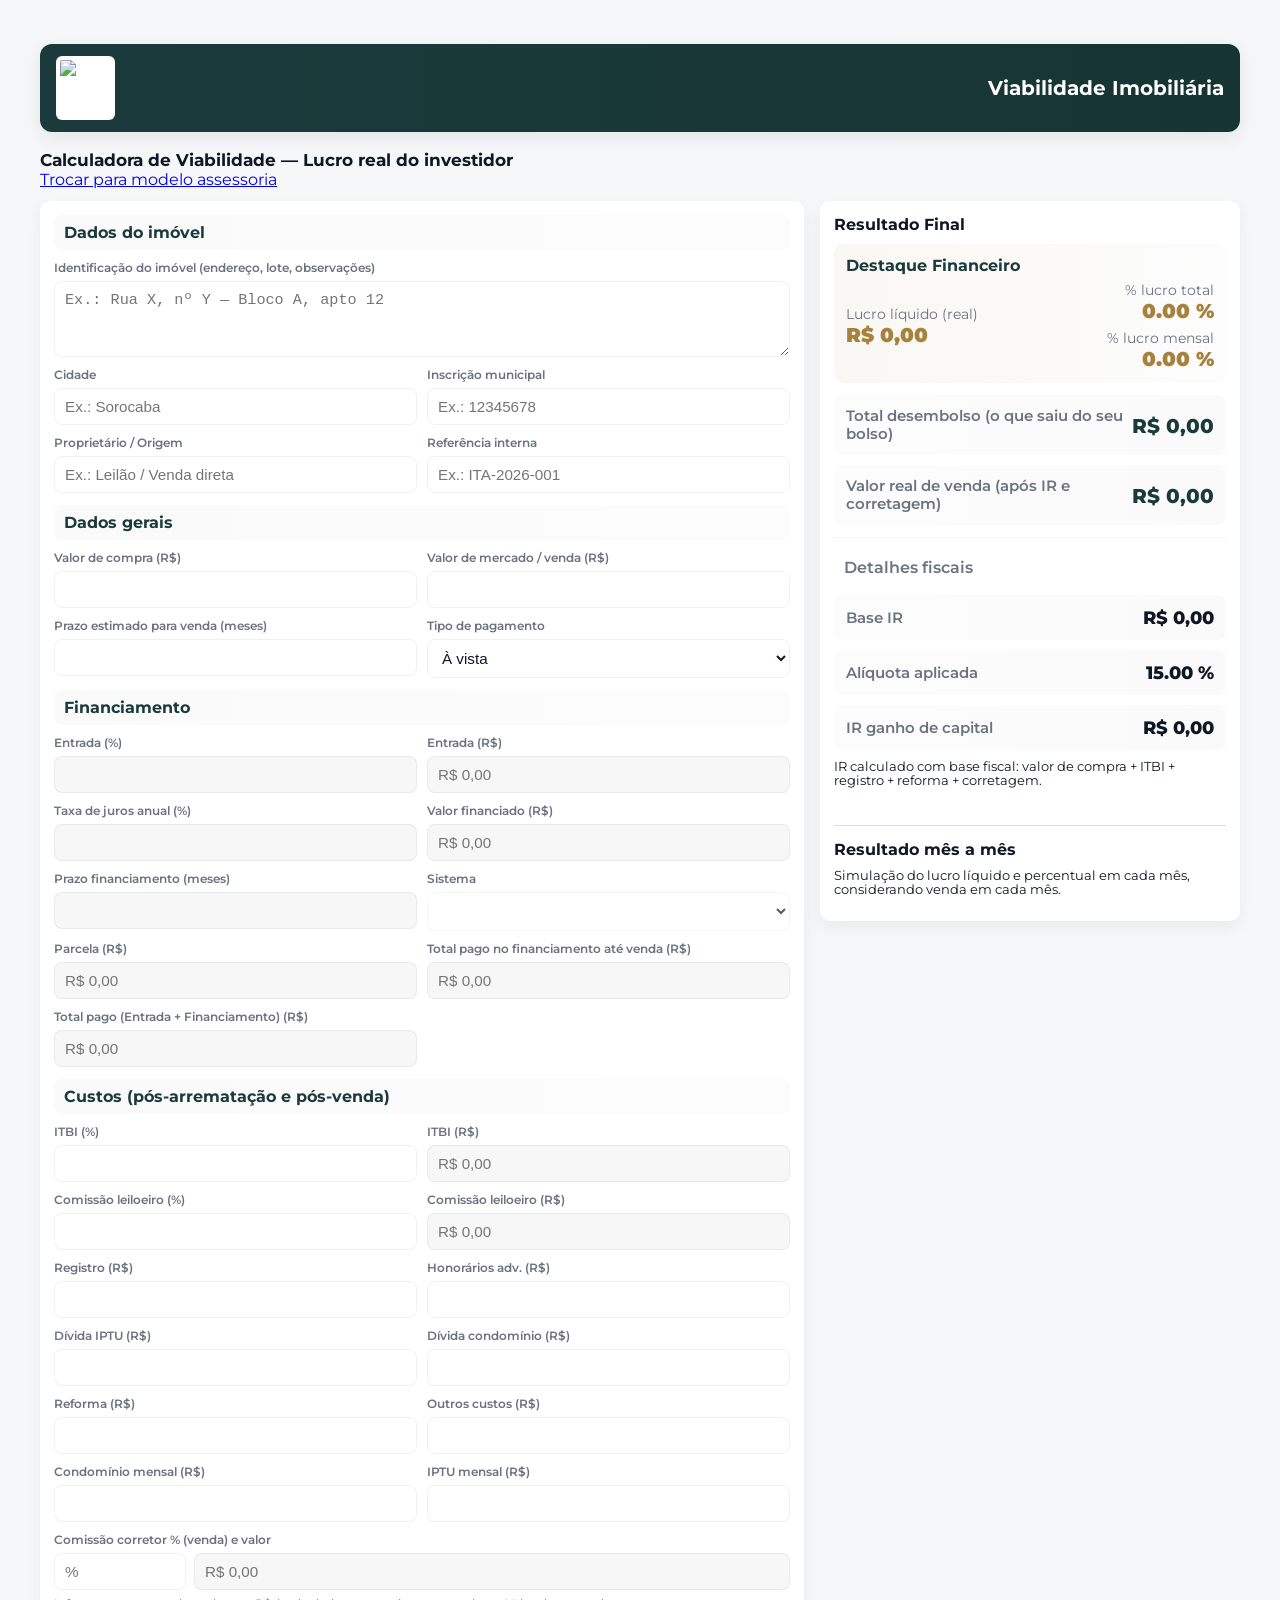
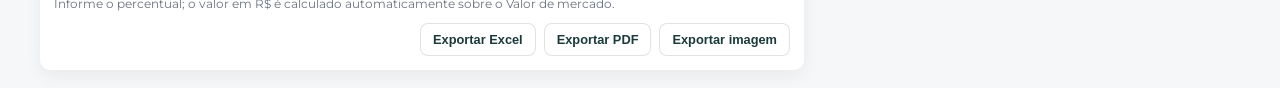
==== index.html @ f981ba67 "Update link text for model selection" ====
<!DOCTYPE html>
<html lang="pt-BR">
<head>
  <meta charset="utf-8" />
  <meta name="viewport" content="width=device-width,initial-scale=1" />
  <title>Viabilidade Imobiliária – Itaoca</title>

  <link href="https://fonts.googleapis.com/css2?family=Montserrat:wght@300;400;600;700&display=swap" rel="stylesheet">

  <style>
    :root{
      --bg-page: #f6f7f8;
      --card: #ffffff;
      --muted: #6b7280;
      --text: #0f1724;
      --accent: #1B3A3C;
      --gold: #A6823D;
      --radius: 10px;
      --maxw: 1200px;
      --gap: 16px;
      font-family: "Montserrat", system-ui, -apple-system, "Segoe UI", Arial, sans-serif;
    }

    html,body{
      height:100%;
      margin:0;
      background:var(--bg-page);
      color:var(--text);
      -webkit-font-smoothing:antialiased;
    }

    .wrap{
      max-width:var(--maxw);
      margin:26px auto;
      padding:18px;
    }

    header.appbar{
      display:flex;
      align-items:center;
      justify-content:space-between;
      background:linear-gradient(90deg,var(--accent),#163532);
      padding:12px 16px;
      border-radius:12px;
      color:#fff;
      box-shadow:0 6px 20px rgba(2,6,6,0.08);
      gap:14px;
    }

    .logo-img{
      height:56px;
      width:auto;
      border-radius:6px;
      object-fit:contain;
      background:#fff;
      padding:4px;
    }

    .header-title{
      font-weight:700;
      font-size:1.25rem;
      color:#fff;
      margin-left:8px;
    }

    .hero{
      display:flex;
      align-items:center;
      justify-content:space-between;
      margin:18px 0 12px;
      gap:12px;
    }

    .hero .title{
      font-size:1.05rem;
      font-weight:700;
    }

    .grid{
      display:grid;
      grid-template-columns:1fr 420px;
      gap:var(--gap);
      align-items:start;
    }

    .card{
      background:var(--card);
      padding:14px;
      border-radius:var(--radius);
      box-shadow:0 6px 18px rgba(15,23,36,0.06);
    }

    .card h2{
      margin:0 0 10px;
      font-size:0.98rem;
      color:var(--text);
      display:flex;
      align-items:center;
      gap:10px;
    }

    .section-title{
      display:flex;
      align-items:center;
      gap:10px;
      padding:8px 10px;
      border-radius:8px;
      background:linear-gradient(90deg, rgba(0,0,0,0.02), rgba(0,0,0,0.01));
      margin-bottom:10px;
      font-weight:700;
      color:var(--accent);
    }

    .form-grid{
      display:grid;
      grid-template-columns:repeat(2,1fr);
      gap:10px;
    }

    .field{
      display:flex;
      flex-direction:column;
    }

    label{
      font-size:0.78rem;
      color:var(--muted);
      margin-bottom:6px;
      font-weight:600;
    }

    input[type="text"],
    input[type="number"],
    select,
    textarea{
      padding:9px 10px;
      border-radius:8px;
      border:1px solid rgba(15,23,36,0.06);
      background:transparent;
      color:var(--text);
      font-size:0.95rem;
    }

    textarea{
      min-height:56px;
      resize:vertical;
    }

    input[disabled]{
      background:rgba(15,23,36,0.03);
      color:var(--muted);
    }

    .full{
      grid-column:1 / -1;
    }

    .hint{
      font-size:0.78rem;
      color:var(--muted);
      margin-top:6px;
    }

    .commission-row{
      display:flex;
      gap:8px;
      align-items:center;
    }

    .commission-row input[type="text"]{
      flex:1;
    }

    .commission-row input[type="number"]{
      width:110px;
    }

    .results .stat{
      display:flex;
      justify-content:space-between;
      align-items:center;
      padding:12px;
      border-radius:8px;
      margin-bottom:10px;
      background:linear-gradient(90deg, rgba(0,0,0,0.01), rgba(0,0,0,0.02));
    }

    .results .label{
      font-size:0.92rem;
      color:var(--muted);
      font-weight:600;
    }

    .results .value{
      font-size:1.12rem;
      font-weight:800;
      color:var(--text);
    }

    .results .value.money{
      color:var(--accent);
      font-size:1.28rem;
    }

    .results .value.small{
      font-size:0.85rem;
      color:var(--muted);
      font-weight:600;
    }

    .highlight{
      border-radius:10px;
      padding:12px;
      background:linear-gradient(90deg, rgba(166,130,61,0.06), rgba(15,23,36,0.01));
      margin-bottom:12px;
    }

    .highlight .h-title{
      font-weight:700;
      color:var(--accent);
      margin-bottom:6px;
    }

    .highlight .h-value{
      font-weight:900;
      color:var(--gold);
      font-size:1.25rem;
    }

    /* Reduz toda a fonte do bloco mês a mês */
    #listaLucroMeses,
    #listaLucroMeses .stat,
    #listaLucroMeses .label,
    #listaLucroMeses .value,
    #listaLucroMeses .value.money,
    #listaLucroMeses .value.small{
      font-size:0.95rem !important;
      line-height:0.938;
    }

    .ghost{
      border-radius:8px;
      border:1px solid rgba(15,23,36,0.12);
      background:#fff;
      color:var(--accent);
      padding:8px 12px;
      font-size:0.8rem;
      cursor:pointer;
      font-weight:600;
    }
    .ghost:hover{
      background:rgba(15,23,36,0.03);
    }
	
	.small-muted.fonte-menor {
	font-size: 0.80rem !important;
	line-height: 1.1;
	}
	
	.separador-mes-a-mes {
	border: none;
	border-top: 1px solid rgba(15,23,36,0.15);
	margin: 18px 0 14px;
	}

    @media (max-width:980px){
      .grid{grid-template-columns:1fr 320px}
    }

    @media (max-width:820px){
      .grid{grid-template-columns:1fr}
      .form-grid{grid-template-columns:1fr}
      .results{order:2}
    }
  </style>
</head>
<body>
  <div class="wrap" id="pageWrap">

    <header class="appbar">
      <div style="display:flex;align-items:center;gap:12px">
        <img id="logoImg" class="logo-img" src="https://yata-apix-26d89c64-255e-44a8-a7e2-98a7a639f851.s3-object.locaweb.com.br/b057cb744b064181a08c9d4ce88202bf.jpg" alt="logo" />
      </div>
      <div style="margin-left:auto">
        <div class="header-title">Viabilidade Imobiliária</div>
      </div>
    </header>

    <div class="hero">
      <div>
        <div class="title">Calculadora de Viabilidade — Lucro real do investidor</div>
		<div><a href="viabilidade_cliente.html">Trocar para modelo assessoria</a></div>
      </div>
    </div>

    <div class="grid">
      <!-- COLUNA ESQUERDA (FORMULÁRIO) -->
      <div class="card">
        <div class="section-title">Dados do imóvel</div>
        <div class="form-grid" style="margin-bottom:12px">
          <div class="field full">
            <label>Identificação do imóvel (endereço, lote, observações)</label>
            <textarea id="dadosImovel" placeholder="Ex.: Rua X, nº Y — Bloco A, apto 12"></textarea>
          </div>

          <div class="field">
            <label>Cidade</label>
            <input id="cidade" type="text" placeholder="Ex.: Sorocaba" />
          </div>

          <div class="field">
            <label>Inscrição municipal</label>
            <input id="inscricaoMunicipal" type="text" placeholder="Ex.: 12345678" />
          </div>

          <div class="field">
            <label>Proprietário / Origem</label>
            <input id="origem" type="text" placeholder="Ex.: Leilão / Venda direta" />
          </div>

          <div class="field">
            <label>Referência interna</label>
            <input id="refInterna" type="text" placeholder="Ex.: ITA-2026-001" />
          </div>
        </div>

        <div class="section-title">Dados gerais</div>
        <div class="form-grid" style="margin-bottom:12px">
          <div class="field">
            <label>Valor de compra (R$)</label>
            <input id="valorCompra" type="text" />
          </div>

          <div class="field">
            <label>Valor de mercado / venda (R$)</label>
            <input id="valorMercado" type="text" />
          </div>

          <div class="field">
            <label>Prazo estimado para venda (meses)</label>
            <input id="prazoMeses" type="number" min="0" />
          </div>

          <div class="field">
            <label>Tipo de pagamento</label>
            <select id="tipoPagamento">
              <option value="avista">À vista</option>
              <option value="financiado">Financiado</option>
            </select>
          </div>
        </div>

        <div class="section-title">Financiamento</div>
        <div class="form-grid" id="blocoFinanciamento" style="margin-bottom:12px">
          <div class="field">
            <label>Entrada (%)</label>
            <input id="entradaPerc" type="number" step="0.01" />
          </div>

          <div class="field">
            <label>Entrada (R$)</label>
            <input id="entradaValor" type="text" placeholder="R$ 0,00" disabled />
          </div>

          <div class="field">
            <label>Taxa de juros anual (%)</label>
            <input id="jurosAnual" type="number" step="0.01" />
          </div>

          <div class="field">
            <label>Valor financiado (R$)</label>
            <input id="valorFinanciadoDisplay" type="text" placeholder="R$ 0,00" disabled />
          </div>

          <div class="field">
            <label>Prazo financiamento (meses)</label>
            <input id="prazoFinanciamento" type="number" />
          </div>

          <div class="field">
            <label>Sistema</label>
            <select id="sistema">
              <option value="SAC">SAC</option>
              <option value="PRICE">PRICE</option>
            </select>
          </div>

          <div class="field">
            <label>Parcela (R$)</label>
            <input id="parcelaDisplay" type="text" placeholder="R$ 0,00" disabled />
          </div>

          <div class="field">
            <label>Total pago no financiamento até venda (R$)</label>
            <input id="totalPagoFinAteVenda" type="text" placeholder="R$ 0,00" disabled />
          </div>

          <div class="field">
            <label>Total pago (Entrada + Financiamento) (R$)</label>
            <input id="totalPagoComEntrada" type="text" placeholder="R$ 0,00" disabled />
          </div>
        </div>

        <div class="section-title">Custos (pós‑arrematação e pós‑venda)</div>
        <div class="form-grid" style="margin-bottom:12px">
          <div class="field">
            <label>ITBI (%)</label>
            <input id="itbiPerc" type="number" step="0.01" />
          </div>

          <div class="field">
            <label>ITBI (R$)</label>
            <input id="itbiValor" type="text" placeholder="R$ 0,00" disabled />
          </div>

          <div class="field">
            <label>Comissão leiloeiro (%)</label>
            <input id="leiloeiroPerc" type="number" step="0.01" />
          </div>

          <div class="field">
            <label>Comissão leiloeiro (R$)</label>
            <input id="leiloeiroValor" type="text" placeholder="R$ 0,00" disabled />
          </div>

          <div class="field">
            <label>Registro (R$)</label>
            <input id="registro" type="text" />
          </div>

          <div class="field">
            <label>Honorários adv. (R$)</label>
            <input id="honorarios" type="text" />
          </div>

          <div class="field">
            <label>Dívida IPTU (R$)</label>
            <input id="dividaIptu" type="text" />
          </div>

          <div class="field">
            <label>Dívida condomínio (R$)</label>
            <input id="dividaCondominio" type="text" />
          </div>

          <div class="field">
            <label>Reforma (R$)</label>
            <input id="reforma" type="text" />
          </div>

          <div class="field">
            <label>Outros custos (R$)</label>
            <input id="outros" type="text" />
          </div>

          <div class="field">
            <label>Condomínio mensal (R$)</label>
            <input id="condMensal" type="text" />
          </div>

          <div class="field">
            <label>IPTU mensal (R$)</label>
            <input id="iptuMensal" type="text" />
          </div>

          <div class="field full">
            <label>Comissão corretor % (venda) e valor</label>
            <div class="commission-row">
              <input id="corretorPerc" type="number" step="0.01" placeholder="%" />
              <input id="corretorValor" type="text" placeholder="R$ 0,00" disabled />
            </div>
            <div class="hint">Informe o percentual; o valor em R$ é calculado automaticamente sobre o Valor de mercado.</div>
          </div>
        </div>

        <div style="display:flex;justify-content:flex-end;gap:8px;margin-top:6px">
          <button class="ghost" id="btnExportExcel">Exportar Excel</button>
          <button class="ghost" id="btnExportPDF">Exportar PDF</button>
          <button class="ghost" id="btnExportImage">Exportar imagem</button>
        </div>
      </div>

      <!-- COLUNA DIREITA (RESULTADO FINAL) -->
      <aside class="card results">
        <h2>Resultado Final</h2>

        <div class="highlight" id="destaqueFinanceiro">
          <div class="h-title">Destaque Financeiro</div>
          <div style="display:flex;justify-content:space-between;gap:12px;align-items:center">
            <div>
              <div style="font-size:0.9rem;color:var(--muted)">Lucro líquido (real)</div>
              <div class="h-value" id="lucroLiquido">R$ 0,00</div>
            </div>
            <div style="text-align:right">
              <div style="font-size:0.9rem;color:var(--muted)">% lucro total</div>
              <div class="h-value" id="lucroTotalPerc">0.00 %</div>
              <div style="font-size:0.9rem;color:var(--muted);margin-top:6px">% lucro mensal</div>
              <div class="h-value" id="lucroMensalPerc">0.00 %</div>
            </div>
          </div>
        </div>

        <div class="stat">
          <div class="label">Total desembolso (o que saiu do seu bolso)</div>
          <div class="value money" id="totalCustos">R$ 0,00</div>
        </div>

        <div class="stat">
          <div class="label">Valor real de venda (após IR e corretagem)</div>
          <div class="value money" id="valorRealVenda">R$ 0,00</div>
        </div>

        <hr style="border:none;border-top:1px solid rgba(15,23,36,0.04);margin:12px 0" />

        <div class="section-title" style="background:transparent;color:var(--muted);font-weight:600">Detalhes fiscais</div>

        <div class="stat">
          <div class="label">Base IR</div>
          <div class="value" id="baseIR">R$ 0,00</div>
        </div>

        <div class="stat">
          <div class="label">Alíquota aplicada</div>
          <div class="value" id="aliquotaIR">15.00 %</div>
        </div>

        <div class="stat">
          <div class="label">IR ganho de capital</div>
          <div class="value" id="irValor">R$ 0,00</div>
        </div>

        <div class="small-muted fonte-menor">
		IR calculado com base fiscal: valor de compra + ITBI + registro + reforma + corretagem.
		</div>

        <br />
		<hr class="separador-mes-a-mes">

        <h2>Resultado mês a mês</h2>
        <div class="small-muted fonte-menor">
		Simulação do lucro líquido e percentual em cada mês, considerando venda em cada mês.
		</div>

        <div id="listaLucroMeses" style="margin-top:10px"></div>
      </aside>

    </div>
  </div>

  <!-- Bibliotecas externas -->
  <script src="https://cdnjs.cloudflare.com/ajax/libs/xlsx/0.18.5/xlsx.full.min.js"></script>
  <script src="https://cdnjs.cloudflare.com/ajax/libs/jspdf/2.5.1/jspdf.umd.min.js"></script>
  <script src="https://cdnjs.cloudflare.com/ajax/libs/jspdf-autotable/3.5.28/jspdf.plugin.autotable.min.js"></script>
  <script src="https://cdnjs.cloudflare.com/ajax/libs/html2canvas/1.4.1/html2canvas.min.js"></script>

  <script>
  /* ---------- Utilitários ---------- */
  function parseCurrency(raw){
    if(raw === undefined || raw === null) return 0;
    if(typeof raw === "number") return raw;
    raw = String(raw).trim();
    if(raw === "") return 0;
    raw = raw.replace(/\s/g,"").replace(/^R\$/i,"");
    if(raw.indexOf(",") > -1 && raw.indexOf(".") > -1){
      raw = raw.replace(/\./g,"").replace(",",";");
    }
    raw = raw.replace(",",".").replace(";",".");
    const n = parseFloat(raw);
    return isNaN(n) ? 0 : n;
  }
  function fmtBRL(v){ return Number(v||0).toLocaleString("pt-BR",{style:"currency",currency:"BRL"}); }
  function fmtNumberInput(v){ return Number(v||0).toLocaleString("pt-BR",{minimumFractionDigits:2,maximumFractionDigits:2}); }

  function formatTipoPagamentoDisplay(raw){
    if(!raw) return "";
    const v = String(raw).toLowerCase();
    if(v === "avista" || v === "à vista" || v === "àvista") return "À Vista";
    if(v === "financiado" || v === "financiamento") return "Financiado";
    return v.charAt(0).toUpperCase() + v.slice(1);
  }

  /* ---------- IR ganho de capital PF (marginal por faixas) ---------- */
  function impostoGanhoCapitalPF(base){
    const faixas = [
      {lim: 5000000, aliq: 0.15},
      {lim: 10000000, aliq: 0.175},
      {lim: 30000000, aliq: 0.20},
      {lim: Infinity, aliq: 0.225}
    ];
    let restante = base;
    let imposto = 0;
    let inferior = 0;
    for(const f of faixas){
      const teto = f.lim;
      const parcela = Math.max(0, Math.min(restante, teto - inferior));
      imposto += parcela * f.aliq;
      restante -= parcela;
      inferior = teto;
      if(restante <= 0) break;
    }
    return imposto;
  }
  function ultimaAliquotaPorFaixa(base){
    if(base > 30000000) return 0.225;
    if(base > 10000000) return 0.20;
    if(base > 5000000) return 0.175;
    return 0.15;
  }

  /* ---------- Financiamento (SAC / PRICE) até N meses ---------- */
  function calcFinDetalhado(valorFin, taxaAnual, prazoTotal, mesesConsiderados, sistema){
    const i = (taxaAnual/100)/12;
    let jurosAcum = 0;
    let principalPago = 0;
    let parcela = 0;
    let saldo = valorFin;
    if(prazoTotal <= 0 || valorFin <= 0) return {jurosAcum:0, principalPago:0, parcela:0, saldoDevedor:valorFin};

    if(sistema === "PRICE"){
      if(i === 0){
        parcela = valorFin / prazoTotal;
      } else {
        parcela = valorFin * (i * Math.pow(1+i,prazoTotal)) / (Math.pow(1+i,prazoTotal)-1);
      }
      let meses = Math.min(mesesConsiderados, prazoTotal);
      for(let m=1; m<=meses; m++){
        const jurosMes = saldo * i;
        const amort = parcela - jurosMes;
        const amortReal = Math.max(0, amort);
        jurosAcum += jurosMes;
        principalPago += amortReal;
        saldo = Math.max(0, saldo - amortReal);
      }
      return {jurosAcum, principalPago, parcela, saldoDevedor: Math.max(0, saldo)};
    } else {
      const amort = valorFin / prazoTotal;
      let primeiraParcela = 0;
      let meses = Math.min(mesesConsiderados, prazoTotal);
      for(let m=1; m<=meses; m++){
        const jurosMes = saldo * i;
        const parcelaMes = amort + jurosMes;
        if(m === 1) primeiraParcela = parcelaMes;
        jurosAcum += jurosMes;
        principalPago += amort;
        saldo = Math.max(0, saldo - amort);
      }
      return {jurosAcum, principalPago, parcela: primeiraParcela, saldoDevedor: Math.max(0, saldo)};
    }
  }

  /* ---------- Bloqueio/Desbloqueio do bloco Financiamento ---------- */
  function setFinancingBlock(disabled){
    const ids = ["entradaPerc","jurosAnual","prazoFinanciamento","sistema"];
    ids.forEach(id=>{
      const el = document.getElementById(id);
      if(!el) return;
      el.disabled = !!disabled;
      if(disabled){
        el.value = "";
      }
    });
  }

  function handleTipoPagamentoChange(){
    const tipo = (document.getElementById("tipoPagamento")?.value || "avista").toLowerCase();
    if(tipo === "avista"){
      setFinancingBlock(true);
    } else {
      setFinancingBlock(false);
      const sistemaEl = document.getElementById("sistema");
      if(sistemaEl && (!sistemaEl.value || sistemaEl.value === "")) sistemaEl.value = "SAC";
    }
    calcular();
  }

  /* ---------- Campos dependentes (itbi, leiloeiro, corretor) ---------- */
  function updateItbiValor(){
    const vc = parseCurrency(document.getElementById("valorCompra").value);
    const perc = (parseFloat(document.getElementById("itbiPerc").value) || 0) / 100;
    const valor = vc * perc;
    const el = document.getElementById("itbiValor");
    if(el) el.value = (vc === 0 || perc === 0) ? "" : fmtBRL(valor);
    calcular();
  }
  function updateLeiloeiroValor(){
    const vc = parseCurrency(document.getElementById("valorCompra").value);
    const perc = (parseFloat(document.getElementById("leiloeiroPerc").value) || 0) / 100;
    const valor = vc * perc;
    const el = document.getElementById("leiloeiroValor");
    if(el) el.value = (vc === 0 || perc === 0) ? "" : fmtBRL(valor);
    calcular();
  }
  function updateCorretorValor(){
    const vm = parseCurrency(document.getElementById("valorMercado").value);
    const perc = (parseFloat(document.getElementById("corretorPerc").value) || 0) / 100;
    const valor = vm * perc;
    const el = document.getElementById("corretorValor");
    if(el) el.value = (vm === 0 || perc === 0) ? "" : fmtBRL(valor);
    calcular();
  }

  /* ---------- Formatação automática para campos monetários ---------- */
  const moneyFields = [
    "valorCompra","valorMercado","registro","honorarios","dividaIptu","dividaCondominio",
    "reforma","outros","condMensal","iptuMensal","entradaValor"
  ];
  function attachCurrencyFormatting(){
    moneyFields.forEach(id=>{
      const el = document.getElementById(id);
      if(!el) return;
      el.addEventListener("focus", function(){
        const n = parseCurrency(this.value);
        this.value = n ? n.toFixed(2).replace(".",",") : "";
      });
      el.addEventListener("blur", function(){
        const n = parseCurrency(this.value);
        if(n === 0 && String(this.value).trim() === "") { this.value = ""; return; }
        this.value = fmtNumberInput(n);
      });
    });
  }

  /* ---------- Cálculo de um cenário genérico para um prazo em meses ---------- */
  function calcularCenario(prazoConsideradoMeses){
    const tipoPagamento = (document.getElementById("tipoPagamento").value || "avista").toLowerCase();
    const valorCompra = parseCurrency(document.getElementById("valorCompra").value);
    const valorMercado = parseCurrency(document.getElementById("valorMercado").value);

    const entradaPerc = (parseFloat(document.getElementById("entradaPerc").value) || 0);
    const jurosAnual = (parseFloat(document.getElementById("jurosAnual").value) || 0);
    const prazoFin = Math.max(0, parseInt(document.getElementById("prazoFinanciamento").value) || 0);
    const sistema = document.getElementById("sistema").value || "SAC";

    const entradaValor = valorCompra * (entradaPerc/100);

    let valorFinanciado = 0;
    let parcela = 0;
    let totalPagoFinanciamentoAteVenda = 0;
    let saldoDevedor = 0;
    let jurosPagosAteVenda = 0;

    if(tipoPagamento === "financiado" && valorCompra > 0 && prazoFin > 0){
      valorFinanciado = Math.max(0, valorCompra - entradaValor);
      const fin = calcFinDetalhado(valorFinanciado, jurosAnual, prazoFin, prazoConsideradoMeses, sistema);
      parcela = fin.parcela;
      totalPagoFinanciamentoAteVenda = fin.jurosAcum + fin.principalPago;
      saldoDevedor = fin.saldoDevedor;
      const principalPago = Math.max(0, valorFinanciado - saldoDevedor);
      jurosPagosAteVenda = Math.max(0, totalPagoFinanciamentoAteVenda - principalPago);
    }

    const itbiPerc = (parseFloat(document.getElementById("itbiPerc").value) || 0) / 100;
    const itbi = valorCompra * itbiPerc;

    const leiloeiroPerc = (parseFloat(document.getElementById("leiloeiroPerc").value) || 0) / 100;
    const leiloeiro = valorCompra * leiloeiroPerc;

    const registro = parseCurrency(document.getElementById("registro").value);
    const honorarios = parseCurrency(document.getElementById("honorarios").value);
    const dividaIptu = parseCurrency(document.getElementById("dividaIptu").value);
    const dividaCondominio = parseCurrency(document.getElementById("dividaCondominio").value);
    const reforma = parseCurrency(document.getElementById("reforma").value);
    const outros = parseCurrency(document.getElementById("outros").value);
    const condMensal = parseCurrency(document.getElementById("condMensal").value);
    const iptuMensal = parseCurrency(document.getElementById("iptuMensal").value);

    const condTotal = condMensal * prazoConsideradoMeses;
    const iptuTotal = iptuMensal * prazoConsideradoMeses;

    const corretorPerc = (parseFloat(document.getElementById("corretorPerc").value) || 0) / 100;
    const corretorValor = valorMercado * corretorPerc;

    const custoFiscalIR =
      valorCompra +
      itbi +
      registro +
      reforma +
      corretorValor +
      honorarios +
      leiloeiro +
      jurosPagosAteVenda;

    const baseIR = Math.max(0, valorMercado - custoFiscalIR);
    const irValor = impostoGanhoCapitalPF(baseIR);
    const aliquotaExibida = ultimaAliquotaPorFaixa(baseIR);

    const custosFixos =
      itbi + registro + leiloeiro + honorarios +
      dividaIptu + dividaCondominio + reforma + outros +
      condTotal + iptuTotal;

    let desembolso = 0;
    if(tipoPagamento === "avista"){
      desembolso = valorCompra + custosFixos;
    } else {
      desembolso = entradaValor + totalPagoFinanciamentoAteVenda + custosFixos;
    }

    let valorRealVenda = valorMercado - corretorValor - irValor;
    if(tipoPagamento === "financiado") valorRealVenda -= saldoDevedor;

    const lucroLiquido = valorRealVenda - desembolso;

    return {
      tipoPagamento,
      valorCompra,
      valorMercado,
      prazoConsideradoMeses,
      entradaValor,
      valorFinanciado,
      parcela,
      totalPagoFinanciamentoAteVenda,
      saldoDevedor,
      itbi,
      leiloeiro,
      registro,
      honorarios,
      dividaIptu,
      dividaCondominio,
      reforma,
      outros,
      condTotal,
      iptuTotal,
      corretorValor,
      custoFiscalIR,
      baseIR,
      aliquotaExibida,
      irValor,
      desembolso,
      valorRealVenda,
      lucroLiquido
    };
  }

  /* ---------- Cálculo principal ---------- */
  function calcular(){
    const prazoMeses = Math.max(0, parseInt(document.getElementById("prazoMeses").value) || 0);

    if(prazoMeses === 0){
      document.getElementById("lucroLiquido").textContent = fmtBRL(0);
      document.getElementById("lucroTotalPerc").textContent = "0.00 %";
      document.getElementById("lucroMensalPerc").textContent = "0.00 %";
      document.getElementById("totalCustos").textContent = fmtBRL(0);
      document.getElementById("valorRealVenda").textContent = fmtBRL(0);
      document.getElementById("baseIR").textContent = fmtBRL(0);
      document.getElementById("aliquotaIR").textContent = "15.00 %";
      document.getElementById("irValor").textContent = fmtBRL(0);
      const lista = document.getElementById("listaLucroMeses");
      if(lista) lista.innerHTML = "";
      window._viabilidade = null;
      return;
    }

    const cFinal = calcularCenario(prazoMeses);

    const lucroTotal = cFinal.desembolso > 0 ? (cFinal.lucroLiquido / cFinal.desembolso) : 0;
    const lucroMensal = prazoMeses > 0 ? Math.pow(1 + lucroTotal, 1 / prazoMeses) - 1 : 0;

    document.getElementById("lucroLiquido").textContent = fmtBRL(cFinal.lucroLiquido);
    document.getElementById("totalCustos").textContent = fmtBRL(cFinal.desembolso);
    document.getElementById("valorRealVenda").textContent = fmtBRL(cFinal.valorRealVenda);
    document.getElementById("lucroTotalPerc").textContent = (lucroTotal*100).toFixed(2) + " %";
    document.getElementById("lucroMensalPerc").textContent = (lucroMensal*100).toFixed(2) + " %";
    document.getElementById("baseIR").textContent = fmtBRL(cFinal.baseIR);
    document.getElementById("aliquotaIR").textContent = (cFinal.aliquotaExibida*100).toFixed(2) + " %";
    document.getElementById("irValor").textContent = fmtBRL(cFinal.irValor);

    // Atualiza financiamento
    const tipoPagamento = cFinal.tipoPagamento;
    const valorCompra = cFinal.valorCompra;
    const entradaPerc = (parseFloat(document.getElementById("entradaPerc").value) || 0);
    const entradaValor = valorCompra * (entradaPerc/100);
    document.getElementById("entradaValor").value = entradaValor ? fmtBRL(entradaValor) : "";
    document.getElementById("valorFinanciadoDisplay").value = cFinal.valorFinanciado ? fmtBRL(cFinal.valorFinanciado) : "";
    document.getElementById("parcelaDisplay").value = cFinal.parcela ? fmtBRL(cFinal.parcela) : "";
    document.getElementById("totalPagoFinAteVenda").value = cFinal.totalPagoFinanciamentoAteVenda ? fmtBRL(cFinal.totalPagoFinanciamentoAteVenda) : "";
    const totalComEntrada = (tipoPagamento === "financiado")
      ? entradaValor + cFinal.totalPagoFinanciamentoAteVenda
      : 0;
    document.getElementById("totalPagoComEntrada").value = totalComEntrada ? fmtBRL(totalComEntrada) : "";

    // Dependentes
    document.getElementById("itbiValor").value = cFinal.itbi ? fmtBRL(cFinal.itbi) : "";
    document.getElementById("leiloeiroValor").value = cFinal.leiloeiro ? fmtBRL(cFinal.leiloeiro) : "";
    document.getElementById("corretorValor").value = cFinal.corretorValor ? fmtBRL(cFinal.corretorValor) : "";

    // Bloco mês a mês
    const lista = document.getElementById("listaLucroMeses");
    const mesesArray = [];
    if(lista){
      lista.innerHTML = "";
      for(let m=1; m<=prazoMeses; m++){
        const cMes = calcularCenario(m);
        const percMes = cMes.desembolso > 0 ? (cMes.lucroLiquido / cMes.desembolso) * 100 : 0;

        mesesArray.push({
          mes: m,
          lucro: cMes.lucroLiquido,
          percentual: percMes
        });

        const linha = document.createElement("div");
        linha.className = "stat";
        linha.innerHTML = `
          <div class="label">Mês ${m}</div>
          <div style="text-align:right">
            <div class="value money">${fmtBRL(cMes.lucroLiquido)}</div>
            <div class="value small">${percMes.toFixed(2)} %</div>
          </div>
        `;
        lista.appendChild(linha);
      }
    }

    // Snapshot exportações
    window._viabilidade = {
      dadosImovel: document.getElementById("dadosImovel").value || "",
      cidade: document.getElementById("cidade").value || "",
      inscricaoMunicipal: document.getElementById("inscricaoMunicipal").value || "",
      refInterna: document.getElementById("refInterna").value || "",
      origem: document.getElementById("origem").value || "",
      tipoPagamento,
      valorCompra: cFinal.valorCompra,
      valorMercado: cFinal.valorMercado,
      prazoMeses,
      entradaPerc,
      jurosAnual: (parseFloat(document.getElementById("jurosAnual").value) || 0),
      prazoFin: Math.max(0, parseInt(document.getElementById("prazoFinanciamento").value) || 0),
      sistema: (tipoPagamento === "avista") ? "" : (document.getElementById("sistema").value || "SAC"),
      valorFinanciado: cFinal.valorFinanciado,
      parcela: cFinal.parcela,
      totalPagoFinanciamentoAteVenda: cFinal.totalPagoFinanciamentoAteVenda,
      saldoDevedor: cFinal.saldoDevedor,
      itbi: cFinal.itbi,
      leiloeiro: cFinal.leiloeiro,
      registro: cFinal.registro,
      honorarios: cFinal.honorarios,
      dividaIptu: cFinal.dividaIptu,
      dividaCondominio: cFinal.dividaCondominio,
      reforma: cFinal.reforma,
      outros: cFinal.outros,
      condTotal: cFinal.condTotal,
      iptuTotal: cFinal.iptuTotal,
      corretorValor: cFinal.corretorValor,
      custoFiscalIR: cFinal.custoFiscalIR,
      baseIR: cFinal.baseIR,
      aliquotaExibida: cFinal.aliquotaExibida,
      irValor: cFinal.irValor,
      desembolso: cFinal.desembolso,
      valorRealVenda: cFinal.valorRealVenda,
      lucroLiquido: cFinal.lucroLiquido,
      lucroTotal,
      lucroMensal,
      meses: mesesArray
    };
  }

  /* ---------- Exportar Excel ---------- */
  function exportarExcel() {
    const v = window._viabilidade;
    if (!v) return alert("Calcule antes de exportar.");

    const rows = [];

    rows.push(["Viabilidade"]);
    rows.push(["Itaoca - Excelência em Gestão de Ativos Imobiliários"]);
    rows.push([]);
    rows.push(["Destaque Financeiro"]);
    rows.push(["Lucro líquido (real)", fmtBRL(v.lucroLiquido)]);
    rows.push(["% lucro total", (v.lucroTotal * 100).toFixed(2) + " %"]);
    rows.push(["% lucro mensal", (v.lucroMensal * 100).toFixed(2) + " %"]);
    rows.push([]);

    rows.push(["Identificação do imóvel"]);
    rows.push(["Identificação", v.dadosImovel]);
    rows.push(["Cidade", v.cidade]);
    rows.push(["Inscrição municipal", v.inscricaoMunicipal]);
    rows.push(["Referência interna", v.refInterna]);
    rows.push(["Origem / Proprietário", v.origem]);
    rows.push([]);

    rows.push(["Parâmetros"]);
    rows.push(["Tipo pagamento", formatTipoPagamentoDisplay(v.tipoPagamento)]);
    rows.push(["Valor compra", fmtBRL(v.valorCompra)]);
    rows.push(["Valor mercado (venda)", fmtBRL(v.valorMercado)]);
    rows.push(["Prazo venda (meses)", v.prazoMeses]);
    rows.push([]);

    const entradaValorCalc = v.valorCompra * (v.entradaPerc / 100);

    rows.push(["Financiamento"]);
    rows.push(["Entrada (%)", v.entradaPerc + " %"]);
    rows.push(["Entrada (R$)", fmtBRL(entradaValorCalc)]);
    rows.push(["Taxa juros anual (%)", v.jurosAnual + " %"]);
    rows.push(["Prazo financiamento (meses)", v.prazoFin]);
    rows.push(["Sistema", v.sistema]);
    rows.push(["Valor financiado (R$)", fmtBRL(v.valorFinanciado)]);
    rows.push(["Parcela (R$)", fmtBRL(v.parcela)]);
    rows.push(["Total pago financiamento até venda (R$)", fmtBRL(v.totalPagoFinanciamentoAteVenda)]);
    rows.push(["Total pago (Entrada + Financiamento) (R$)", fmtBRL(entradaValorCalc + v.totalPagoFinanciamentoAteVenda)]);
    rows.push([]);

    rows.push(["Custos e despesas"]);
    rows.push(["ITBI (%)", (document.getElementById("itbiPerc").value || 0) + " %"]);
    rows.push(["ITBI (R$)", fmtBRL(v.itbi)]);
    rows.push(["Leiloeiro (%)", (document.getElementById("leiloeiroPerc").value || 0) + " %"]);
    rows.push(["Leiloeiro (R$)", fmtBRL(v.leiloeiro)]);
    rows.push(["Registro (R$)", fmtBRL(v.registro)]);
    rows.push(["Honorários adv. (R$)", fmtBRL(v.honorarios)]);
    rows.push(["Dívida IPTU (R$)", fmtBRL(v.dividaIptu)]);
    rows.push(["Dívida condomínio (R$)", fmtBRL(v.dividaCondominio)]);
    rows.push(["Reforma (R$)", fmtBRL(v.reforma)]);
    rows.push(["Outros custos (R$)", fmtBRL(v.outros)]);
    rows.push(["Condomínio mensal (R$)", fmtBRL(parseCurrency(document.getElementById("condMensal").value))]);
    rows.push(["IPTU mensal (R$)", fmtBRL(parseCurrency(document.getElementById("iptuMensal").value))]);
    rows.push(["Comissão corretor (%)", (document.getElementById("corretorPerc").value || 0) + " %"]);
    rows.push(["Comissão corretor (R$)", fmtBRL(v.corretorValor)]);
    rows.push([]);

    rows.push(["Resultados financeiros"]);
    rows.push(["Base IR", fmtBRL(v.baseIR)]);
    rows.push(["Alíquota IR", (v.aliquotaExibida * 100).toFixed(2) + " %"]);
    rows.push(["IR ganho de capital", fmtBRL(v.irValor)]);
    rows.push(["Total desembolso (o que saiu do bolso)", fmtBRL(v.desembolso)]);
    rows.push(["Valor real de venda (após IR e corretagem)", fmtBRL(v.valorRealVenda)]);
    rows.push(["Lucro líquido (real)", fmtBRL(v.lucroLiquido)]);
    rows.push(["% lucro total (sobre desembolso)", (v.lucroTotal * 100).toFixed(2) + " %"]);
    rows.push(["% lucro mensal", (v.lucroMensal * 100).toFixed(2) + " %"]);
    rows.push([]);

    rows.push(["Lucro mês a mês"]);
    rows.push(["Mês", "Lucro líquido", "%"]);
    v.meses.forEach(m => {
      rows.push([
        "Mês " + m.mes,
        fmtBRL(m.lucro),
        m.percentual.toFixed(2) + " %"
      ]);
    });

    const ws = XLSX.utils.aoa_to_sheet(rows);
    const wb = XLSX.utils.book_new();
    XLSX.utils.book_append_sheet(wb, ws, "Viabilidade");
    XLSX.writeFile(wb, "viabilidade.xlsx");
  }

  /* ---------- Exportar PDF ---------- */
  function exportarPDF() {
    const v = window._viabilidade;
    if (!v) return alert("Calcule antes de exportar.");

    const { jsPDF } = window.jspdf;
    const doc = new jsPDF({ unit: "pt", format: "a4" });

    doc.setFontSize(14);
    doc.text("Relatório de Viabilidade - ITAOCA", 40, 40);

    doc.setFontSize(11);
    doc.text(`Lucro líquido (real): ${fmtBRL(v.lucroLiquido)}`, 40, 70);
    doc.text(`% lucro total: ${(v.lucroTotal * 100).toFixed(2)} %`, 40, 90);
    doc.text(`% lucro mensal: ${(v.lucroMensal * 100).toFixed(2)} %`, 40, 110);

	doc.autoTable({
  startY: 140,
  head: [["Campo", "Valor"]],
  body: [
    // Identificação
    ["Identificação do imóvel", v.dadosImovel],
    ["Cidade", v.cidade],
    ["Inscrição municipal", v.inscricaoMunicipal],
    ["Referência interna", v.refInterna],
    ["Origem / Proprietário", v.origem],

    // Parâmetros
    ["Tipo pagamento", formatTipoPagamentoDisplay(v.tipoPagamento)],
    ["Valor compra", fmtBRL(v.valorCompra)],
    ["Valor mercado (venda)", fmtBRL(v.valorMercado)],
    ["Prazo venda (meses)", v.prazoMeses],

    // Financiamento
    ["Entrada (%)", v.entradaPerc + " %"],
    ["Entrada (R$)", fmtBRL(v.valorCompra * (v.entradaPerc / 100))],
    ["Taxa juros anual (%)", v.jurosAnual + " %"],
    ["Prazo financiamento (meses)", v.prazoFin],
    ["Sistema", v.sistema],
    ["Valor financiado (R$)", fmtBRL(v.valorFinanciado)],
    ["Parcela (R$)", fmtBRL(v.parcela)],
    ["Total pago financiamento até venda (R$)", fmtBRL(v.totalPagoFinanciamentoAteVenda)],
    ["Total pago (Entrada + Financiamento)", fmtBRL((v.valorCompra * (v.entradaPerc / 100)) + v.totalPagoFinanciamentoAteVenda)],

    // Custos
    ["ITBI (R$)", fmtBRL(v.itbi)],
    ["Leiloeiro (R$)", fmtBRL(v.leiloeiro)],
    ["Registro (R$)", fmtBRL(v.registro)],
    ["Honorários adv. (R$)", fmtBRL(v.honorarios)],
    ["Dívida IPTU (R$)", fmtBRL(v.dividaIptu)],
    ["Dívida condomínio (R$)", fmtBRL(v.dividaCondominio)],
    ["Reforma (R$)", fmtBRL(v.reforma)],
    ["Outros custos (R$)", fmtBRL(v.outros)],
    ["Condomínio total", fmtBRL(v.condTotal)],
    ["IPTU total", fmtBRL(v.iptuTotal)],
    ["Comissão corretor (R$)", fmtBRL(v.corretorValor)],

    // Fiscais
    ["Base IR", fmtBRL(v.baseIR)],
    ["Alíquota IR", (v.aliquotaExibida * 100).toFixed(2) + " %"],
    ["IR ganho de capital", fmtBRL(v.irValor)],

    // Resultado final
    ["Total desembolso", fmtBRL(v.desembolso)],
    ["Valor real de venda", fmtBRL(v.valorRealVenda)],
    ["Lucro líquido", fmtBRL(v.lucroLiquido)],
    ["% lucro total", (v.lucroTotal * 100).toFixed(2) + " %"],
    ["% lucro mensal", (v.lucroMensal * 100).toFixed(2) + " %"]
  ],
  styles: { fontSize: 9 },
  headStyles: { fillColor: [27, 58, 60] }
});

doc.autoTable({
  startY: doc.lastAutoTable.finalY + 20,
  head: [["Mês", "Lucro líquido", "%"]],
  body: v.meses.map(m => [
    "Mês " + m.mes,
    fmtBRL(m.lucro),
    m.percentual.toFixed(2) + " %"
  ]),
  styles: { fontSize: 9 },
  headStyles: { fillColor: [27, 58, 60] }
});


    doc.save("viabilidade_itaoca.pdf");
  }

  /* ---------- Exportar Imagem ---------- */
  function exportarImagem() {
  const wrap = document.getElementById("pageWrap");
  const logoImg = document.getElementById("logoImg");
  const header = document.querySelector("header.appbar");

  // 1. Esconde o logo original
  logoImg.style.display = "none";

  // 2. Cria texto substituto DENTRO do header
  const fakeLogo = document.createElement("div");
  fakeLogo.id = "fakeLogo";
  fakeLogo.textContent = "Itaoca - Excelência em Gestão de Ativos Imobiliários";
  fakeLogo.style.fontSize = "20px";
  fakeLogo.style.fontWeight = "700";
  fakeLogo.style.color = "#ffffff";
  fakeLogo.style.marginLeft = "10px";
  fakeLogo.style.display = "flex";
  fakeLogo.style.alignItems = "center";

  // Insere o texto exatamente onde o logo estava
  header.insertBefore(fakeLogo, header.children[1]);

  // 3. Captura a imagem
  html2canvas(wrap, { scale: 2 }).then(canvas => {
    const link = document.createElement("a");
    link.download = "viabilidade.png";
    link.href = canvas.toDataURL("image/png");
    link.click();

    // 4. Restaura o estado original
    logoImg.style.display = "";
    fakeLogo.remove();
  });
}

  /* ---------- Inicialização ---------- */
  document.addEventListener("DOMContentLoaded", function(){
    attachCurrencyFormatting();
    handleTipoPagamentoChange();

    document.getElementById("tipoPagamento").addEventListener("change", handleTipoPagamentoChange);
    document.getElementById("prazoMeses").addEventListener("input", calcular);
    document.getElementById("valorCompra").addEventListener("blur", function(){
      updateItbiValor();
      updateLeiloeiroValor();
      calcular();
    });
    document.getElementById("valorMercado").addEventListener("blur", function(){
      updateCorretorValor();
      calcular();
    });
	
	document.getElementById("sistema").addEventListener("change", calcular);

    document.getElementById("itbiPerc").addEventListener("input", updateItbiValor);
    document.getElementById("leiloeiroPerc").addEventListener("input", updateLeiloeiroValor);
    document.getElementById("corretorPerc").addEventListener("input", updateCorretorValor);

    [
      "entradaPerc","jurosAnual","prazoFinanciamento",
      "registro","honorarios","dividaIptu","dividaCondominio",
      "reforma","outros","condMensal","iptuMensal"
    ].forEach(id=>{
      const el = document.getElementById(id);
      if(el) el.addEventListener("input", calcular);
    });

    document.getElementById("btnExportExcel").addEventListener("click", exportarExcel);
    document.getElementById("btnExportPDF").addEventListener("click", exportarPDF);
    document.getElementById("btnExportImage").addEventListener("click", exportarImagem);
  });
  </script>
</body>
</html>
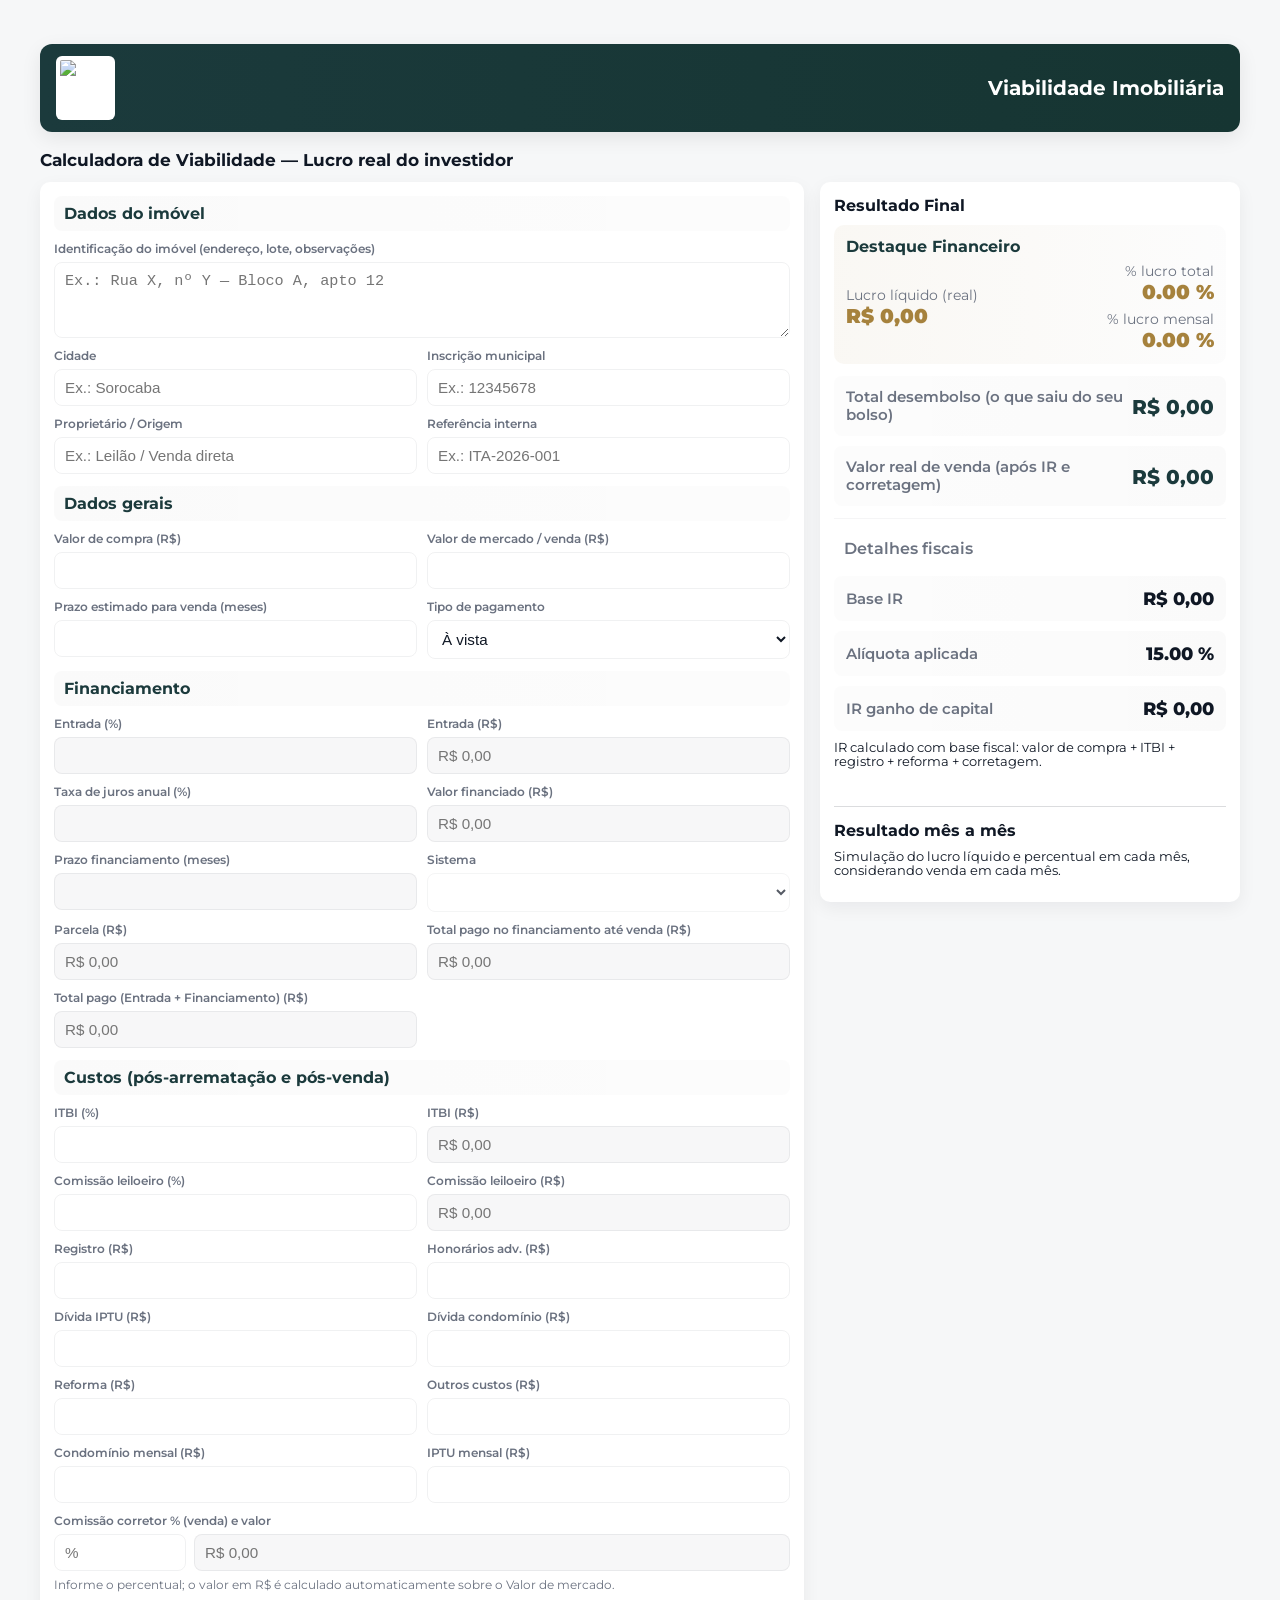
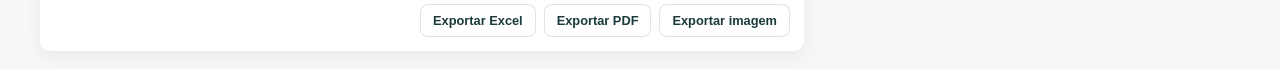
==== commit ed006640: "Remove link to client viability model Removed link to 'viabilidade_cliente.html' from the hero secti" ====
--- a/index.html
+++ b/index.html
@@ -289,7 +289,6 @@
     <div class="hero">
       <div>
         <div class="title">Calculadora de Viabilidade — Lucro real do investidor</div>
-		<div><a href="viabilidade_cliente.html">Trocar para modelo assessoria</a></div>
       </div>
     </div>
 
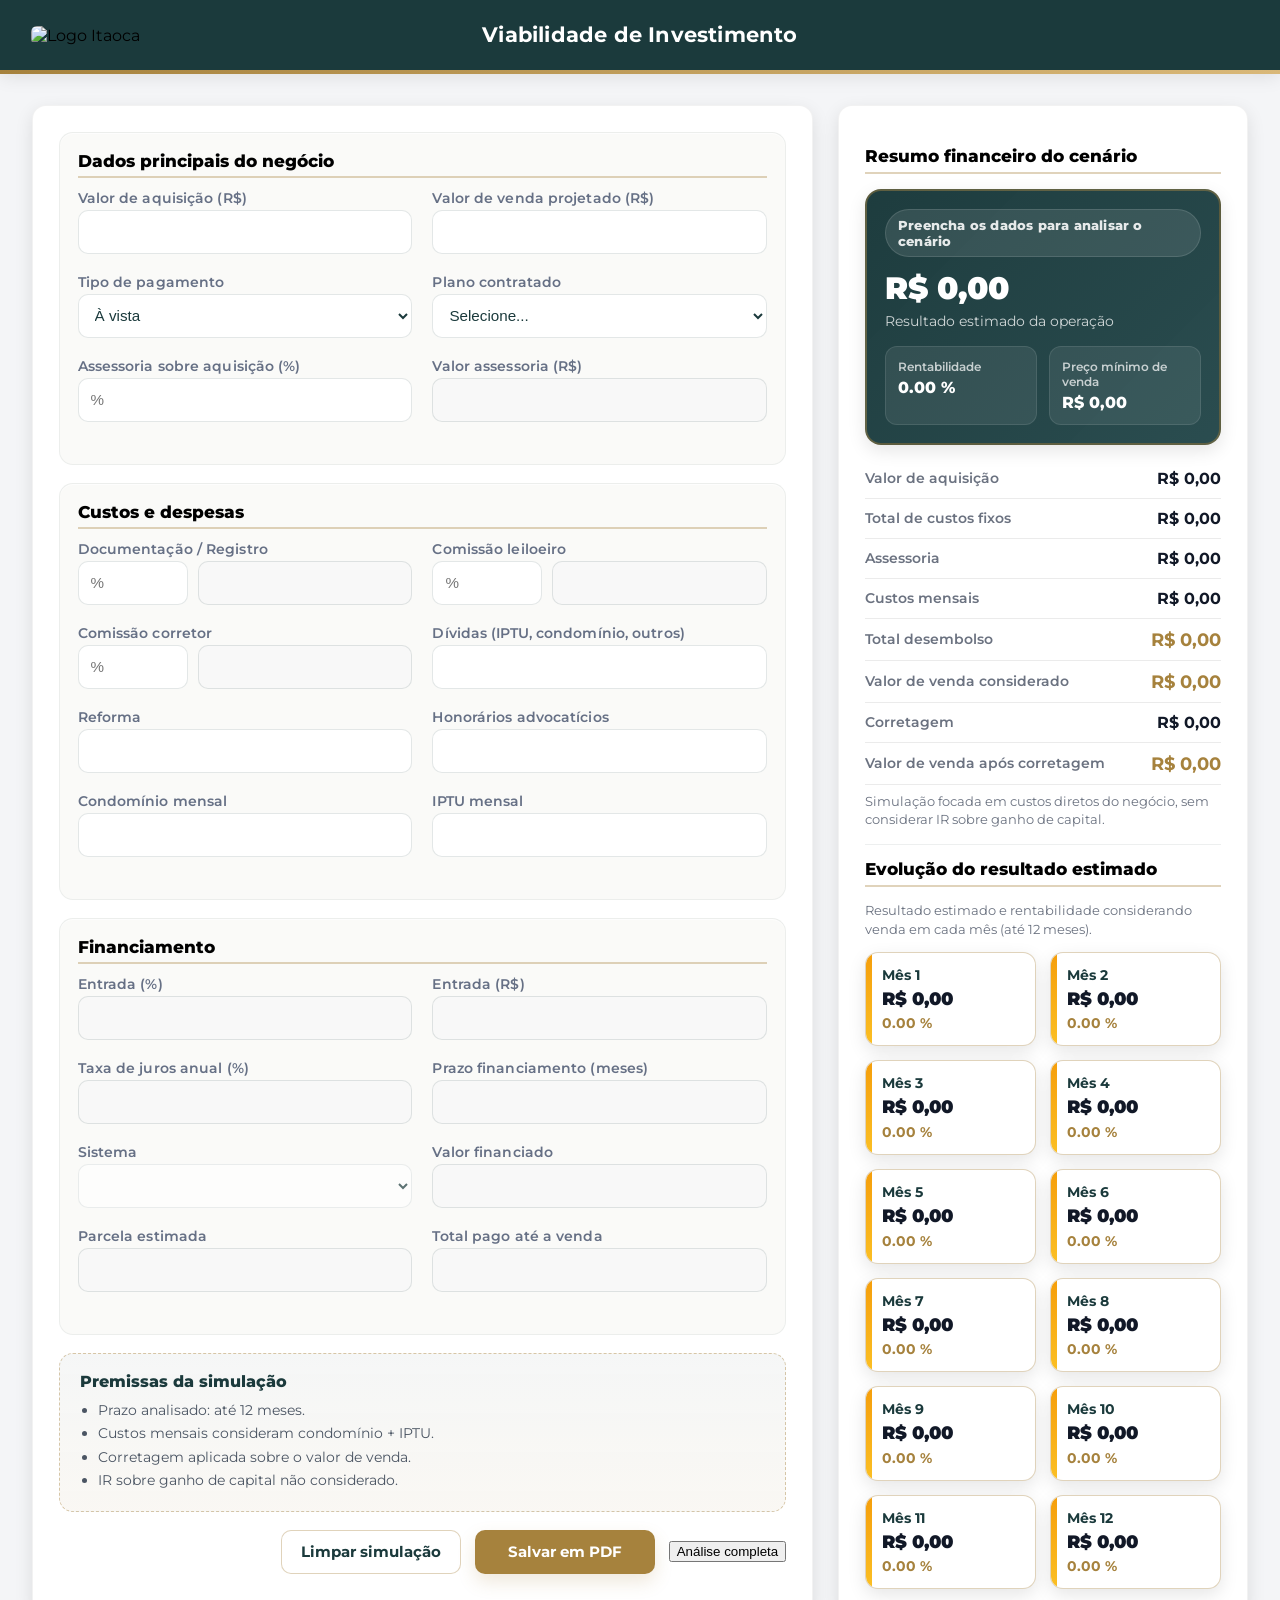
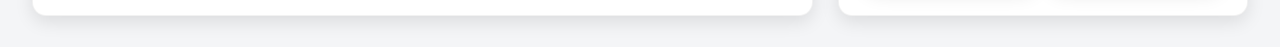
==== commit 4ef68522: "Update print statement from 'Hello' to 'Goodbye'" ====
--- a/index.html
+++ b/index.html
@@ -3,1207 +3,794 @@
 <head>
   <meta charset="utf-8" />
   <meta name="viewport" content="width=device-width,initial-scale=1" />
-  <title>Viabilidade Imobiliária – Itaoca</title>
-
-  <link href="https://fonts.googleapis.com/css2?family=Montserrat:wght@300;400;600;700&display=swap" rel="stylesheet">
-
-  <style>
-    :root{
-      --bg-page: #f6f7f8;
-      --card: #ffffff;
-      --muted: #6b7280;
-      --text: #0f1724;
-      --accent: #1B3A3C;
-      --gold: #A6823D;
-      --radius: 10px;
-      --maxw: 1200px;
-      --gap: 16px;
-      font-family: "Montserrat", system-ui, -apple-system, "Segoe UI", Arial, sans-serif;
-    }
-
-    html,body{
-      height:100%;
-      margin:0;
-      background:var(--bg-page);
-      color:var(--text);
-      -webkit-font-smoothing:antialiased;
-    }
-
-    .wrap{
-      max-width:var(--maxw);
-      margin:26px auto;
-      padding:18px;
-    }
-
-    header.appbar{
-      display:flex;
-      align-items:center;
-      justify-content:space-between;
-      background:linear-gradient(90deg,var(--accent),#163532);
-      padding:12px 16px;
-      border-radius:12px;
-      color:#fff;
-      box-shadow:0 6px 20px rgba(2,6,6,0.08);
-      gap:14px;
-    }
-
-    .logo-img{
-      height:56px;
-      width:auto;
-      border-radius:6px;
-      object-fit:contain;
-      background:#fff;
-      padding:4px;
-    }
-
-    .header-title{
-      font-weight:700;
-      font-size:1.25rem;
-      color:#fff;
-      margin-left:8px;
-    }
-
-    .hero{
-      display:flex;
-      align-items:center;
-      justify-content:space-between;
-      margin:18px 0 12px;
-      gap:12px;
-    }
-
-    .hero .title{
-      font-size:1.05rem;
-      font-weight:700;
-    }
-
-    .grid{
-      display:grid;
-      grid-template-columns:1fr 420px;
-      gap:var(--gap);
-      align-items:start;
-    }
-
-    .card{
-      background:var(--card);
-      padding:14px;
-      border-radius:var(--radius);
-      box-shadow:0 6px 18px rgba(15,23,36,0.06);
-    }
-
-    .card h2{
-      margin:0 0 10px;
-      font-size:0.98rem;
-      color:var(--text);
-      display:flex;
-      align-items:center;
-      gap:10px;
-    }
-
-    .section-title{
-      display:flex;
-      align-items:center;
-      gap:10px;
-      padding:8px 10px;
-      border-radius:8px;
-      background:linear-gradient(90deg, rgba(0,0,0,0.02), rgba(0,0,0,0.01));
-      margin-bottom:10px;
-      font-weight:700;
-      color:var(--accent);
-    }
-
-    .form-grid{
-      display:grid;
-      grid-template-columns:repeat(2,1fr);
-      gap:10px;
-    }
-
-    .field{
-      display:flex;
-      flex-direction:column;
-    }
-
-    label{
-      font-size:0.78rem;
-      color:var(--muted);
-      margin-bottom:6px;
-      font-weight:600;
-    }
-
-    input[type="text"],
-    input[type="number"],
-    select,
-    textarea{
-      padding:9px 10px;
-      border-radius:8px;
-      border:1px solid rgba(15,23,36,0.06);
-      background:transparent;
-      color:var(--text);
-      font-size:0.95rem;
-    }
-
-    textarea{
-      min-height:56px;
-      resize:vertical;
-    }
-
-    input[disabled]{
-      background:rgba(15,23,36,0.03);
-      color:var(--muted);
-    }
-
-    .full{
-      grid-column:1 / -1;
-    }
-
-    .hint{
-      font-size:0.78rem;
-      color:var(--muted);
-      margin-top:6px;
-    }
-
-    .commission-row{
-      display:flex;
-      gap:8px;
-      align-items:center;
-    }
-
-    .commission-row input[type="text"]{
-      flex:1;
-    }
-
-    .commission-row input[type="number"]{
-      width:110px;
-    }
-
-    .results .stat{
-      display:flex;
-      justify-content:space-between;
-      align-items:center;
-      padding:12px;
-      border-radius:8px;
-      margin-bottom:10px;
-      background:linear-gradient(90deg, rgba(0,0,0,0.01), rgba(0,0,0,0.02));
-    }
-
-    .results .label{
-      font-size:0.92rem;
-      color:var(--muted);
-      font-weight:600;
-    }
-
-    .results .value{
-      font-size:1.12rem;
-      font-weight:800;
-      color:var(--text);
-    }
-
-    .results .value.money{
-      color:var(--accent);
-      font-size:1.28rem;
-    }
-
-    .results .value.small{
-      font-size:0.85rem;
-      color:var(--muted);
-      font-weight:600;
-    }
-
-    .highlight{
-      border-radius:10px;
-      padding:12px;
-      background:linear-gradient(90deg, rgba(166,130,61,0.06), rgba(15,23,36,0.01));
-      margin-bottom:12px;
-    }
-
-    .highlight .h-title{
-      font-weight:700;
-      color:var(--accent);
-      margin-bottom:6px;
-    }
-
-    .highlight .h-value{
-      font-weight:900;
-      color:var(--gold);
-      font-size:1.25rem;
-    }
-
-    /* Reduz toda a fonte do bloco mês a mês */
-    #listaLucroMeses,
-    #listaLucroMeses .stat,
-    #listaLucroMeses .label,
-    #listaLucroMeses .value,
-    #listaLucroMeses .value.money,
-    #listaLucroMeses .value.small{
-      font-size:0.95rem !important;
-      line-height:0.938;
-    }
-
-    .ghost{
-      border-radius:8px;
-      border:1px solid rgba(15,23,36,0.12);
-      background:#fff;
-      color:var(--accent);
-      padding:8px 12px;
-      font-size:0.8rem;
-      cursor:pointer;
-      font-weight:600;
-    }
-    .ghost:hover{
-      background:rgba(15,23,36,0.03);
-    }
-	
-	.small-muted.fonte-menor {
-	font-size: 0.80rem !important;
-	line-height: 1.1;
-	}
-	
-	.separador-mes-a-mes {
-	border: none;
-	border-top: 1px solid rgba(15,23,36,0.15);
-	margin: 18px 0 14px;
-	}
-
-    @media (max-width:980px){
-      .grid{grid-template-columns:1fr 320px}
-    }
-
-    @media (max-width:820px){
-      .grid{grid-template-columns:1fr}
-      .form-grid{grid-template-columns:1fr}
-      .results{order:2}
-    }
-  </style>
+  <title>Itaoca – Viabilidade de Investimento</title>
+
+  <link href="https://fonts.googleapis.com/css2?family=Montserrat:wght@300;400;600;700;800&display=swap" rel="stylesheet">
+  <link rel="stylesheet" href="style.css" />
 </head>
+
 <body>
-  <div class="wrap" id="pageWrap">
-
-    <header class="appbar">
-      <div style="display:flex;align-items:center;gap:12px">
-        <img id="logoImg" class="logo-img" src="https://yata-apix-26d89c64-255e-44a8-a7e2-98a7a639f851.s3-object.locaweb.com.br/b057cb744b064181a08c9d4ce88202bf.jpg" alt="logo" />
-      </div>
-      <div style="margin-left:auto">
-        <div class="header-title">Viabilidade Imobiliária</div>
-      </div>
-    </header>
-
-    <div class="hero">
-      <div>
-        <div class="title">Calculadora de Viabilidade — Lucro real do investidor</div>
-      </div>
+
+  <header class="header-itaoca">
+    <img
+      src="https://yata-apix-26d89c64-255e-44a8-a7e2-98a7a639f851.s3-object.locaweb.com.br/b057cb744b064181a08c9d4ce88202bf.jpg"
+      alt="Logo Itaoca"
+      class="logo-itaoca"
+    />
+
+    <div class="header-text">
+      <h1>Viabilidade de Investimento</h1>
     </div>
-
+  </header>
+
+  <div class="header-gold-line"></div>
+
+  <main class="wrap">
     <div class="grid">
-      <!-- COLUNA ESQUERDA (FORMULÁRIO) -->
-      <div class="card">
-        <div class="section-title">Dados do imóvel</div>
-        <div class="form-grid" style="margin-bottom:12px">
-          <div class="field full">
-            <label>Identificação do imóvel (endereço, lote, observações)</label>
-            <textarea id="dadosImovel" placeholder="Ex.: Rua X, nº Y — Bloco A, apto 12"></textarea>
+
+      
+<section class="card card-form">
+  <div class="form-block">
+    <h2 class="section-title">Dados principais do negócio</h2>
+
+    <div class="form-grid">
+      <div class="field">
+        <label>Valor de aquisição (R$)</label>
+        <input id="valorAquisicao" type="text" />
+      </div>
+
+      <div class="field">
+        <label>Valor de venda projetado (R$)</label>
+        <input id="valorVenda" type="text" />
+      </div>
+
+      <div class="field">
+        <label>Tipo de pagamento</label>
+        <select id="tipoPagamento">
+          <option value="avista">À vista</option>
+          <option value="financiado">Financiado</option>
+        </select>
+      </div>
+
+      <div class="field">
+        <label>Plano contratado</label>
+        <select id="plano">
+          <option value="0">Selecione...</option>
+          <option value="2000">Classic – R$ 2.000,00</option>
+          <option value="5000">Gold – R$ 5.000,00</option>
+          <option value="7000">Exclusive – R$ 7.000,00</option>
+          <option value="10000">Prime – R$ 10.000,00</option>
+          <option value="25000">Private – R$ 25.000,00</option>
+        </select>
+      </div>
+
+      <div class="field">
+        <label>Assessoria sobre aquisição (%)</label>
+        <input id="percAssessoria" type="number" step="0.01" placeholder="%" />
+      </div>
+
+      <div class="field">
+        <label>Valor assessoria (R$)</label>
+        <input id="valorAssessoria" type="text" disabled />
+      </div>
+    </div>
+  </div>
+
+  <div class="form-block">
+    <h2 class="section-title">Custos e despesas</h2>
+
+    <div class="form-grid">
+      <div class="field">
+        <label>Documentação / Registro</label>
+        <div class="field-inline">
+          <input id="documentacaoPerc" type="number" step="0.01" placeholder="%" />
+          <input id="documentacao" type="text" disabled />
+        </div>
+      </div>
+
+      <div class="field">
+        <label>Comissão leiloeiro</label>
+        <div class="field-inline">
+          <input id="leiloeiroPerc" type="number" step="0.01" placeholder="%" />
+          <input id="leiloeiro" type="text" disabled />
+        </div>
+      </div>
+
+      <div class="field">
+        <label>Comissão corretor</label>
+        <div class="field-inline">
+          <input id="corretorPerc" type="number" step="0.01" placeholder="%" />
+          <input id="corretor" type="text" disabled />
+        </div>
+      </div>
+
+      <div class="field">
+        <label>Dívidas (IPTU, condomínio, outros)</label>
+        <input id="dividas" type="text" />
+      </div>
+
+      <div class="field">
+        <label>Reforma</label>
+        <input id="reforma" type="text" />
+      </div>
+
+      <div class="field">
+        <label>Honorários advocatícios</label>
+        <input id="honorarios" type="text" />
+      </div>
+
+      <div class="field">
+        <label>Condomínio mensal</label>
+        <input id="condMensal" type="text" />
+      </div>
+
+      <div class="field">
+        <label>IPTU mensal</label>
+        <input id="iptuMensal" type="text" />
+      </div>
+    </div>
+  </div>
+
+  <div class="form-block">
+    <h2 class="section-title">Financiamento</h2>
+
+    <div class="form-grid">
+      <div class="field">
+        <label>Entrada (%)</label>
+        <input id="entradaPerc" type="number" step="0.01" />
+      </div>
+
+      <div class="field">
+        <label>Entrada (R$)</label>
+        <input id="entradaValor" type="text" disabled />
+      </div>
+
+      <div class="field">
+        <label>Taxa de juros anual (%)</label>
+        <input id="jurosAnual" type="number" step="0.01" />
+      </div>
+
+      <div class="field">
+        <label>Prazo financiamento (meses)</label>
+        <input id="prazoFinanciamento" type="number" />
+      </div>
+
+      <div class="field">
+        <label>Sistema</label>
+        <select id="sistema">
+          <option value="SAC">SAC</option>
+          <option value="PRICE">PRICE</option>
+        </select>
+      </div>
+
+      <div class="field">
+        <label>Valor financiado</label>
+        <input id="valorFinanciadoDisplay" type="text" disabled />
+      </div>
+
+      <div class="field">
+        <label>Parcela estimada</label>
+        <input id="parcelaDisplay" type="text" disabled />
+      </div>
+
+      <div class="field">
+        <label>Total pago até a venda</label>
+        <input id="totalPagoFinAteVenda" type="text" disabled />
+      </div>
+    </div>
+  </div>
+
+  <div class="support-panel">
+    <h3 class="support-title">Premissas da simulação</h3>
+    <ul class="support-list">
+      <li>Prazo analisado: até 12 meses.</li>
+      <li>Custos mensais consideram condomínio + IPTU.</li>
+      <li>Corretagem aplicada sobre o valor de venda.</li>
+      <li>IR sobre ganho de capital não considerado.</li>
+    </ul>
+  </div>
+
+  <div class="actions-row">
+  <button type="button" class="btn-secondary" id="btnLimparSimulacao">
+    Limpar simulação
+  </button>
+
+  <button type="button" class="btn-primary btn-pdf" id="btnSalvarPDF">
+    Salvar em PDF
+  </button>
+
+  <button type="button" class="btn-analysis" id="btnAnaliseCompleta">
+    Análise completa
+  </button>
+</div>
+
+  
+</section>
+	  
+	  
+      <aside class="card">
+        <h2 class="section-title">Resumo financeiro do cenário</h2>
+
+        <div class="hero-resultado" id="heroResultado">
+          <div class="hero-status is-neutral" id="statusCenario">
+            Preencha os dados para analisar o cenário
           </div>
 
-          <div class="field">
-            <label>Cidade</label>
-            <input id="cidade" type="text" placeholder="Ex.: Sorocaba" />
-          </div>
-
-          <div class="field">
-            <label>Inscrição municipal</label>
-            <input id="inscricaoMunicipal" type="text" placeholder="Ex.: 12345678" />
-          </div>
-
-          <div class="field">
-            <label>Proprietário / Origem</label>
-            <input id="origem" type="text" placeholder="Ex.: Leilão / Venda direta" />
-          </div>
-
-          <div class="field">
-            <label>Referência interna</label>
-            <input id="refInterna" type="text" placeholder="Ex.: ITA-2026-001" />
-          </div>
-        </div>
-
-        <div class="section-title">Dados gerais</div>
-        <div class="form-grid" style="margin-bottom:12px">
-          <div class="field">
-            <label>Valor de compra (R$)</label>
-            <input id="valorCompra" type="text" />
-          </div>
-
-          <div class="field">
-            <label>Valor de mercado / venda (R$)</label>
-            <input id="valorMercado" type="text" />
-          </div>
-
-          <div class="field">
-            <label>Prazo estimado para venda (meses)</label>
-            <input id="prazoMeses" type="number" min="0" />
-          </div>
-
-          <div class="field">
-            <label>Tipo de pagamento</label>
-            <select id="tipoPagamento">
-              <option value="avista">À vista</option>
-              <option value="financiado">Financiado</option>
-            </select>
-          </div>
-        </div>
-
-        <div class="section-title">Financiamento</div>
-        <div class="form-grid" id="blocoFinanciamento" style="margin-bottom:12px">
-          <div class="field">
-            <label>Entrada (%)</label>
-            <input id="entradaPerc" type="number" step="0.01" />
-          </div>
-
-          <div class="field">
-            <label>Entrada (R$)</label>
-            <input id="entradaValor" type="text" placeholder="R$ 0,00" disabled />
-          </div>
-
-          <div class="field">
-            <label>Taxa de juros anual (%)</label>
-            <input id="jurosAnual" type="number" step="0.01" />
-          </div>
-
-          <div class="field">
-            <label>Valor financiado (R$)</label>
-            <input id="valorFinanciadoDisplay" type="text" placeholder="R$ 0,00" disabled />
-          </div>
-
-          <div class="field">
-            <label>Prazo financiamento (meses)</label>
-            <input id="prazoFinanciamento" type="number" />
-          </div>
-
-          <div class="field">
-            <label>Sistema</label>
-            <select id="sistema">
-              <option value="SAC">SAC</option>
-              <option value="PRICE">PRICE</option>
-            </select>
-          </div>
-
-          <div class="field">
-            <label>Parcela (R$)</label>
-            <input id="parcelaDisplay" type="text" placeholder="R$ 0,00" disabled />
-          </div>
-
-          <div class="field">
-            <label>Total pago no financiamento até venda (R$)</label>
-            <input id="totalPagoFinAteVenda" type="text" placeholder="R$ 0,00" disabled />
-          </div>
-
-          <div class="field">
-            <label>Total pago (Entrada + Financiamento) (R$)</label>
-            <input id="totalPagoComEntrada" type="text" placeholder="R$ 0,00" disabled />
-          </div>
-        </div>
-
-        <div class="section-title">Custos (pós‑arrematação e pós‑venda)</div>
-        <div class="form-grid" style="margin-bottom:12px">
-          <div class="field">
-            <label>ITBI (%)</label>
-            <input id="itbiPerc" type="number" step="0.01" />
-          </div>
-
-          <div class="field">
-            <label>ITBI (R$)</label>
-            <input id="itbiValor" type="text" placeholder="R$ 0,00" disabled />
-          </div>
-
-          <div class="field">
-            <label>Comissão leiloeiro (%)</label>
-            <input id="leiloeiroPerc" type="number" step="0.01" />
-          </div>
-
-          <div class="field">
-            <label>Comissão leiloeiro (R$)</label>
-            <input id="leiloeiroValor" type="text" placeholder="R$ 0,00" disabled />
-          </div>
-
-          <div class="field">
-            <label>Registro (R$)</label>
-            <input id="registro" type="text" />
-          </div>
-
-          <div class="field">
-            <label>Honorários adv. (R$)</label>
-            <input id="honorarios" type="text" />
-          </div>
-
-          <div class="field">
-            <label>Dívida IPTU (R$)</label>
-            <input id="dividaIptu" type="text" />
-          </div>
-
-          <div class="field">
-            <label>Dívida condomínio (R$)</label>
-            <input id="dividaCondominio" type="text" />
-          </div>
-
-          <div class="field">
-            <label>Reforma (R$)</label>
-            <input id="reforma" type="text" />
-          </div>
-
-          <div class="field">
-            <label>Outros custos (R$)</label>
-            <input id="outros" type="text" />
-          </div>
-
-          <div class="field">
-            <label>Condomínio mensal (R$)</label>
-            <input id="condMensal" type="text" />
-          </div>
-
-          <div class="field">
-            <label>IPTU mensal (R$)</label>
-            <input id="iptuMensal" type="text" />
-          </div>
-
-          <div class="field full">
-            <label>Comissão corretor % (venda) e valor</label>
-            <div class="commission-row">
-              <input id="corretorPerc" type="number" step="0.01" placeholder="%" />
-              <input id="corretorValor" type="text" placeholder="R$ 0,00" disabled />
+          <div class="hero-valor" id="resultadoOperacao">R$ 0,00</div>
+          <div class="hero-subtitulo">Resultado estimado da operação</div>
+
+          <div class="hero-metrics">
+            <div class="hero-metric">
+              <span class="hero-metric-label">Rentabilidade</span>
+              <strong class="hero-metric-value" id="rentabilidadeTotal">0,00 %</strong>
             </div>
-            <div class="hint">Informe o percentual; o valor em R$ é calculado automaticamente sobre o Valor de mercado.</div>
-          </div>
-        </div>
-
-        <div style="display:flex;justify-content:flex-end;gap:8px;margin-top:6px">
-          <button class="ghost" id="btnExportExcel">Exportar Excel</button>
-          <button class="ghost" id="btnExportPDF">Exportar PDF</button>
-          <button class="ghost" id="btnExportImage">Exportar imagem</button>
-        </div>
-      </div>
-
-      <!-- COLUNA DIREITA (RESULTADO FINAL) -->
-      <aside class="card results">
-        <h2>Resultado Final</h2>
-
-        <div class="highlight" id="destaqueFinanceiro">
-          <div class="h-title">Destaque Financeiro</div>
-          <div style="display:flex;justify-content:space-between;gap:12px;align-items:center">
-            <div>
-              <div style="font-size:0.9rem;color:var(--muted)">Lucro líquido (real)</div>
-              <div class="h-value" id="lucroLiquido">R$ 0,00</div>
-            </div>
-            <div style="text-align:right">
-              <div style="font-size:0.9rem;color:var(--muted)">% lucro total</div>
-              <div class="h-value" id="lucroTotalPerc">0.00 %</div>
-              <div style="font-size:0.9rem;color:var(--muted);margin-top:6px">% lucro mensal</div>
-              <div class="h-value" id="lucroMensalPerc">0.00 %</div>
+
+            <div class="hero-metric">
+              <span class="hero-metric-label">Preço mínimo de venda</span>
+              <strong class="hero-metric-value" id="precoMinimoVenda">R$ 0,00</strong>
             </div>
           </div>
         </div>
 
         <div class="stat">
-          <div class="label">Total desembolso (o que saiu do seu bolso)</div>
-          <div class="value money" id="totalCustos">R$ 0,00</div>
-        </div>
-
-        <div class="stat">
-          <div class="label">Valor real de venda (após IR e corretagem)</div>
-          <div class="value money" id="valorRealVenda">R$ 0,00</div>
-        </div>
-
-        <hr style="border:none;border-top:1px solid rgba(15,23,36,0.04);margin:12px 0" />
-
-        <div class="section-title" style="background:transparent;color:var(--muted);font-weight:600">Detalhes fiscais</div>
-
-        <div class="stat">
-          <div class="label">Base IR</div>
-          <div class="value" id="baseIR">R$ 0,00</div>
-        </div>
-
-        <div class="stat">
-          <div class="label">Alíquota aplicada</div>
-          <div class="value" id="aliquotaIR">15.00 %</div>
-        </div>
-
-        <div class="stat">
-          <div class="label">IR ganho de capital</div>
-          <div class="value" id="irValor">R$ 0,00</div>
-        </div>
-
-        <div class="small-muted fonte-menor">
-		IR calculado com base fiscal: valor de compra + ITBI + registro + reforma + corretagem.
-		</div>
-
-        <br />
-		<hr class="separador-mes-a-mes">
-
-        <h2>Resultado mês a mês</h2>
-        <div class="small-muted fonte-menor">
-		Simulação do lucro líquido e percentual em cada mês, considerando venda em cada mês.
-		</div>
-
-        <div id="listaLucroMeses" style="margin-top:10px"></div>
+  <span class="label">Valor de aquisição</span>
+  <span class="value" id="valorAquisicaoResumo">R$ 0,00</span>
+</div>
+
+<div class="stat">
+  <span class="label">Total de custos fixos</span>
+  <span class="value" id="totalCustosFixos">R$ 0,00</span>
+</div>
+
+<div class="stat">
+  <span class="label">Assessoria</span>
+  <span class="value" id="custoAssessoriaTotal">R$ 0,00</span>
+</div>
+
+<div class="stat">
+  <span class="label">Custos mensais</span>
+  <span class="value" id="custosMensaisResumo">R$ 0,00</span>
+</div>
+
+<div class="stat">
+  <span class="label">Total desembolso</span>
+  <span class="value money" id="totalDesembolso">R$ 0,00</span>
+</div>
+
+<div class="stat">
+  <span class="label">Valor de venda considerado</span>
+  <span class="value money" id="valorVendaConsiderado">R$ 0,00</span>
+</div>
+
+<div class="stat">
+  <span class="label">Corretagem</span>
+  <span class="value" id="custoCorretagem">R$ 0,00</span>
+</div>
+
+<div class="stat">
+  <span class="label">Valor de venda após corretagem</span>
+  <span class="value money" id="valorVendaAposCorretagem">R$ 0,00</span>
+</div>
+
+
+
+
+        <p class="small-muted">
+          Simulação focada em custos diretos do negócio, sem considerar IR sobre ganho de capital.
+        </p>
+
+        <hr class="divider" />
+
+        <h2 class="section-title">Evolução do resultado estimado</h2>
+
+        <p class="small-muted">
+          Resultado estimado e rentabilidade considerando venda em cada mês (até 12 meses).
+        </p>
+
+        <div class="meses-grid" id="listaLucroMeses"></div>
       </aside>
 
     </div>
-  </div>
-
-  <!-- Bibliotecas externas -->
-  <script src="https://cdnjs.cloudflare.com/ajax/libs/xlsx/0.18.5/xlsx.full.min.js"></script>
-  <script src="https://cdnjs.cloudflare.com/ajax/libs/jspdf/2.5.1/jspdf.umd.min.js"></script>
-  <script src="https://cdnjs.cloudflare.com/ajax/libs/jspdf-autotable/3.5.28/jspdf.plugin.autotable.min.js"></script>
-  <script src="https://cdnjs.cloudflare.com/ajax/libs/html2canvas/1.4.1/html2canvas.min.js"></script>
+  </main>
 
   <script>
-  /* ---------- Utilitários ---------- */
-  function parseCurrency(raw){
-    if(raw === undefined || raw === null) return 0;
-    if(typeof raw === "number") return raw;
-    raw = String(raw).trim();
-    if(raw === "") return 0;
-    raw = raw.replace(/\s/g,"").replace(/^R\$/i,"");
-    if(raw.indexOf(",") > -1 && raw.indexOf(".") > -1){
-      raw = raw.replace(/\./g,"").replace(",",";");
-    }
-    raw = raw.replace(",",".").replace(";",".");
-    const n = parseFloat(raw);
-    return isNaN(n) ? 0 : n;
-  }
-  function fmtBRL(v){ return Number(v||0).toLocaleString("pt-BR",{style:"currency",currency:"BRL"}); }
-  function fmtNumberInput(v){ return Number(v||0).toLocaleString("pt-BR",{minimumFractionDigits:2,maximumFractionDigits:2}); }
-
-  function formatTipoPagamentoDisplay(raw){
-    if(!raw) return "";
-    const v = String(raw).toLowerCase();
-    if(v === "avista" || v === "à vista" || v === "àvista") return "À Vista";
-    if(v === "financiado" || v === "financiamento") return "Financiado";
-    return v.charAt(0).toUpperCase() + v.slice(1);
-  }
-
-  /* ---------- IR ganho de capital PF (marginal por faixas) ---------- */
-  function impostoGanhoCapitalPF(base){
-    const faixas = [
-      {lim: 5000000, aliq: 0.15},
-      {lim: 10000000, aliq: 0.175},
-      {lim: 30000000, aliq: 0.20},
-      {lim: Infinity, aliq: 0.225}
-    ];
-    let restante = base;
-    let imposto = 0;
-    let inferior = 0;
-    for(const f of faixas){
-      const teto = f.lim;
-      const parcela = Math.max(0, Math.min(restante, teto - inferior));
-      imposto += parcela * f.aliq;
-      restante -= parcela;
-      inferior = teto;
-      if(restante <= 0) break;
-    }
-    return imposto;
-  }
-  function ultimaAliquotaPorFaixa(base){
-    if(base > 30000000) return 0.225;
-    if(base > 10000000) return 0.20;
-    if(base > 5000000) return 0.175;
-    return 0.15;
-  }
-
-  /* ---------- Financiamento (SAC / PRICE) até N meses ---------- */
-  function calcFinDetalhado(valorFin, taxaAnual, prazoTotal, mesesConsiderados, sistema){
-    const i = (taxaAnual/100)/12;
-    let jurosAcum = 0;
-    let principalPago = 0;
-    let parcela = 0;
-    let saldo = valorFin;
-    if(prazoTotal <= 0 || valorFin <= 0) return {jurosAcum:0, principalPago:0, parcela:0, saldoDevedor:valorFin};
-
-    if(sistema === "PRICE"){
-      if(i === 0){
-        parcela = valorFin / prazoTotal;
-      } else {
-        parcela = valorFin * (i * Math.pow(1+i,prazoTotal)) / (Math.pow(1+i,prazoTotal)-1);
-      }
-      let meses = Math.min(mesesConsiderados, prazoTotal);
-      for(let m=1; m<=meses; m++){
-        const jurosMes = saldo * i;
-        const amort = parcela - jurosMes;
-        const amortReal = Math.max(0, amort);
-        jurosAcum += jurosMes;
-        principalPago += amortReal;
-        saldo = Math.max(0, saldo - amortReal);
-      }
-      return {jurosAcum, principalPago, parcela, saldoDevedor: Math.max(0, saldo)};
-    } else {
+    function parseCurrency(raw){
+      if(raw === undefined || raw === null) return 0;
+      if(typeof raw === "number") return raw;
+
+      raw = String(raw).trim();
+      if(raw === "") return 0;
+
+      raw = raw.replace(/\s/g, "").replace(/^R\$/i, "");
+
+      if(raw.indexOf(",") > -1 && raw.indexOf(".") > -1){
+        raw = raw.replace(/\./g, "").replace(",", ";");
+      }
+
+      raw = raw.replace(",", ".").replace(";", ".");
+      const n = parseFloat(raw);
+      return isNaN(n) ? 0 : n;
+    }
+
+    function fmtBRL(v){
+      return Number(v || 0).toLocaleString("pt-BR", {
+        style: "currency",
+        currency: "BRL"
+      });
+    }
+
+    function fmtNumberInput(v){
+      return Number(v || 0).toLocaleString("pt-BR", {
+        minimumFractionDigits: 2,
+        maximumFractionDigits: 2
+      });
+    }
+
+    function calcFinDetalhado(valorFin, taxaAnual, prazoTotal, mesesConsiderados, sistema){
+      const i = (taxaAnual / 100) / 12;
+      let jurosAcum = 0;
+      let principalPago = 0;
+      let parcela = 0;
+      let saldo = valorFin;
+
+      if(prazoTotal <= 0 || valorFin <= 0){
+        return { jurosAcum: 0, principalPago: 0, parcela: 0, saldoDevedor: valorFin };
+      }
+
+      if(sistema === "PRICE"){
+        if(i === 0){
+          parcela = valorFin / prazoTotal;
+        } else {
+          parcela = valorFin * (i * Math.pow(1 + i, prazoTotal)) / (Math.pow(1 + i, prazoTotal) - 1);
+        }
+
+        const meses = Math.min(mesesConsiderados, prazoTotal);
+
+        for(let m = 1; m <= meses; m++){
+          const jurosMes = saldo * i;
+          const amort = parcela - jurosMes;
+          const amortReal = Math.max(0, amort);
+
+          jurosAcum += jurosMes;
+          principalPago += amortReal;
+          saldo = Math.max(0, saldo - amortReal);
+        }
+
+        return { jurosAcum, principalPago, parcela, saldoDevedor: saldo };
+      }
+
       const amort = valorFin / prazoTotal;
       let primeiraParcela = 0;
-      let meses = Math.min(mesesConsiderados, prazoTotal);
-      for(let m=1; m<=meses; m++){
+      const meses = Math.min(mesesConsiderados, prazoTotal);
+
+      for(let m = 1; m <= meses; m++){
         const jurosMes = saldo * i;
         const parcelaMes = amort + jurosMes;
+
         if(m === 1) primeiraParcela = parcelaMes;
+
         jurosAcum += jurosMes;
         principalPago += amort;
         saldo = Math.max(0, saldo - amort);
       }
-      return {jurosAcum, principalPago, parcela: primeiraParcela, saldoDevedor: Math.max(0, saldo)};
-    }
+
+      return { jurosAcum, principalPago, parcela: primeiraParcela, saldoDevedor: saldo };
+    }
+
+    function setFinancingBlock(disabled){
+      const ids = ["entradaPerc", "jurosAnual", "prazoFinanciamento", "sistema"];
+
+      ids.forEach(id => {
+        const el = document.getElementById(id);
+        if(!el) return;
+        el.disabled = !!disabled;
+        if(disabled) el.value = "";
+      });
+    }
+
+    function handleTipoPagamentoChange(){
+      const tipo = (document.getElementById("tipoPagamento")?.value || "avista").toLowerCase();
+
+      if(tipo === "avista"){
+        setFinancingBlock(true);
+      } else {
+        setFinancingBlock(false);
+        const sistemaEl = document.getElementById("sistema");
+        if(sistemaEl && (!sistemaEl.value || sistemaEl.value === "")) sistemaEl.value = "SAC";
+      }
+
+      calcular();
+    }
+
+    const moneyFields = [
+      "valorAquisicao",
+      "valorVenda",
+      "dividas",
+      "reforma",
+      "honorarios",
+      "condMensal",
+      "iptuMensal"
+    ];
+
+    function attachCurrencyFormatting(){
+      moneyFields.forEach(id => {
+        const el = document.getElementById(id);
+        if(!el) return;
+
+        el.addEventListener("focus", function(){
+          const n = parseCurrency(this.value);
+          this.value = n ? n.toFixed(2).replace(".", ",") : "";
+        });
+
+        el.addEventListener("blur", function(){
+          const n = parseCurrency(this.value);
+
+          if(n === 0 && String(this.value).trim() === ""){
+            this.value = "";
+            calcular();
+            return;
+          }
+
+          this.value = fmtNumberInput(n);
+          calcular();
+        });
+      });
+    }
+
+    function atualizarPercentuais(){
+      const valorAquisicao = parseCurrency(document.getElementById("valorAquisicao").value);
+      const valorVenda = parseCurrency(document.getElementById("valorVenda").value);
+
+      const docPerc = (parseFloat(document.getElementById("documentacaoPerc").value) || 0) / 100;
+      const leiPerc = (parseFloat(document.getElementById("leiloeiroPerc").value) || 0) / 100;
+      const corPerc = (parseFloat(document.getElementById("corretorPerc").value) || 0) / 100;
+      const percAss = (parseFloat(document.getElementById("percAssessoria").value) || 0) / 100;
+
+      const docVal = valorAquisicao * docPerc;
+      const leiVal = valorAquisicao * leiPerc;
+      const corVal = valorVenda * corPerc;
+      const valorAssessoria = valorAquisicao * percAss;
+
+      document.getElementById("valorAssessoria").value = valorAssessoria ? fmtBRL(valorAssessoria) : "";
+      document.getElementById("documentacao").value = docVal ? fmtBRL(docVal) : "";
+      document.getElementById("leiloeiro").value = leiVal ? fmtBRL(leiVal) : "";
+      document.getElementById("corretor").value = corVal ? fmtBRL(corVal) : "";
+    }
+
+    function getCorretorPercAtual(){
+      return (parseFloat(document.getElementById("corretorPerc")?.value) || 0) / 100;
+    }
+
+    function calcularPrecoMinimoVenda(cenario){
+      const percCorretor = getCorretorPercAtual();
+      const saldo = cenario.tipoPagamento === "financiado" ? cenario.saldoDevedor : 0;
+      const divisor = 1 - percCorretor;
+
+      if(divisor <= 0) return 0;
+      return (cenario.desembolso + saldo) / divisor;
+    }
+
+    function atualizarStatusCenario(cenario){
+      const el = document.getElementById("statusCenario");
+      if(!el) return;
+
+      el.classList.remove("is-neutral", "is-good", "is-bad", "is-warning");
+
+      if(cenario.desembolso <= 0 || cenario.valorVendaBruto <= 0){
+        el.textContent = "Preencha os dados para analisar o cenário";
+        el.classList.add("is-neutral");
+        return;
+      }
+
+      const rentabilidade = cenario.desembolso > 0
+        ? (cenario.lucroLiquido / cenario.desembolso) * 100
+        : 0;
+
+      if(cenario.lucroLiquido < 0){
+        el.textContent = "Operação inviável";
+        el.classList.add("is-bad");
+        return;
+      }
+
+      if(rentabilidade < 15){
+        el.textContent = "Margem sensível";
+        el.classList.add("is-warning");
+        return;
+      }
+
+      el.textContent = "Operação atrativa";
+      el.classList.add("is-good");
+    }
+
+    function calcularCenario(prazoConsideradoMeses){
+      const tipoPagamento = (document.getElementById("tipoPagamento").value || "avista").toLowerCase();
+      const valorAquisicao = parseCurrency(document.getElementById("valorAquisicao").value);
+      const valorVenda = parseCurrency(document.getElementById("valorVenda").value);
+
+      const plano = parseFloat(document.getElementById("plano").value) || 0;
+      const valorAssessoria = parseCurrency(document.getElementById("valorAssessoria").value);
+
+      const entradaPerc = parseFloat(document.getElementById("entradaPerc").value) || 0;
+      const jurosAnual = parseFloat(document.getElementById("jurosAnual").value) || 0;
+      const prazoFin = Math.max(0, parseInt(document.getElementById("prazoFinanciamento").value) || 0);
+      const sistema = document.getElementById("sistema").value || "SAC";
+
+      const entradaValor = valorAquisicao * (entradaPerc / 100);
+
+      let valorFinanciado = 0;
+      let parcela = 0;
+      let totalPagoFinanciamentoAteVenda = 0;
+      let saldoDevedor = 0;
+
+      if(tipoPagamento === "financiado" && valorAquisicao > 0 && prazoFin > 0){
+        valorFinanciado = Math.max(0, valorAquisicao - entradaValor);
+
+        const fin = calcFinDetalhado(
+          valorFinanciado,
+          jurosAnual,
+          prazoFin,
+          prazoConsideradoMeses,
+          sistema
+        );
+
+        parcela = fin.parcela;
+        totalPagoFinanciamentoAteVenda = fin.jurosAcum + fin.principalPago;
+        saldoDevedor = fin.saldoDevedor;
+      }
+
+      atualizarPercentuais();
+
+      const documentacao = parseCurrency(document.getElementById("documentacao").value);
+      const dividas = parseCurrency(document.getElementById("dividas").value);
+      const reforma = parseCurrency(document.getElementById("reforma").value);
+      const honorarios = parseCurrency(document.getElementById("honorarios").value);
+      const leiloeiro = parseCurrency(document.getElementById("leiloeiro").value);
+      const corretor = parseCurrency(document.getElementById("corretor").value);
+      const condMensal = parseCurrency(document.getElementById("condMensal").value);
+      const iptuMensal = parseCurrency(document.getElementById("iptuMensal").value);
+
+      const condTotal = condMensal * prazoConsideradoMeses;
+      const iptuTotal = iptuMensal * prazoConsideradoMeses;
+
+      const custosFixos = documentacao + dividas + reforma + honorarios + leiloeiro;
+      const custosTempo = condTotal + iptuTotal;
+
+      let desembolso = 0;
+
+      if(tipoPagamento === "avista"){
+        desembolso = valorAquisicao + custosFixos + custosTempo + plano + valorAssessoria;
+      } else {
+        desembolso = entradaValor + totalPagoFinanciamentoAteVenda + custosFixos + custosTempo + plano + valorAssessoria;
+      }
+
+      const valorVendaBruto = valorVenda;
+      let valorVendaLiquido = valorVendaBruto - corretor;
+
+      if(tipoPagamento === "financiado"){
+        valorVendaLiquido -= saldoDevedor;
+      }
+
+      const lucroLiquido = valorVendaLiquido - desembolso;
+
+      return {
+        tipoPagamento,
+        valorAquisicao,
+        valorVendaBruto,
+        prazoConsideradoMeses,
+        entradaPerc,
+        entradaValor,
+        valorFinanciado,
+        parcela,
+        totalPagoFinanciamentoAteVenda,
+        saldoDevedor,
+        documentacao,
+        dividas,
+        reforma,
+        honorarios,
+        leiloeiro,
+        corretor,
+        condTotal,
+        iptuTotal,
+        custosFixos,
+        custosTempo,
+        plano,
+        valorAssessoria,
+        desembolso,
+        valorVendaLiquido,
+        lucroLiquido
+      };
+    }
+
+    function calcular(){
+  const prazoMeses = 12;
+  const cFinal = calcularCenario(prazoMeses);
+  const valorVendaAposCorretagem = cFinal.valorVendaBruto - cFinal.corretor;
+
+  document.getElementById("valorAquisicaoResumo").textContent = fmtBRL(cFinal.valorAquisicao);
+  document.getElementById("totalCustosFixos").textContent = fmtBRL(cFinal.custosFixos);
+  document.getElementById("custoAssessoriaTotal").textContent = fmtBRL(cFinal.plano + cFinal.valorAssessoria);
+  document.getElementById("custosMensaisResumo").textContent = fmtBRL(cFinal.custosTempo);
+  document.getElementById("totalDesembolso").textContent = fmtBRL(cFinal.desembolso);
+  document.getElementById("valorVendaConsiderado").textContent = fmtBRL(cFinal.valorVendaBruto);
+  document.getElementById("custoCorretagem").textContent = fmtBRL(cFinal.corretor);
+  document.getElementById("valorVendaAposCorretagem").textContent = fmtBRL(valorVendaAposCorretagem);
+
+  document.getElementById("entradaValor").value = cFinal.entradaValor ? fmtBRL(cFinal.entradaValor) : "";
+  document.getElementById("valorFinanciadoDisplay").value = cFinal.valorFinanciado ? fmtBRL(cFinal.valorFinanciado) : "";
+  document.getElementById("parcelaDisplay").value = cFinal.parcela ? fmtBRL(cFinal.parcela) : "";
+  document.getElementById("totalPagoFinAteVenda").value = cFinal.totalPagoFinanciamentoAteVenda ? fmtBRL(cFinal.totalPagoFinanciamentoAteVenda) : "";
+
+  const rentabilidade = cFinal.desembolso > 0
+    ? (cFinal.lucroLiquido / cFinal.desembolso) * 100
+    : 0;
+
+  document.getElementById("resultadoOperacao").textContent = fmtBRL(cFinal.lucroLiquido);
+  document.getElementById("rentabilidadeTotal").textContent = `${rentabilidade.toFixed(2)} %`;
+  document.getElementById("precoMinimoVenda").textContent = fmtBRL(calcularPrecoMinimoVenda(cFinal));
+
+  atualizarStatusCenario(cFinal);
+
+  const lista = document.getElementById("listaLucroMeses");
+  lista.innerHTML = "";
+
+  for(let m = 1; m <= prazoMeses; m++){
+    const cMes = calcularCenario(m);
+    const percMes = cMes.desembolso > 0 ? (cMes.lucroLiquido / cMes.desembolso) * 100 : 0;
+
+    const card = document.createElement("div");
+    card.className = "mes-card";
+
+    if(cMes.lucroLiquido < 0){
+      card.classList.add("is-negative");
+    } else if(percMes < 15){
+      card.classList.add("is-warning");
+    } else {
+      card.classList.add("is-positive");
+    }
+
+    card.innerHTML = `
+      <div class="mes-title">Mês ${m}</div>
+      <div class="mes-value">${fmtBRL(cMes.lucroLiquido)}</div>
+      <div class="mes-perc">${percMes.toFixed(2)} %</div>
+    `;
+
+    lista.appendChild(card);
   }
-
-  /* ---------- Bloqueio/Desbloqueio do bloco Financiamento ---------- */
-  function setFinancingBlock(disabled){
-    const ids = ["entradaPerc","jurosAnual","prazoFinanciamento","sistema"];
-    ids.forEach(id=>{
-      const el = document.getElementById(id);
-      if(!el) return;
-      el.disabled = !!disabled;
-      if(disabled){
-        el.value = "";
-      }
-    });
-  }
-
-  function handleTipoPagamentoChange(){
-    const tipo = (document.getElementById("tipoPagamento")?.value || "avista").toLowerCase();
-    if(tipo === "avista"){
-      setFinancingBlock(true);
-    } else {
-      setFinancingBlock(false);
-      const sistemaEl = document.getElementById("sistema");
-      if(sistemaEl && (!sistemaEl.value || sistemaEl.value === "")) sistemaEl.value = "SAC";
-    }
-    calcular();
-  }
-
-  /* ---------- Campos dependentes (itbi, leiloeiro, corretor) ---------- */
-  function updateItbiValor(){
-    const vc = parseCurrency(document.getElementById("valorCompra").value);
-    const perc = (parseFloat(document.getElementById("itbiPerc").value) || 0) / 100;
-    const valor = vc * perc;
-    const el = document.getElementById("itbiValor");
-    if(el) el.value = (vc === 0 || perc === 0) ? "" : fmtBRL(valor);
-    calcular();
-  }
-  function updateLeiloeiroValor(){
-    const vc = parseCurrency(document.getElementById("valorCompra").value);
-    const perc = (parseFloat(document.getElementById("leiloeiroPerc").value) || 0) / 100;
-    const valor = vc * perc;
-    const el = document.getElementById("leiloeiroValor");
-    if(el) el.value = (vc === 0 || perc === 0) ? "" : fmtBRL(valor);
-    calcular();
-  }
-  function updateCorretorValor(){
-    const vm = parseCurrency(document.getElementById("valorMercado").value);
-    const perc = (parseFloat(document.getElementById("corretorPerc").value) || 0) / 100;
-    const valor = vm * perc;
-    const el = document.getElementById("corretorValor");
-    if(el) el.value = (vm === 0 || perc === 0) ? "" : fmtBRL(valor);
-    calcular();
-  }
-
-  /* ---------- Formatação automática para campos monetários ---------- */
-  const moneyFields = [
-    "valorCompra","valorMercado","registro","honorarios","dividaIptu","dividaCondominio",
-    "reforma","outros","condMensal","iptuMensal","entradaValor"
-  ];
-  function attachCurrencyFormatting(){
-    moneyFields.forEach(id=>{
-      const el = document.getElementById(id);
-      if(!el) return;
-      el.addEventListener("focus", function(){
-        const n = parseCurrency(this.value);
-        this.value = n ? n.toFixed(2).replace(".",",") : "";
+}
+
+
+    function limparSimulacao(){
+      const idsLimpar = [
+        "valorAquisicao",
+        "valorVenda",
+        "percAssessoria",
+        "valorAssessoria",
+        "documentacaoPerc",
+        "documentacao",
+        "leiloeiroPerc",
+        "leiloeiro",
+        "corretorPerc",
+        "corretor",
+        "dividas",
+        "reforma",
+        "honorarios",
+        "condMensal",
+        "iptuMensal",
+        "entradaPerc",
+        "entradaValor",
+        "jurosAnual",
+        "prazoFinanciamento",
+        "valorFinanciadoDisplay",
+        "parcelaDisplay",
+        "totalPagoFinAteVenda"
+      ];
+
+      idsLimpar.forEach(id => {
+        const el = document.getElementById(id);
+        if(el) el.value = "";
       });
-      el.addEventListener("blur", function(){
-        const n = parseCurrency(this.value);
-        if(n === 0 && String(this.value).trim() === "") { this.value = ""; return; }
-        this.value = fmtNumberInput(n);
+
+      document.getElementById("tipoPagamento").value = "avista";
+      document.getElementById("plano").value = "0";
+      document.getElementById("sistema").value = "SAC";
+
+      atualizarPercentuais();
+      handleTipoPagamentoChange();
+    }
+
+	function salvarPDF(){
+  window.print();
+}
+
+function abrirAnaliseCompleta(){
+  const payload = {
+    valorAquisicao: document.getElementById("valorAquisicao")?.value || "",
+    valorVenda: document.getElementById("valorVenda")?.value || "",
+    tipoPagamento: document.getElementById("tipoPagamento")?.value || "avista",
+    plano: document.getElementById("plano")?.value || "0",
+    percAssessoria: document.getElementById("percAssessoria")?.value || "",
+    valorAssessoria: document.getElementById("valorAssessoria")?.value || "",
+    documentacaoPerc: document.getElementById("documentacaoPerc")?.value || "",
+    documentacao: document.getElementById("documentacao")?.value || "",
+    leiloeiroPerc: document.getElementById("leiloeiroPerc")?.value || "",
+    leiloeiro: document.getElementById("leiloeiro")?.value || "",
+    corretorPerc: document.getElementById("corretorPerc")?.value || "",
+    corretor: document.getElementById("corretor")?.value || "",
+    dividas: document.getElementById("dividas")?.value || "",
+    reforma: document.getElementById("reforma")?.value || "",
+    honorarios: document.getElementById("honorarios")?.value || "",
+    condMensal: document.getElementById("condMensal")?.value || "",
+    iptuMensal: document.getElementById("iptuMensal")?.value || "",
+    entradaPerc: document.getElementById("entradaPerc")?.value || "",
+    entradaValor: document.getElementById("entradaValor")?.value || "",
+    jurosAnual: document.getElementById("jurosAnual")?.value || "",
+    prazoFinanciamento: document.getElementById("prazoFinanciamento")?.value || "",
+    sistema: document.getElementById("sistema")?.value || "SAC",
+    valorFinanciadoDisplay: document.getElementById("valorFinanciadoDisplay")?.value || "",
+    parcelaDisplay: document.getElementById("parcelaDisplay")?.value || "",
+    totalPagoFinAteVenda: document.getElementById("totalPagoFinAteVenda")?.value || "",
+    resumo: {
+      valorAquisicaoResumo: document.getElementById("valorAquisicaoResumo")?.textContent || "R$ 0,00",
+      totalCustosFixos: document.getElementById("totalCustosFixos")?.textContent || "R$ 0,00",
+      custoAssessoriaTotal: document.getElementById("custoAssessoriaTotal")?.textContent || "R$ 0,00",
+      custosMensaisResumo: document.getElementById("custosMensaisResumo")?.textContent || "R$ 0,00",
+      totalDesembolso: document.getElementById("totalDesembolso")?.textContent || "R$ 0,00",
+      valorVendaConsiderado: document.getElementById("valorVendaConsiderado")?.textContent || "R$ 0,00",
+      custoCorretagem: document.getElementById("custoCorretagem")?.textContent || "R$ 0,00",
+      valorVendaAposCorretagem: document.getElementById("valorVendaAposCorretagem")?.textContent || "R$ 0,00",
+      resultadoOperacao: document.getElementById("resultadoOperacao")?.textContent || "R$ 0,00",
+      rentabilidadeTotal: document.getElementById("rentabilidadeTotal")?.textContent || "0,00 %",
+      precoMinimoVenda: document.getElementById("precoMinimoVenda")?.textContent || "R$ 0,00",
+      statusCenario: document.getElementById("statusCenario")?.textContent || ""
+    }
+  };
+
+  sessionStorage.setItem("itaocaAnaliseCompleta", JSON.stringify(payload));
+  window.open("analise.html", "_blank");
+}
+
+
+    document.addEventListener("DOMContentLoaded", function(){
+      attachCurrencyFormatting();
+
+      document.getElementById("tipoPagamento").addEventListener("change", handleTipoPagamentoChange);
+      document.getElementById("entradaPerc").addEventListener("input", calcular);
+      document.getElementById("jurosAnual").addEventListener("input", calcular);
+      document.getElementById("prazoFinanciamento").addEventListener("input", calcular);
+      document.getElementById("sistema").addEventListener("change", calcular);
+
+      document.getElementById("plano").addEventListener("change", function(){
+        atualizarPercentuais();
+        calcular();
       });
-    });
-  }
-
-  /* ---------- Cálculo de um cenário genérico para um prazo em meses ---------- */
-  function calcularCenario(prazoConsideradoMeses){
-    const tipoPagamento = (document.getElementById("tipoPagamento").value || "avista").toLowerCase();
-    const valorCompra = parseCurrency(document.getElementById("valorCompra").value);
-    const valorMercado = parseCurrency(document.getElementById("valorMercado").value);
-
-    const entradaPerc = (parseFloat(document.getElementById("entradaPerc").value) || 0);
-    const jurosAnual = (parseFloat(document.getElementById("jurosAnual").value) || 0);
-    const prazoFin = Math.max(0, parseInt(document.getElementById("prazoFinanciamento").value) || 0);
-    const sistema = document.getElementById("sistema").value || "SAC";
-
-    const entradaValor = valorCompra * (entradaPerc/100);
-
-    let valorFinanciado = 0;
-    let parcela = 0;
-    let totalPagoFinanciamentoAteVenda = 0;
-    let saldoDevedor = 0;
-    let jurosPagosAteVenda = 0;
-
-    if(tipoPagamento === "financiado" && valorCompra > 0 && prazoFin > 0){
-      valorFinanciado = Math.max(0, valorCompra - entradaValor);
-      const fin = calcFinDetalhado(valorFinanciado, jurosAnual, prazoFin, prazoConsideradoMeses, sistema);
-      parcela = fin.parcela;
-      totalPagoFinanciamentoAteVenda = fin.jurosAcum + fin.principalPago;
-      saldoDevedor = fin.saldoDevedor;
-      const principalPago = Math.max(0, valorFinanciado - saldoDevedor);
-      jurosPagosAteVenda = Math.max(0, totalPagoFinanciamentoAteVenda - principalPago);
-    }
-
-    const itbiPerc = (parseFloat(document.getElementById("itbiPerc").value) || 0) / 100;
-    const itbi = valorCompra * itbiPerc;
-
-    const leiloeiroPerc = (parseFloat(document.getElementById("leiloeiroPerc").value) || 0) / 100;
-    const leiloeiro = valorCompra * leiloeiroPerc;
-
-    const registro = parseCurrency(document.getElementById("registro").value);
-    const honorarios = parseCurrency(document.getElementById("honorarios").value);
-    const dividaIptu = parseCurrency(document.getElementById("dividaIptu").value);
-    const dividaCondominio = parseCurrency(document.getElementById("dividaCondominio").value);
-    const reforma = parseCurrency(document.getElementById("reforma").value);
-    const outros = parseCurrency(document.getElementById("outros").value);
-    const condMensal = parseCurrency(document.getElementById("condMensal").value);
-    const iptuMensal = parseCurrency(document.getElementById("iptuMensal").value);
-
-    const condTotal = condMensal * prazoConsideradoMeses;
-    const iptuTotal = iptuMensal * prazoConsideradoMeses;
-
-    const corretorPerc = (parseFloat(document.getElementById("corretorPerc").value) || 0) / 100;
-    const corretorValor = valorMercado * corretorPerc;
-
-    const custoFiscalIR =
-      valorCompra +
-      itbi +
-      registro +
-      reforma +
-      corretorValor +
-      honorarios +
-      leiloeiro +
-      jurosPagosAteVenda;
-
-    const baseIR = Math.max(0, valorMercado - custoFiscalIR);
-    const irValor = impostoGanhoCapitalPF(baseIR);
-    const aliquotaExibida = ultimaAliquotaPorFaixa(baseIR);
-
-    const custosFixos =
-      itbi + registro + leiloeiro + honorarios +
-      dividaIptu + dividaCondominio + reforma + outros +
-      condTotal + iptuTotal;
-
-    let desembolso = 0;
-    if(tipoPagamento === "avista"){
-      desembolso = valorCompra + custosFixos;
-    } else {
-      desembolso = entradaValor + totalPagoFinanciamentoAteVenda + custosFixos;
-    }
-
-    let valorRealVenda = valorMercado - corretorValor - irValor;
-    if(tipoPagamento === "financiado") valorRealVenda -= saldoDevedor;
-
-    const lucroLiquido = valorRealVenda - desembolso;
-
-    return {
-      tipoPagamento,
-      valorCompra,
-      valorMercado,
-      prazoConsideradoMeses,
-      entradaValor,
-      valorFinanciado,
-      parcela,
-      totalPagoFinanciamentoAteVenda,
-      saldoDevedor,
-      itbi,
-      leiloeiro,
-      registro,
-      honorarios,
-      dividaIptu,
-      dividaCondominio,
-      reforma,
-      outros,
-      condTotal,
-      iptuTotal,
-      corretorValor,
-      custoFiscalIR,
-      baseIR,
-      aliquotaExibida,
-      irValor,
-      desembolso,
-      valorRealVenda,
-      lucroLiquido
-    };
-  }
-
-  /* ---------- Cálculo principal ---------- */
-  function calcular(){
-    const prazoMeses = Math.max(0, parseInt(document.getElementById("prazoMeses").value) || 0);
-
-    if(prazoMeses === 0){
-      document.getElementById("lucroLiquido").textContent = fmtBRL(0);
-      document.getElementById("lucroTotalPerc").textContent = "0.00 %";
-      document.getElementById("lucroMensalPerc").textContent = "0.00 %";
-      document.getElementById("totalCustos").textContent = fmtBRL(0);
-      document.getElementById("valorRealVenda").textContent = fmtBRL(0);
-      document.getElementById("baseIR").textContent = fmtBRL(0);
-      document.getElementById("aliquotaIR").textContent = "15.00 %";
-      document.getElementById("irValor").textContent = fmtBRL(0);
-      const lista = document.getElementById("listaLucroMeses");
-      if(lista) lista.innerHTML = "";
-      window._viabilidade = null;
-      return;
-    }
-
-    const cFinal = calcularCenario(prazoMeses);
-
-    const lucroTotal = cFinal.desembolso > 0 ? (cFinal.lucroLiquido / cFinal.desembolso) : 0;
-    const lucroMensal = prazoMeses > 0 ? Math.pow(1 + lucroTotal, 1 / prazoMeses) - 1 : 0;
-
-    document.getElementById("lucroLiquido").textContent = fmtBRL(cFinal.lucroLiquido);
-    document.getElementById("totalCustos").textContent = fmtBRL(cFinal.desembolso);
-    document.getElementById("valorRealVenda").textContent = fmtBRL(cFinal.valorRealVenda);
-    document.getElementById("lucroTotalPerc").textContent = (lucroTotal*100).toFixed(2) + " %";
-    document.getElementById("lucroMensalPerc").textContent = (lucroMensal*100).toFixed(2) + " %";
-    document.getElementById("baseIR").textContent = fmtBRL(cFinal.baseIR);
-    document.getElementById("aliquotaIR").textContent = (cFinal.aliquotaExibida*100).toFixed(2) + " %";
-    document.getElementById("irValor").textContent = fmtBRL(cFinal.irValor);
-
-    // Atualiza financiamento
-    const tipoPagamento = cFinal.tipoPagamento;
-    const valorCompra = cFinal.valorCompra;
-    const entradaPerc = (parseFloat(document.getElementById("entradaPerc").value) || 0);
-    const entradaValor = valorCompra * (entradaPerc/100);
-    document.getElementById("entradaValor").value = entradaValor ? fmtBRL(entradaValor) : "";
-    document.getElementById("valorFinanciadoDisplay").value = cFinal.valorFinanciado ? fmtBRL(cFinal.valorFinanciado) : "";
-    document.getElementById("parcelaDisplay").value = cFinal.parcela ? fmtBRL(cFinal.parcela) : "";
-    document.getElementById("totalPagoFinAteVenda").value = cFinal.totalPagoFinanciamentoAteVenda ? fmtBRL(cFinal.totalPagoFinanciamentoAteVenda) : "";
-    const totalComEntrada = (tipoPagamento === "financiado")
-      ? entradaValor + cFinal.totalPagoFinanciamentoAteVenda
-      : 0;
-    document.getElementById("totalPagoComEntrada").value = totalComEntrada ? fmtBRL(totalComEntrada) : "";
-
-    // Dependentes
-    document.getElementById("itbiValor").value = cFinal.itbi ? fmtBRL(cFinal.itbi) : "";
-    document.getElementById("leiloeiroValor").value = cFinal.leiloeiro ? fmtBRL(cFinal.leiloeiro) : "";
-    document.getElementById("corretorValor").value = cFinal.corretorValor ? fmtBRL(cFinal.corretorValor) : "";
-
-    // Bloco mês a mês
-    const lista = document.getElementById("listaLucroMeses");
-    const mesesArray = [];
-    if(lista){
-      lista.innerHTML = "";
-      for(let m=1; m<=prazoMeses; m++){
-        const cMes = calcularCenario(m);
-        const percMes = cMes.desembolso > 0 ? (cMes.lucroLiquido / cMes.desembolso) * 100 : 0;
-
-        mesesArray.push({
-          mes: m,
-          lucro: cMes.lucroLiquido,
-          percentual: percMes
-        });
-
-        const linha = document.createElement("div");
-        linha.className = "stat";
-        linha.innerHTML = `
-          <div class="label">Mês ${m}</div>
-          <div style="text-align:right">
-            <div class="value money">${fmtBRL(cMes.lucroLiquido)}</div>
-            <div class="value small">${percMes.toFixed(2)} %</div>
-          </div>
-        `;
-        lista.appendChild(linha);
-      }
-    }
-
-    // Snapshot exportações
-    window._viabilidade = {
-      dadosImovel: document.getElementById("dadosImovel").value || "",
-      cidade: document.getElementById("cidade").value || "",
-      inscricaoMunicipal: document.getElementById("inscricaoMunicipal").value || "",
-      refInterna: document.getElementById("refInterna").value || "",
-      origem: document.getElementById("origem").value || "",
-      tipoPagamento,
-      valorCompra: cFinal.valorCompra,
-      valorMercado: cFinal.valorMercado,
-      prazoMeses,
-      entradaPerc,
-      jurosAnual: (parseFloat(document.getElementById("jurosAnual").value) || 0),
-      prazoFin: Math.max(0, parseInt(document.getElementById("prazoFinanciamento").value) || 0),
-      sistema: (tipoPagamento === "avista") ? "" : (document.getElementById("sistema").value || "SAC"),
-      valorFinanciado: cFinal.valorFinanciado,
-      parcela: cFinal.parcela,
-      totalPagoFinanciamentoAteVenda: cFinal.totalPagoFinanciamentoAteVenda,
-      saldoDevedor: cFinal.saldoDevedor,
-      itbi: cFinal.itbi,
-      leiloeiro: cFinal.leiloeiro,
-      registro: cFinal.registro,
-      honorarios: cFinal.honorarios,
-      dividaIptu: cFinal.dividaIptu,
-      dividaCondominio: cFinal.dividaCondominio,
-      reforma: cFinal.reforma,
-      outros: cFinal.outros,
-      condTotal: cFinal.condTotal,
-      iptuTotal: cFinal.iptuTotal,
-      corretorValor: cFinal.corretorValor,
-      custoFiscalIR: cFinal.custoFiscalIR,
-      baseIR: cFinal.baseIR,
-      aliquotaExibida: cFinal.aliquotaExibida,
-      irValor: cFinal.irValor,
-      desembolso: cFinal.desembolso,
-      valorRealVenda: cFinal.valorRealVenda,
-      lucroLiquido: cFinal.lucroLiquido,
-      lucroTotal,
-      lucroMensal,
-      meses: mesesArray
-    };
-  }
-
-  /* ---------- Exportar Excel ---------- */
-  function exportarExcel() {
-    const v = window._viabilidade;
-    if (!v) return alert("Calcule antes de exportar.");
-
-    const rows = [];
-
-    rows.push(["Viabilidade"]);
-    rows.push(["Itaoca - Excelência em Gestão de Ativos Imobiliários"]);
-    rows.push([]);
-    rows.push(["Destaque Financeiro"]);
-    rows.push(["Lucro líquido (real)", fmtBRL(v.lucroLiquido)]);
-    rows.push(["% lucro total", (v.lucroTotal * 100).toFixed(2) + " %"]);
-    rows.push(["% lucro mensal", (v.lucroMensal * 100).toFixed(2) + " %"]);
-    rows.push([]);
-
-    rows.push(["Identificação do imóvel"]);
-    rows.push(["Identificação", v.dadosImovel]);
-    rows.push(["Cidade", v.cidade]);
-    rows.push(["Inscrição municipal", v.inscricaoMunicipal]);
-    rows.push(["Referência interna", v.refInterna]);
-    rows.push(["Origem / Proprietário", v.origem]);
-    rows.push([]);
-
-    rows.push(["Parâmetros"]);
-    rows.push(["Tipo pagamento", formatTipoPagamentoDisplay(v.tipoPagamento)]);
-    rows.push(["Valor compra", fmtBRL(v.valorCompra)]);
-    rows.push(["Valor mercado (venda)", fmtBRL(v.valorMercado)]);
-    rows.push(["Prazo venda (meses)", v.prazoMeses]);
-    rows.push([]);
-
-    const entradaValorCalc = v.valorCompra * (v.entradaPerc / 100);
-
-    rows.push(["Financiamento"]);
-    rows.push(["Entrada (%)", v.entradaPerc + " %"]);
-    rows.push(["Entrada (R$)", fmtBRL(entradaValorCalc)]);
-    rows.push(["Taxa juros anual (%)", v.jurosAnual + " %"]);
-    rows.push(["Prazo financiamento (meses)", v.prazoFin]);
-    rows.push(["Sistema", v.sistema]);
-    rows.push(["Valor financiado (R$)", fmtBRL(v.valorFinanciado)]);
-    rows.push(["Parcela (R$)", fmtBRL(v.parcela)]);
-    rows.push(["Total pago financiamento até venda (R$)", fmtBRL(v.totalPagoFinanciamentoAteVenda)]);
-    rows.push(["Total pago (Entrada + Financiamento) (R$)", fmtBRL(entradaValorCalc + v.totalPagoFinanciamentoAteVenda)]);
-    rows.push([]);
-
-    rows.push(["Custos e despesas"]);
-    rows.push(["ITBI (%)", (document.getElementById("itbiPerc").value || 0) + " %"]);
-    rows.push(["ITBI (R$)", fmtBRL(v.itbi)]);
-    rows.push(["Leiloeiro (%)", (document.getElementById("leiloeiroPerc").value || 0) + " %"]);
-    rows.push(["Leiloeiro (R$)", fmtBRL(v.leiloeiro)]);
-    rows.push(["Registro (R$)", fmtBRL(v.registro)]);
-    rows.push(["Honorários adv. (R$)", fmtBRL(v.honorarios)]);
-    rows.push(["Dívida IPTU (R$)", fmtBRL(v.dividaIptu)]);
-    rows.push(["Dívida condomínio (R$)", fmtBRL(v.dividaCondominio)]);
-    rows.push(["Reforma (R$)", fmtBRL(v.reforma)]);
-    rows.push(["Outros custos (R$)", fmtBRL(v.outros)]);
-    rows.push(["Condomínio mensal (R$)", fmtBRL(parseCurrency(document.getElementById("condMensal").value))]);
-    rows.push(["IPTU mensal (R$)", fmtBRL(parseCurrency(document.getElementById("iptuMensal").value))]);
-    rows.push(["Comissão corretor (%)", (document.getElementById("corretorPerc").value || 0) + " %"]);
-    rows.push(["Comissão corretor (R$)", fmtBRL(v.corretorValor)]);
-    rows.push([]);
-
-    rows.push(["Resultados financeiros"]);
-    rows.push(["Base IR", fmtBRL(v.baseIR)]);
-    rows.push(["Alíquota IR", (v.aliquotaExibida * 100).toFixed(2) + " %"]);
-    rows.push(["IR ganho de capital", fmtBRL(v.irValor)]);
-    rows.push(["Total desembolso (o que saiu do bolso)", fmtBRL(v.desembolso)]);
-    rows.push(["Valor real de venda (após IR e corretagem)", fmtBRL(v.valorRealVenda)]);
-    rows.push(["Lucro líquido (real)", fmtBRL(v.lucroLiquido)]);
-    rows.push(["% lucro total (sobre desembolso)", (v.lucroTotal * 100).toFixed(2) + " %"]);
-    rows.push(["% lucro mensal", (v.lucroMensal * 100).toFixed(2) + " %"]);
-    rows.push([]);
-
-    rows.push(["Lucro mês a mês"]);
-    rows.push(["Mês", "Lucro líquido", "%"]);
-    v.meses.forEach(m => {
-      rows.push([
-        "Mês " + m.mes,
-        fmtBRL(m.lucro),
-        m.percentual.toFixed(2) + " %"
-      ]);
-    });
-
-    const ws = XLSX.utils.aoa_to_sheet(rows);
-    const wb = XLSX.utils.book_new();
-    XLSX.utils.book_append_sheet(wb, ws, "Viabilidade");
-    XLSX.writeFile(wb, "viabilidade.xlsx");
-  }
-
-  /* ---------- Exportar PDF ---------- */
-  function exportarPDF() {
-    const v = window._viabilidade;
-    if (!v) return alert("Calcule antes de exportar.");
-
-    const { jsPDF } = window.jspdf;
-    const doc = new jsPDF({ unit: "pt", format: "a4" });
-
-    doc.setFontSize(14);
-    doc.text("Relatório de Viabilidade - ITAOCA", 40, 40);
-
-    doc.setFontSize(11);
-    doc.text(`Lucro líquido (real): ${fmtBRL(v.lucroLiquido)}`, 40, 70);
-    doc.text(`% lucro total: ${(v.lucroTotal * 100).toFixed(2)} %`, 40, 90);
-    doc.text(`% lucro mensal: ${(v.lucroMensal * 100).toFixed(2)} %`, 40, 110);
-
-	doc.autoTable({
-  startY: 140,
-  head: [["Campo", "Valor"]],
-  body: [
-    // Identificação
-    ["Identificação do imóvel", v.dadosImovel],
-    ["Cidade", v.cidade],
-    ["Inscrição municipal", v.inscricaoMunicipal],
-    ["Referência interna", v.refInterna],
-    ["Origem / Proprietário", v.origem],
-
-    // Parâmetros
-    ["Tipo pagamento", formatTipoPagamentoDisplay(v.tipoPagamento)],
-    ["Valor compra", fmtBRL(v.valorCompra)],
-    ["Valor mercado (venda)", fmtBRL(v.valorMercado)],
-    ["Prazo venda (meses)", v.prazoMeses],
-
-    // Financiamento
-    ["Entrada (%)", v.entradaPerc + " %"],
-    ["Entrada (R$)", fmtBRL(v.valorCompra * (v.entradaPerc / 100))],
-    ["Taxa juros anual (%)", v.jurosAnual + " %"],
-    ["Prazo financiamento (meses)", v.prazoFin],
-    ["Sistema", v.sistema],
-    ["Valor financiado (R$)", fmtBRL(v.valorFinanciado)],
-    ["Parcela (R$)", fmtBRL(v.parcela)],
-    ["Total pago financiamento até venda (R$)", fmtBRL(v.totalPagoFinanciamentoAteVenda)],
-    ["Total pago (Entrada + Financiamento)", fmtBRL((v.valorCompra * (v.entradaPerc / 100)) + v.totalPagoFinanciamentoAteVenda)],
-
-    // Custos
-    ["ITBI (R$)", fmtBRL(v.itbi)],
-    ["Leiloeiro (R$)", fmtBRL(v.leiloeiro)],
-    ["Registro (R$)", fmtBRL(v.registro)],
-    ["Honorários adv. (R$)", fmtBRL(v.honorarios)],
-    ["Dívida IPTU (R$)", fmtBRL(v.dividaIptu)],
-    ["Dívida condomínio (R$)", fmtBRL(v.dividaCondominio)],
-    ["Reforma (R$)", fmtBRL(v.reforma)],
-    ["Outros custos (R$)", fmtBRL(v.outros)],
-    ["Condomínio total", fmtBRL(v.condTotal)],
-    ["IPTU total", fmtBRL(v.iptuTotal)],
-    ["Comissão corretor (R$)", fmtBRL(v.corretorValor)],
-
-    // Fiscais
-    ["Base IR", fmtBRL(v.baseIR)],
-    ["Alíquota IR", (v.aliquotaExibida * 100).toFixed(2) + " %"],
-    ["IR ganho de capital", fmtBRL(v.irValor)],
-
-    // Resultado final
-    ["Total desembolso", fmtBRL(v.desembolso)],
-    ["Valor real de venda", fmtBRL(v.valorRealVenda)],
-    ["Lucro líquido", fmtBRL(v.lucroLiquido)],
-    ["% lucro total", (v.lucroTotal * 100).toFixed(2) + " %"],
-    ["% lucro mensal", (v.lucroMensal * 100).toFixed(2) + " %"]
-  ],
-  styles: { fontSize: 9 },
-  headStyles: { fillColor: [27, 58, 60] }
-});
-
-doc.autoTable({
-  startY: doc.lastAutoTable.finalY + 20,
-  head: [["Mês", "Lucro líquido", "%"]],
-  body: v.meses.map(m => [
-    "Mês " + m.mes,
-    fmtBRL(m.lucro),
-    m.percentual.toFixed(2) + " %"
-  ]),
-  styles: { fontSize: 9 },
-  headStyles: { fillColor: [27, 58, 60] }
-});
-
-
-    doc.save("viabilidade_itaoca.pdf");
-  }
-
-  /* ---------- Exportar Imagem ---------- */
-  function exportarImagem() {
-  const wrap = document.getElementById("pageWrap");
-  const logoImg = document.getElementById("logoImg");
-  const header = document.querySelector("header.appbar");
-
-  // 1. Esconde o logo original
-  logoImg.style.display = "none";
-
-  // 2. Cria texto substituto DENTRO do header
-  const fakeLogo = document.createElement("div");
-  fakeLogo.id = "fakeLogo";
-  fakeLogo.textContent = "Itaoca - Excelência em Gestão de Ativos Imobiliários";
-  fakeLogo.style.fontSize = "20px";
-  fakeLogo.style.fontWeight = "700";
-  fakeLogo.style.color = "#ffffff";
-  fakeLogo.style.marginLeft = "10px";
-  fakeLogo.style.display = "flex";
-  fakeLogo.style.alignItems = "center";
-
-  // Insere o texto exatamente onde o logo estava
-  header.insertBefore(fakeLogo, header.children[1]);
-
-  // 3. Captura a imagem
-  html2canvas(wrap, { scale: 2 }).then(canvas => {
-    const link = document.createElement("a");
-    link.download = "viabilidade.png";
-    link.href = canvas.toDataURL("image/png");
-    link.click();
-
-    // 4. Restaura o estado original
-    logoImg.style.display = "";
-    fakeLogo.remove();
-  });
-}
-
-  /* ---------- Inicialização ---------- */
-  document.addEventListener("DOMContentLoaded", function(){
-    attachCurrencyFormatting();
-    handleTipoPagamentoChange();
-
-    document.getElementById("tipoPagamento").addEventListener("change", handleTipoPagamentoChange);
-    document.getElementById("prazoMeses").addEventListener("input", calcular);
-    document.getElementById("valorCompra").addEventListener("blur", function(){
-      updateItbiValor();
-      updateLeiloeiroValor();
+
+      document.getElementById("percAssessoria").addEventListener("input", function(){
+        atualizarPercentuais();
+        calcular();
+      });
+
+      ["documentacaoPerc", "leiloeiroPerc", "corretorPerc"].forEach(id => {
+        const el = document.getElementById(id);
+        if(el){
+          el.addEventListener("input", function(){
+            atualizarPercentuais();
+            calcular();
+          });
+        }
+      });
+
+      document.getElementById("btnLimparSimulacao").addEventListener("click", limparSimulacao);
+	  
+	  document.getElementById("btnSalvarPDF").addEventListener("click", salvarPDF);
+	  
+	  document.getElementById("btnAnaliseCompleta").addEventListener("click", abrirAnaliseCompleta);
+
+
+
+      handleTipoPagamentoChange();
       calcular();
     });
-    document.getElementById("valorMercado").addEventListener("blur", function(){
-      updateCorretorValor();
-      calcular();
-    });
-	
-	document.getElementById("sistema").addEventListener("change", calcular);
-
-    document.getElementById("itbiPerc").addEventListener("input", updateItbiValor);
-    document.getElementById("leiloeiroPerc").addEventListener("input", updateLeiloeiroValor);
-    document.getElementById("corretorPerc").addEventListener("input", updateCorretorValor);
-
-    [
-      "entradaPerc","jurosAnual","prazoFinanciamento",
-      "registro","honorarios","dividaIptu","dividaCondominio",
-      "reforma","outros","condMensal","iptuMensal"
-    ].forEach(id=>{
-      const el = document.getElementById(id);
-      if(el) el.addEventListener("input", calcular);
-    });
-
-    document.getElementById("btnExportExcel").addEventListener("click", exportarExcel);
-    document.getElementById("btnExportPDF").addEventListener("click", exportarPDF);
-    document.getElementById("btnExportImage").addEventListener("click", exportarImagem);
-  });
   </script>
+
 </body>
 </html>
--- a/style.css
+++ b/style.css
@@ -0,0 +1,1140 @@
+:root {
+  --verde-itaoca: #1B3A3C;
+  --dourado-itaoca: #A6823D;
+  --dourado-claro: #D9B878;
+  --cinza-fundo: #F4F5F7;
+  --cinza-texto: #6B7280;
+  --branco: #FFFFFF;
+  --vermelho-soft: #B91C1C;
+  --laranja-soft: #B45309;
+  --verde-soft: #166534;
+
+  --radius: 14px;
+  --shadow: 0 6px 18px rgba(0,0,0,0.10);
+
+  --header-side-space: clamp(150px, 16vw, 260px);
+  --right-col-width: clamp(360px, 32vw, 460px);
+
+}
+
+html,
+body {
+  margin: 0;
+  padding: 0;
+  background: var(--cinza-fundo);
+  font-family: "Montserrat", sans-serif;
+  overflow-x: hidden;
+}
+
+* {
+  box-sizing: border-box;
+}
+
+.wrap {
+  max-width: min(1600px, calc(100vw - 24px));
+  margin: clamp(14px, 2.4vw, 32px) auto;
+  padding: 0 clamp(8px, 1.8vw, 20px);
+}
+
+.header-itaoca {
+  background: var(--verde-itaoca);
+  padding: clamp(14px, 2vw, 22px) clamp(14px, 2.4vw, 32px);
+  display: grid;
+  grid-template-columns: var(--header-side-space) minmax(0, 1fr) var(--header-side-space);
+  align-items: center;
+  box-shadow: var(--shadow);
+  column-gap: 12px;
+}
+
+.header-itaoca::after {
+  content: "";
+  width: var(--header-side-space);
+  height: 1px;
+  visibility: hidden;
+}
+
+.logo-itaoca {
+  width: min(var(--header-side-space), 240px);
+  max-height: 72px;
+  height: auto;
+  border-radius: 6px;
+  object-fit: contain;
+  justify-self: start;
+  display: block;
+}
+
+
+.header-text {
+  min-width: 0;
+  text-align: center;
+  justify-self: center;
+  width: 100%;
+}
+
+.header-text h1 {
+  margin: 0;
+  color: var(--branco);
+  font-size: clamp(0.95rem, 0.72rem + 0.75vw, 1.35rem);
+  font-weight: 700;
+  line-height: 1.25;
+  letter-spacing: 0.2px;
+  white-space: normal;
+}
+
+.header-gold-line {
+  width: 100%;
+  height: 4px;
+  background: linear-gradient(90deg, var(--dourado-itaoca), var(--dourado-claro));
+  margin-bottom: clamp(12px, 1.4vw, 18px);
+}
+
+.grid {
+  display: grid;
+  grid-template-columns: minmax(0, 1fr) var(--right-col-width);
+  gap: clamp(16px, 2vw, 28px);
+  align-items: stretch;
+}
+
+.card {
+  background: var(--branco);
+  border-radius: var(--radius);
+  padding: clamp(16px, 2vw, 26px);
+  box-shadow: var(--shadow);
+  border: 1px solid rgba(0,0,0,0.05);
+  min-width: 0;
+  height: 100%;
+}
+
+.grid > .card:first-child {
+  display: flex;
+  flex-direction: column;
+}
+
+.grid > aside.card {
+  width: 100%;
+  justify-self: end;
+}
+
+.section-title {
+  font-size: clamp(0.94rem, 0.86rem + 0.25vw, 1.05rem);
+  font-weight: 800;
+  margin-bottom: clamp(14px, 1.2vw, 18px);
+  padding-bottom: 6px;
+  border-bottom: 2px solid rgba(166,130,61,0.35);
+}
+
+.form-grid {
+  display: grid;
+  grid-template-columns: repeat(2, minmax(0, 1fr));
+  gap: clamp(12px, 1.6vw, 20px);
+  margin-bottom: 24px;
+}
+
+.field {
+  display: flex;
+  flex-direction: column;
+  min-width: 0;
+}
+
+label {
+  font-size: clamp(0.8rem, 0.76rem + 0.15vw, 0.85rem);
+  font-weight: 600;
+  color: var(--cinza-texto);
+  margin-bottom: 6px;
+}
+
+input[type="text"],
+input[type="number"],
+select {
+  width: 100%;
+  padding: 10px 12px;
+  border-radius: 10px;
+  border: 1px solid rgba(0,0,0,0.12);
+  font-size: clamp(0.9rem, 0.86rem + 0.15vw, 0.95rem);
+  color: var(--verde-itaoca);
+  background: var(--branco);
+  transition: 0.2s;
+  min-height: 44px;
+  min-width: 0;
+}
+
+input:focus,
+select:focus {
+  border-color: var(--dourado-itaoca);
+  box-shadow: 0 0 0 2px rgba(166,130,61,0.25);
+  outline: none;
+}
+
+input:disabled {
+  background: #f8f8f8;
+  color: #556;
+}
+
+.field-inline {
+  display: grid;
+  grid-template-columns: minmax(90px, 110px) minmax(0, 1fr);
+  gap: 10px;
+  width: 100%;
+}
+
+.field-inline input {
+  min-width: 0;
+}
+
+.actions-row {
+  display: flex;
+  justify-content: flex-end;
+  margin-top: auto;
+  padding-top: 18px;
+}
+
+.btn-secondary {
+  border: 1px solid rgba(166,130,61,0.35);
+  background: var(--branco);
+  color: var(--verde-itaoca);
+  padding: 12px 18px;
+  border-radius: 10px;
+  font-family: "Montserrat", sans-serif;
+  font-size: 0.92rem;
+  font-weight: 700;
+  cursor: pointer;
+  transition: 0.2s;
+}
+
+.btn-secondary:hover {
+  background: rgba(166,130,61,0.08);
+  border-color: var(--dourado-itaoca);
+}
+
+.hero-resultado {
+  background: linear-gradient(135deg, rgba(27,58,60,0.99), rgba(38,73,76,0.98));
+  color: var(--branco);
+  border-radius: 16px;
+  padding: clamp(14px, 1.8vw, 18px);
+  margin-bottom: 18px;
+  box-shadow: var(--shadow);
+  border: 2px solid rgba(166,130,61,0.45);
+}
+
+@media print {
+  .hero-resultado {
+    background: linear-gradient(135deg, #1B3A3C, #264948);
+    border: 2px solid #A6823D;
+    box-shadow: 0 0 0 2px rgba(166,130,61,0.3);
+    page-break-inside: avoid;
+  }
+}
+
+
+
+.hero-status {
+  display: inline-flex;
+  align-items: center;
+  padding: 7px 12px;
+  border-radius: 999px;
+  font-size: 0.82rem;
+  font-weight: 800;
+  letter-spacing: 0.2px;
+  margin-bottom: 14px;
+  max-width: 100%;
+}
+
+.hero-status.is-neutral {
+  background: rgba(255,255,255,0.10);
+  color: rgba(255,255,255,0.88);
+  border: 1px solid rgba(255,255,255,0.12);
+}
+
+.hero-status.is-bad {
+  background: rgba(220,38,38,0.18);
+  color: #fecaca;
+  border: 1px solid rgba(248,113,113,0.30);
+}
+
+.hero-status.is-warning {
+  background: rgba(245,158,11,0.18);
+  color: #fde68a;
+  border: 1px solid rgba(251,191,36,0.30);
+}
+
+.hero-status.is-good {
+  background: rgba(22,163,74,0.18);
+  color: #bbf7d0;
+  border: 1px solid rgba(74,222,128,0.30);
+}
+
+.hero-valor {
+  font-size: clamp(1.35rem, 1rem + 1.2vw, 2rem);
+  font-weight: 900;
+  line-height: 1.1;
+  margin-bottom: 6px;
+  color: #fff;
+  word-break: break-word;
+}
+
+.hero-subtitulo {
+  font-size: clamp(0.8rem, 0.76rem + 0.15vw, 0.88rem);
+  color: rgba(255,255,255,0.78);
+  margin-bottom: 16px;
+}
+
+.hero-metrics {
+  display: grid;
+  grid-template-columns: repeat(2, minmax(0, 1fr));
+  gap: clamp(10px, 1.2vw, 12px);
+}
+
+.hero-metric {
+  background: rgba(255,255,255,0.08);
+  border: 1px solid rgba(255,255,255,0.10);
+  border-radius: 12px;
+  padding: clamp(10px, 1.2vw, 12px);
+  min-width: 0;
+}
+
+.hero-metric-label {
+  display: block;
+  font-size: clamp(0.74rem, 0.72rem + 0.1vw, 0.78rem);
+  color: rgba(255,255,255,0.72);
+  margin-bottom: 4px;
+  font-weight: 600;
+}
+
+.hero-metric-value {
+  display: block;
+  font-size: clamp(0.92rem, 0.88rem + 0.2vw, 1rem);
+  font-weight: 800;
+  color: #fff;
+  word-break: break-word;
+}
+
+.stat {
+  display: grid;
+  grid-template-columns: minmax(0, 1fr) auto;
+  gap: 12px;
+  align-items: center;
+  padding: 12px 0;
+  border-bottom: 1px solid rgba(0,0,0,0.08);
+}
+
+.stat:last-of-type {
+  border-bottom: none;
+}
+
+.label {
+  font-size: clamp(0.84rem, 0.82rem + 0.12vw, 0.9rem);
+  color: var(--cinza-texto);
+  font-weight: 600;
+  min-width: 0;
+}
+
+.value,
+.value.money {
+  text-align: right;
+}
+
+.value {
+  font-size: clamp(0.94rem, 0.9rem + 0.15vw, 1rem);
+  font-weight: 700;
+}
+
+.value.money {
+  font-size: clamp(1rem, 0.92rem + 0.35vw, 1.1rem);
+  color: var(--dourado-itaoca);
+}
+
+.small-muted {
+  font-size: clamp(0.75rem, 0.72rem + 0.12vw, 0.8rem);
+  color: var(--cinza-texto);
+  margin-top: 10px;
+  line-height: 1.5;
+}
+
+.divider {
+  border: none;
+  border-top: 1px solid rgba(0,0,0,0.1);
+  margin: 20px 0;
+}
+
+.meses-grid {
+  display: grid;
+  grid-template-columns: repeat(2, minmax(0, 1fr));
+  gap: clamp(12px, 1.4vw, 16px);
+}
+
+
+.mes-card {
+  background: var(--branco);
+  border-radius: 14px;
+  padding: clamp(14px, 1.5vw, 18px) clamp(14px, 1.8vw, 20px);
+  border: 1px solid rgba(166,130,61,0.35);
+  box-shadow: var(--shadow);
+  position: relative;
+  overflow: hidden;
+  min-width: 0;
+}
+
+.mes-card::before {
+  content: "";
+  position: absolute;
+  left: 0;
+  top: 0;
+  width: 6px;
+  height: 100%;
+  background: linear-gradient(180deg, var(--dourado-itaoca), var(--dourado-claro));
+}
+
+.mes-card.is-negative::before {
+  background: linear-gradient(180deg, #dc2626, #f87171);
+}
+
+.mes-card.is-warning::before {
+  background: linear-gradient(180deg, #f59e0b, #fbbf24);
+}
+
+.mes-card.is-positive::before {
+  background: linear-gradient(180deg, #16a34a, #4ade80);
+}
+
+.mes-title {
+  font-size: clamp(0.82rem, 0.78rem + 0.15vw, 0.9rem);
+  font-weight: 700;
+  margin-bottom: 6px;
+  color: var(--verde-itaoca);
+}
+
+.mes-value {
+  font-size: clamp(0.98rem, 0.9rem + 0.28vw, 1.14rem);
+  font-weight: 900;
+  margin-bottom: 4px;
+  color: #111827;
+  line-height: 1.15;
+  white-space: nowrap;
+  overflow: hidden;
+  text-overflow: ellipsis;
+}
+
+
+.mes-perc {
+  font-size: clamp(0.82rem, 0.78rem + 0.15vw, 0.9rem);
+  font-weight: 700;
+  color: var(--dourado-itaoca);
+}
+
+@media (max-width: 1120px) {
+  :root {
+    --right-col-width: clamp(300px, 32vw, 390px);
+  }
+}
+
+@media (max-width: 980px) {
+  .grid {
+    grid-template-columns: 1fr;
+  }
+
+  .grid > aside.card {
+    justify-self: stretch;
+  }
+}
+
+@media (max-width: 760px) {
+  .header-itaoca {
+    grid-template-columns: 1fr;
+    row-gap: 10px;
+    justify-items: center;
+    text-align: center;
+  }
+
+  .header-itaoca::after {
+    display: none;
+  }
+
+.logo-itaoca {
+  width: clamp(140px, 38vw, 190px);
+  max-height: 64px;
+  justify-self: center;
+}
+
+
+  .header-text {
+    width: 100%;
+    text-align: center;
+  }
+
+  .form-grid {
+    grid-template-columns: 1fr;
+  }
+
+  .field-inline {
+    grid-template-columns: 1fr;
+  }
+
+  .hero-metrics {
+    grid-template-columns: 1fr;
+  }
+
+  .stat {
+    grid-template-columns: 1fr;
+  }
+
+  .value,
+  .value.money {
+    text-align: left;
+  }
+
+  .actions-row {
+    justify-content: stretch;
+  }
+
+  .btn-secondary {
+    width: 100%;
+  }
+
+  .hero-status {
+    width: 100%;
+    justify-content: center;
+    text-align: center;
+  }
+}
+
+@media (max-width: 420px) {
+  .wrap {
+    max-width: calc(100vw - 12px);
+    padding: 0 6px;
+  }
+
+  .card {
+    padding: 14px;
+    border-radius: 12px;
+  }
+
+  .meses-grid {
+    grid-template-columns: 1fr;
+  }
+  
+  .mes-value {
+  white-space: normal;
+}
+
+}
+
+
+.actions-row {
+  gap: 12px;
+  flex-wrap: wrap;
+}
+
+.btn-pdf {
+  background: var(--dourado-itaoca);
+  color: var(--branco);
+  border-color: var(--dourado-itaoca);
+}
+
+.btn-pdf:hover {
+  background: #8f6d33;
+  border-color: #8f6d33;
+}
+
+@media print {
+  .hero-resultado {
+    background: #1B3A3C !important;
+    color: #FFFFFF !important;
+    border: 2px solid #A6823D !important;
+    box-shadow: none !important;
+    -webkit-print-color-adjust: exact;
+    print-color-adjust: exact;
+  }
+
+  .hero-status,
+  .hero-metric {
+    background: rgba(255,255,255,0.12) !important;
+    color: #FFFFFF !important;
+    border-color: rgba(255,255,255,0.18) !important;
+    -webkit-print-color-adjust: exact;
+    print-color-adjust: exact;
+  }
+
+  .hero-subtitulo,
+  .hero-metric-label {
+    color: rgba(255,255,255,0.84) !important;
+  }
+
+  .hero-valor,
+  .hero-metric-value {
+    color: #FFFFFF !important;
+  }
+
+  .actions-row {
+    display: none !important;
+  }
+
+  .card,
+  .mes-card {
+    box-shadow: none !important;
+  }
+}
+
+
+@media print {
+  .hero-resultado {
+    background: #1B3A3C !important;
+    color: #FFFFFF !important;
+    border: 2px solid #A6823D !important;
+    box-shadow: none !important;
+    -webkit-print-color-adjust: exact;
+    print-color-adjust: exact;
+    page-break-inside: avoid;
+    break-inside: avoid;
+  }
+
+  .hero-status,
+  .hero-metric {
+    background: rgba(255,255,255,0.12) !important;
+    color: #FFFFFF !important;
+    border-color: rgba(255,255,255,0.18) !important;
+    -webkit-print-color-adjust: exact;
+    print-color-adjust: exact;
+  }
+
+  .hero-valor,
+  .hero-metric-value {
+    color: #FFFFFF !important;
+  }
+
+  .hero-subtitulo,
+  .hero-metric-label {
+    color: rgba(255,255,255,0.84) !important;
+  }
+
+  .card,
+  .mes-card {
+    box-shadow: none !important;
+  }
+}
+
+
+@media print {
+  @page {
+    size: A4 portrait;
+    margin: 12mm;
+  }
+
+  body {
+    background: #FFFFFF !important;
+  }
+
+  .wrap {
+    max-width: 100% !important;
+    margin: 0 !important;
+    padding: 0 !important;
+  }
+
+  .grid {
+    grid-template-columns: 1fr !important;
+    gap: 14px !important;
+  }
+
+  .card,
+  .hero-resultado,
+  .mes-card,
+  .stat {
+    page-break-inside: avoid;
+    break-inside: avoid;
+  }
+
+  .meses-grid {
+    grid-template-columns: repeat(2, minmax(0, 1fr)) !important;
+    gap: 10px !important;
+  }
+}
+
+
+@media print {
+  .actions-row,
+  button,
+  input,
+  select {
+    display: none !important;
+  }
+}
+
+@media print {
+  .grid {
+    display: block !important;
+  }
+
+  .grid > section.card {
+    display: none !important;
+  }
+
+  .grid > aside.card {
+    width: 100% !important;
+  }
+}
+
+@media print {
+  @page {
+    size: A4 portrait;
+    margin: 8mm;
+  }
+
+  html,
+  body {
+    background: #FFFFFF !important;
+    margin: 0 !important;
+    padding: 0 !important;
+  }
+
+  .wrap {
+    max-width: 100% !important;
+    margin: 0 !important;
+    padding: 0 !important;
+  }
+
+  .header-itaoca {
+    padding: 8px 12px !important;
+    margin-bottom: 6px !important;
+  }
+
+  .header-itaoca::after {
+    display: none !important;
+  }
+
+.logo-itaoca {
+  width: 200px !important;
+  max-height: 150px !important;
+}
+
+
+  .header-text h1 {
+    font-size: 18px !important;
+    margin: 0 !important;
+  }
+
+  .header-gold-line {
+    height: 2px !important;
+    margin-bottom: 8px !important;
+  }
+
+  .grid {
+    display: block !important;
+    gap: 0 !important;
+  }
+
+  .grid > section.card {
+    display: none !important;
+  }
+
+  .grid > aside.card {
+    width: 100% !important;
+    padding: 0 !important;
+    margin: 0 !important;
+    background: transparent !important;
+    border: none !important;
+    box-shadow: none !important;
+  }
+
+  .card {
+    box-shadow: none !important;
+    border: none !important;
+    padding: 0 !important;
+    margin: 0 !important;
+    background: transparent !important;
+  }
+
+  .section-title {
+    font-size: 13px !important;
+    margin-bottom: 8px !important;
+    padding-bottom: 3px !important;
+    border-bottom: 1px solid #A6823D !important;
+  }
+
+  .hero-resultado {
+    background: #1B3A3C !important;
+    color: #FFFFFF !important;
+    border: 1px solid #A6823D !important;
+    padding: 10px 12px !important;
+    margin-bottom: 10px !important;
+    box-shadow: none !important;
+    -webkit-print-color-adjust: exact;
+    print-color-adjust: exact;
+    page-break-inside: avoid;
+    break-inside: avoid;
+  }
+
+  .hero-status {
+    font-size: 11px !important;
+    padding: 4px 8px !important;
+    margin-bottom: 8px !important;
+    background: rgba(255,255,255,0.12) !important;
+    color: #FFFFFF !important;
+    border: none !important;
+    -webkit-print-color-adjust: exact;
+    print-color-adjust: exact;
+  }
+
+  .hero-valor {
+    font-size: 22px !important;
+    margin-bottom: 3px !important;
+    color: #FFFFFF !important;
+  }
+
+  .hero-subtitulo {
+    font-size: 11px !important;
+    color: rgba(255,255,255,0.84) !important;
+    margin-bottom: 8px !important;
+  }
+
+  .hero-metrics {
+    display: grid;
+    grid-template-columns: repeat(2, 1fr) !important;
+    gap: 8px !important;
+    margin: 0 !important;
+  }
+
+  .hero-metric {
+    background: rgba(255,255,255,0.08) !important;
+    border: none !important;
+    padding: 6px 8px !important;
+    border-radius: 6px !important;
+    -webkit-print-color-adjust: exact;
+    print-color-adjust: exact;
+  }
+
+  .hero-metric-label {
+    font-size: 10px !important;
+    margin-bottom: 2px !important;
+    color: rgba(255,255,255,0.78) !important;
+  }
+
+  .hero-metric-value {
+    font-size: 12px !important;
+    color: #FFFFFF !important;
+  }
+
+  .stat {
+    display: grid;
+    grid-template-columns: minmax(0, 1fr) auto !important;
+    gap: 8px !important;
+    padding: 6px 0 !important;
+    border-bottom: 1px solid rgba(0,0,0,0.08) !important;
+    margin: 0 !important;
+  }
+
+  .stat:last-of-type {
+    border-bottom: none !important;
+  }
+
+  .label {
+    font-size: 11px !important;
+    color: #333 !important;
+    font-weight: 600 !important;
+  }
+
+  .value {
+    font-size: 11px !important;
+    text-align: right !important;
+    font-weight: 700 !important;
+  }
+
+  .value.money {
+    color: #A6823D !important;
+    font-weight: 700 !important;
+  }
+
+  .small-muted {
+    font-size: 9px !important;
+    margin-top: 6px !important;
+    line-height: 1.4 !important;
+    color: #666 !important;
+  }
+
+  .divider {
+    border: none !important;
+    border-top: 1px solid rgba(0,0,0,0.08) !important;
+    margin: 8px 0 !important;
+  }
+
+  .meses-grid {
+    display: grid;
+    grid-template-columns: repeat(3, 1fr) !important;
+    gap: 6px !important;
+    margin: 0 !important;
+  }
+
+  .mes-card {
+    background: #FFFFFF !important;
+    border: 1px solid #A6823D !important;
+    padding: 8px !important;
+    border-radius: 6px !important;
+    box-shadow: none !important;
+    page-break-inside: avoid;
+    break-inside: avoid;
+  }
+
+  .mes-card::before {
+    width: 3px !important;
+  }
+
+  .mes-title {
+    font-size: 10px !important;
+    margin-bottom: 3px !important;
+    font-weight: 700 !important;
+    color: #1B3A3C !important;
+  }
+
+  .mes-value {
+    font-size: 11px !important;
+    margin-bottom: 2px !important;
+    font-weight: 900 !important;
+    color: #1B3A3C !important;
+    white-space: normal !important;
+    overflow: visible !important;
+    text-overflow: clip !important;
+  }
+
+  .mes-perc {
+    font-size: 9px !important;
+    font-weight: 700 !important;
+    color: #A6823D !important;
+  }
+
+  .actions-row,
+  button,
+  input,
+  select,
+  label {
+    display: none !important;
+  }
+}
+
+.card-form {
+  display: grid;
+  grid-template-rows: auto auto auto 1fr auto;
+  gap: 16px;
+}
+
+.form-block {
+  background: #fbfbfb;
+  border: 1px solid rgba(0,0,0,0.05);
+  border-radius: 12px;
+  padding: 16px;
+}
+
+.form-block .section-title {
+  margin-top: 0;
+  margin-bottom: 14px;
+}
+
+.support-panel {
+  background: linear-gradient(180deg, rgba(27,58,60,0.04), rgba(166,130,61,0.05));
+  border: 1px dashed rgba(166,130,61,0.35);
+  border-radius: 12px;
+  padding: 16px 18px;
+  align-self: stretch;
+}
+
+.support-title {
+  margin: 0 0 10px 0;
+  font-size: 0.95rem;
+  font-weight: 800;
+  color: #1B3A3C;
+}
+
+.support-list {
+  margin: 0;
+  padding-left: 18px;
+  color: #4b5563;
+  line-height: 1.6;
+  font-size: 0.9rem;
+}
+
+.actions-row {
+  display: flex;
+  justify-content: flex-end;
+  gap: 12px;
+  margin-top: 0;
+  padding-top: 0;
+}
+
+.btn-primary {
+  border: 1px solid rgba(166,130,61,0.35);
+  background: #A6823D;
+  color: #FFFFFF;
+  padding: 12px 18px;
+  border-radius: 10px;
+  font-family: "Montserrat", sans-serif;
+  font-size: 0.92rem;
+  font-weight: 700;
+  cursor: pointer;
+  transition: 0.2s;
+}
+
+.btn-primary:hover {
+  filter: brightness(1.05);
+}
+
+
+/* Ajustes finos de acabamento */
+
+.form-block {
+  background: #fafaf8;
+  border: 1px solid rgba(27,58,60,0.06);
+  border-radius: 14px;
+  padding: 18px;
+  box-shadow: inset 0 1px 0 rgba(255,255,255,0.7);
+}
+
+.form-block .section-title {
+  margin-top: 0;
+  margin-bottom: 12px;
+  padding-bottom: 5px;
+  font-size: clamp(0.96rem, 0.88rem + 0.22vw, 1.04rem);
+}
+
+label {
+  margin-bottom: 4px;
+  color: #667085;
+  letter-spacing: 0.1px;
+}
+
+input[type="text"],
+input[type="number"],
+select {
+  border-color: rgba(27,58,60,0.12);
+  box-shadow: none;
+}
+
+input[type="text"]:hover,
+input[type="number"]:hover,
+select:hover {
+  border-color: rgba(166,130,61,0.45);
+}
+
+.card-form {
+  gap: 18px;
+}
+
+.support-panel {
+  border-radius: 14px;
+  padding: 18px 20px;
+  background: linear-gradient(180deg, rgba(27,58,60,0.045), rgba(166,130,61,0.06));
+  border: 1px dashed rgba(166,130,61,0.42);
+}
+
+.support-title {
+  margin-bottom: 8px;
+  font-size: 0.98rem;
+}
+
+.support-list {
+  font-size: 0.89rem;
+  line-height: 1.65;
+}
+
+.actions-row {
+  gap: 14px;
+  align-items: center;
+}
+
+.actions-row .btn-secondary,
+.actions-row .btn-primary {
+  min-width: 180px;
+  justify-content: center;
+}
+
+.btn-secondary {
+  background: #ffffff;
+}
+
+.btn-secondary:hover {
+  background: rgba(166,130,61,0.05);
+  border-color: rgba(166,130,61,0.5);
+}
+
+.btn-primary {
+  box-shadow: 0 8px 18px rgba(166,130,61,0.18);
+}
+
+.btn-primary:hover {
+  transform: translateY(-1px);
+  box-shadow: 0 10px 20px rgba(166,130,61,0.22);
+}
+
+.hero-resultado {
+  margin-bottom: 14px;
+}
+
+.stat {
+  padding: 10px 0;
+  gap: 10px;
+}
+
+.label {
+  color: #6B7280;
+}
+
+.value {
+  color: #111827;
+}
+
+.value.money {
+  color: #A6823D;
+}
+
+.small-muted {
+  margin-top: 8px;
+  line-height: 1.45;
+}
+
+.divider {
+  margin: 14px 0;
+  border-top: 1px solid rgba(27,58,60,0.08);
+}
+
+.meses-grid {
+  gap: 14px;
+}
+
+.mes-card {
+  padding: 13px 16px;
+  border-radius: 13px;
+}
+
+.mes-title {
+  margin-bottom: 5px;
+}
+
+.mes-value {
+  line-height: 1.2;
+}
+
+@media (max-width: 760px) {
+  .form-block {
+    padding: 15px;
+  }
+
+  .support-panel {
+    padding: 15px 16px;
+  }
+
+  .actions-row {
+    gap: 10px;
+  }
+
+  .actions-row .btn-secondary,
+  .actions-row .btn-primary {
+    min-width: 0;
+    width: 100%;
+  }
+
+  .mes-card {
+    padding: 12px 14px;
+  }
+
+  .mes-value {
+    white-space: normal;
+    overflow: visible;
+    text-overflow: clip;
+  }
+}
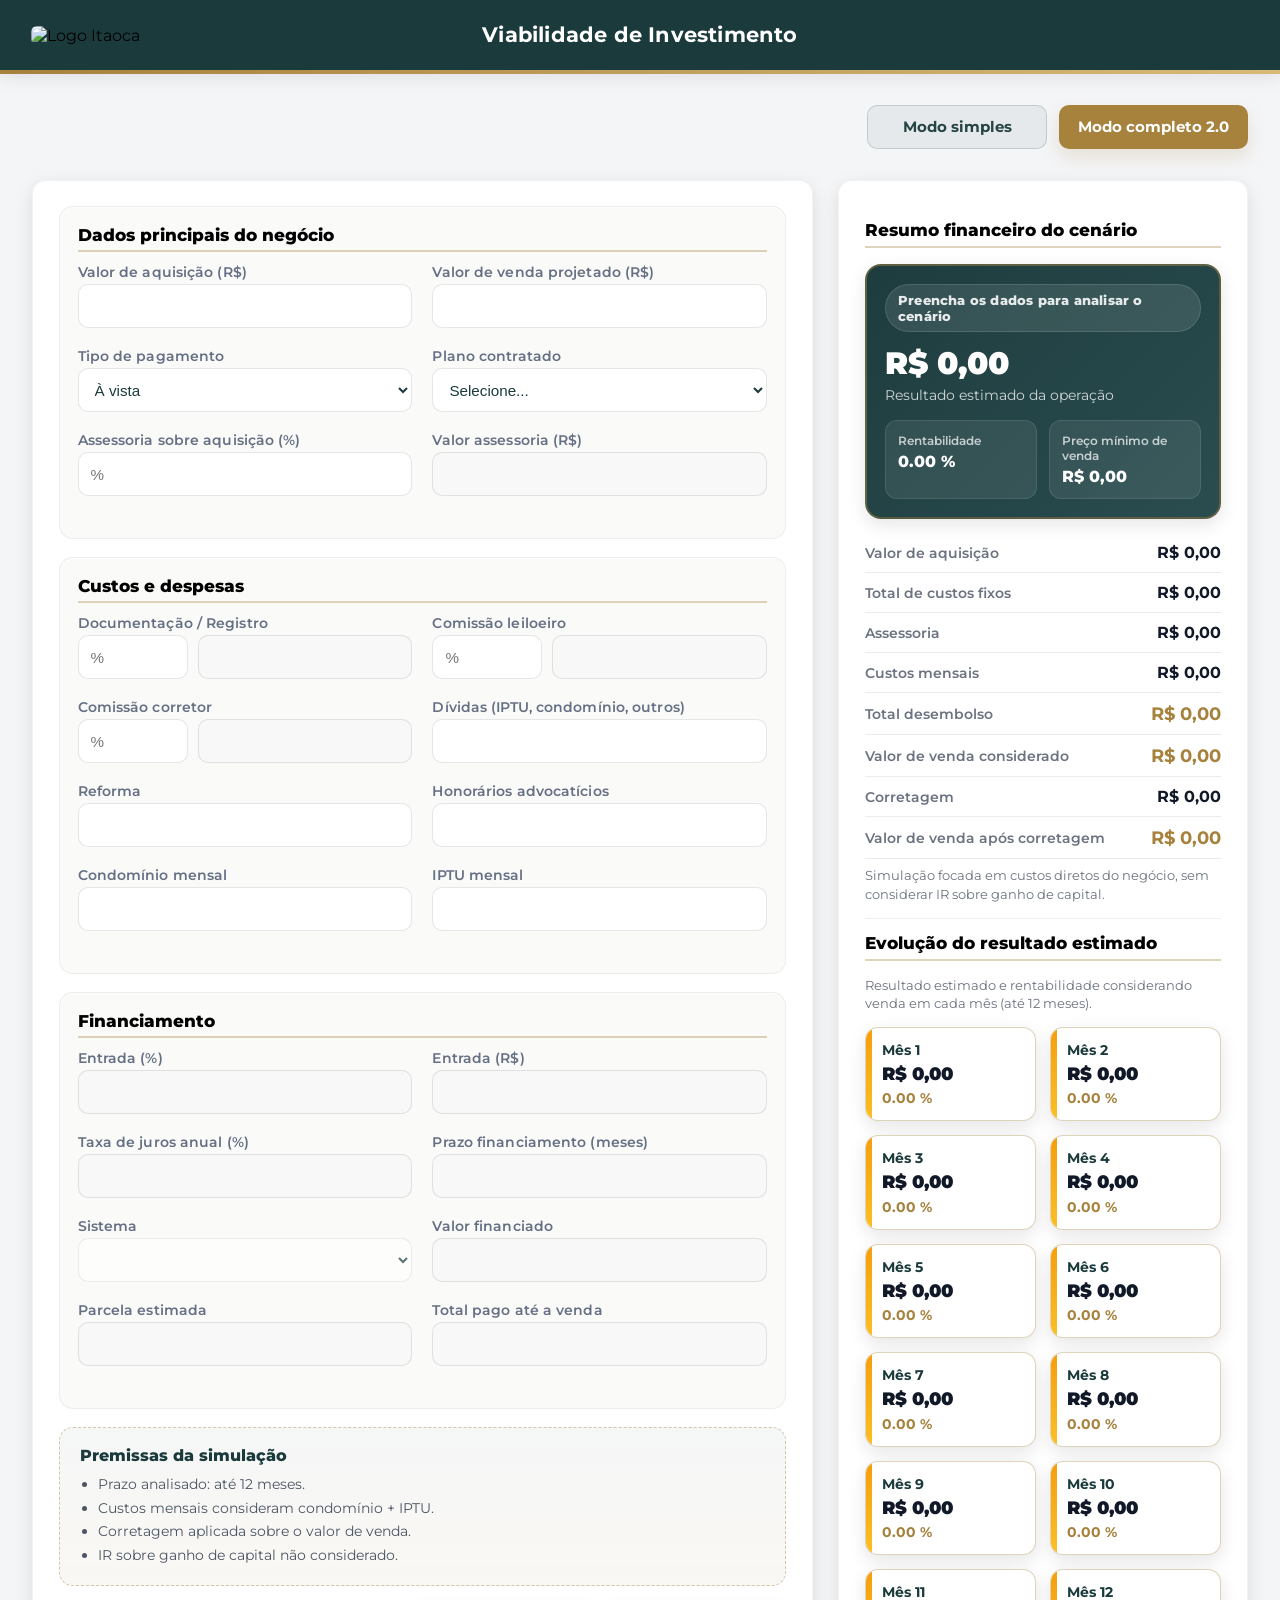
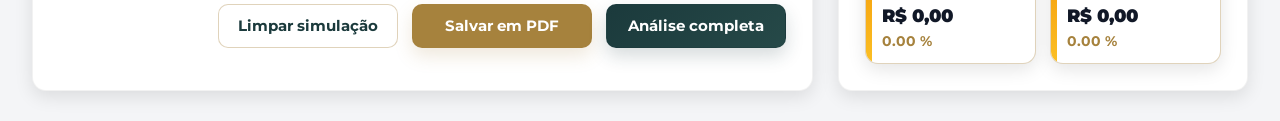
==== commit 5d6a8271: "Add files via upload" ====
--- a/index.html
+++ b/index.html
@@ -1,796 +1,804 @@
-<!DOCTYPE html>
-<html lang="pt-BR">
-<head>
-  <meta charset="utf-8" />
-  <meta name="viewport" content="width=device-width,initial-scale=1" />
-  <title>Itaoca – Viabilidade de Investimento</title>
-
-  <link href="https://fonts.googleapis.com/css2?family=Montserrat:wght@300;400;600;700;800&display=swap" rel="stylesheet">
-  <link rel="stylesheet" href="style.css" />
-</head>
-
-<body>
-
-  <header class="header-itaoca">
-    <img
-      src="https://yata-apix-26d89c64-255e-44a8-a7e2-98a7a639f851.s3-object.locaweb.com.br/b057cb744b064181a08c9d4ce88202bf.jpg"
-      alt="Logo Itaoca"
-      class="logo-itaoca"
-    />
-
-    <div class="header-text">
-      <h1>Viabilidade de Investimento</h1>
-    </div>
-  </header>
-
-  <div class="header-gold-line"></div>
-
-  <main class="wrap">
-    <div class="grid">
-
-      
-<section class="card card-form">
-  <div class="form-block">
-    <h2 class="section-title">Dados principais do negócio</h2>
-
-    <div class="form-grid">
-      <div class="field">
-        <label>Valor de aquisição (R$)</label>
-        <input id="valorAquisicao" type="text" />
-      </div>
-
-      <div class="field">
-        <label>Valor de venda projetado (R$)</label>
-        <input id="valorVenda" type="text" />
-      </div>
-
-      <div class="field">
-        <label>Tipo de pagamento</label>
-        <select id="tipoPagamento">
-          <option value="avista">À vista</option>
-          <option value="financiado">Financiado</option>
-        </select>
-      </div>
-
-      <div class="field">
-        <label>Plano contratado</label>
-        <select id="plano">
-          <option value="0">Selecione...</option>
-          <option value="2000">Classic – R$ 2.000,00</option>
-          <option value="5000">Gold – R$ 5.000,00</option>
-          <option value="7000">Exclusive – R$ 7.000,00</option>
-          <option value="10000">Prime – R$ 10.000,00</option>
-          <option value="25000">Private – R$ 25.000,00</option>
-        </select>
-      </div>
-
-      <div class="field">
-        <label>Assessoria sobre aquisição (%)</label>
-        <input id="percAssessoria" type="number" step="0.01" placeholder="%" />
-      </div>
-
-      <div class="field">
-        <label>Valor assessoria (R$)</label>
-        <input id="valorAssessoria" type="text" disabled />
-      </div>
-    </div>
-  </div>
-
-  <div class="form-block">
-    <h2 class="section-title">Custos e despesas</h2>
-
-    <div class="form-grid">
-      <div class="field">
-        <label>Documentação / Registro</label>
-        <div class="field-inline">
-          <input id="documentacaoPerc" type="number" step="0.01" placeholder="%" />
-          <input id="documentacao" type="text" disabled />
-        </div>
-      </div>
-
-      <div class="field">
-        <label>Comissão leiloeiro</label>
-        <div class="field-inline">
-          <input id="leiloeiroPerc" type="number" step="0.01" placeholder="%" />
-          <input id="leiloeiro" type="text" disabled />
-        </div>
-      </div>
-
-      <div class="field">
-        <label>Comissão corretor</label>
-        <div class="field-inline">
-          <input id="corretorPerc" type="number" step="0.01" placeholder="%" />
-          <input id="corretor" type="text" disabled />
-        </div>
-      </div>
-
-      <div class="field">
-        <label>Dívidas (IPTU, condomínio, outros)</label>
-        <input id="dividas" type="text" />
-      </div>
-
-      <div class="field">
-        <label>Reforma</label>
-        <input id="reforma" type="text" />
-      </div>
-
-      <div class="field">
-        <label>Honorários advocatícios</label>
-        <input id="honorarios" type="text" />
-      </div>
-
-      <div class="field">
-        <label>Condomínio mensal</label>
-        <input id="condMensal" type="text" />
-      </div>
-
-      <div class="field">
-        <label>IPTU mensal</label>
-        <input id="iptuMensal" type="text" />
-      </div>
-    </div>
-  </div>
-
-  <div class="form-block">
-    <h2 class="section-title">Financiamento</h2>
-
-    <div class="form-grid">
-      <div class="field">
-        <label>Entrada (%)</label>
-        <input id="entradaPerc" type="number" step="0.01" />
-      </div>
-
-      <div class="field">
-        <label>Entrada (R$)</label>
-        <input id="entradaValor" type="text" disabled />
-      </div>
-
-      <div class="field">
-        <label>Taxa de juros anual (%)</label>
-        <input id="jurosAnual" type="number" step="0.01" />
-      </div>
-
-      <div class="field">
-        <label>Prazo financiamento (meses)</label>
-        <input id="prazoFinanciamento" type="number" />
-      </div>
-
-      <div class="field">
-        <label>Sistema</label>
-        <select id="sistema">
-          <option value="SAC">SAC</option>
-          <option value="PRICE">PRICE</option>
-        </select>
-      </div>
-
-      <div class="field">
-        <label>Valor financiado</label>
-        <input id="valorFinanciadoDisplay" type="text" disabled />
-      </div>
-
-      <div class="field">
-        <label>Parcela estimada</label>
-        <input id="parcelaDisplay" type="text" disabled />
-      </div>
-
-      <div class="field">
-        <label>Total pago até a venda</label>
-        <input id="totalPagoFinAteVenda" type="text" disabled />
-      </div>
-    </div>
-  </div>
-
-  <div class="support-panel">
-    <h3 class="support-title">Premissas da simulação</h3>
-    <ul class="support-list">
-      <li>Prazo analisado: até 12 meses.</li>
-      <li>Custos mensais consideram condomínio + IPTU.</li>
-      <li>Corretagem aplicada sobre o valor de venda.</li>
-      <li>IR sobre ganho de capital não considerado.</li>
-    </ul>
-  </div>
-
-  <div class="actions-row">
-  <button type="button" class="btn-secondary" id="btnLimparSimulacao">
-    Limpar simulação
-  </button>
-
-  <button type="button" class="btn-primary btn-pdf" id="btnSalvarPDF">
-    Salvar em PDF
-  </button>
-
-  <button type="button" class="btn-analysis" id="btnAnaliseCompleta">
-    Análise completa
-  </button>
-</div>
-
-  
-</section>
-	  
-	  
-      <aside class="card">
-        <h2 class="section-title">Resumo financeiro do cenário</h2>
-
-        <div class="hero-resultado" id="heroResultado">
-          <div class="hero-status is-neutral" id="statusCenario">
-            Preencha os dados para analisar o cenário
-          </div>
-
-          <div class="hero-valor" id="resultadoOperacao">R$ 0,00</div>
-          <div class="hero-subtitulo">Resultado estimado da operação</div>
-
-          <div class="hero-metrics">
-            <div class="hero-metric">
-              <span class="hero-metric-label">Rentabilidade</span>
-              <strong class="hero-metric-value" id="rentabilidadeTotal">0,00 %</strong>
-            </div>
-
-            <div class="hero-metric">
-              <span class="hero-metric-label">Preço mínimo de venda</span>
-              <strong class="hero-metric-value" id="precoMinimoVenda">R$ 0,00</strong>
-            </div>
-          </div>
-        </div>
-
-        <div class="stat">
-  <span class="label">Valor de aquisição</span>
-  <span class="value" id="valorAquisicaoResumo">R$ 0,00</span>
-</div>
-
-<div class="stat">
-  <span class="label">Total de custos fixos</span>
-  <span class="value" id="totalCustosFixos">R$ 0,00</span>
-</div>
-
-<div class="stat">
-  <span class="label">Assessoria</span>
-  <span class="value" id="custoAssessoriaTotal">R$ 0,00</span>
-</div>
-
-<div class="stat">
-  <span class="label">Custos mensais</span>
-  <span class="value" id="custosMensaisResumo">R$ 0,00</span>
-</div>
-
-<div class="stat">
-  <span class="label">Total desembolso</span>
-  <span class="value money" id="totalDesembolso">R$ 0,00</span>
-</div>
-
-<div class="stat">
-  <span class="label">Valor de venda considerado</span>
-  <span class="value money" id="valorVendaConsiderado">R$ 0,00</span>
-</div>
-
-<div class="stat">
-  <span class="label">Corretagem</span>
-  <span class="value" id="custoCorretagem">R$ 0,00</span>
-</div>
-
-<div class="stat">
-  <span class="label">Valor de venda após corretagem</span>
-  <span class="value money" id="valorVendaAposCorretagem">R$ 0,00</span>
-</div>
-
-
-
-
-        <p class="small-muted">
-          Simulação focada em custos diretos do negócio, sem considerar IR sobre ganho de capital.
-        </p>
-
-        <hr class="divider" />
-
-        <h2 class="section-title">Evolução do resultado estimado</h2>
-
-        <p class="small-muted">
-          Resultado estimado e rentabilidade considerando venda em cada mês (até 12 meses).
-        </p>
-
-        <div class="meses-grid" id="listaLucroMeses"></div>
-      </aside>
-
-    </div>
-  </main>
-
-  <script>
-    function parseCurrency(raw){
-      if(raw === undefined || raw === null) return 0;
-      if(typeof raw === "number") return raw;
-
-      raw = String(raw).trim();
-      if(raw === "") return 0;
-
-      raw = raw.replace(/\s/g, "").replace(/^R\$/i, "");
-
-      if(raw.indexOf(",") > -1 && raw.indexOf(".") > -1){
-        raw = raw.replace(/\./g, "").replace(",", ";");
-      }
-
-      raw = raw.replace(",", ".").replace(";", ".");
-      const n = parseFloat(raw);
-      return isNaN(n) ? 0 : n;
-    }
-
-    function fmtBRL(v){
-      return Number(v || 0).toLocaleString("pt-BR", {
-        style: "currency",
-        currency: "BRL"
-      });
-    }
-
-    function fmtNumberInput(v){
-      return Number(v || 0).toLocaleString("pt-BR", {
-        minimumFractionDigits: 2,
-        maximumFractionDigits: 2
-      });
-    }
-
-    function calcFinDetalhado(valorFin, taxaAnual, prazoTotal, mesesConsiderados, sistema){
-      const i = (taxaAnual / 100) / 12;
-      let jurosAcum = 0;
-      let principalPago = 0;
-      let parcela = 0;
-      let saldo = valorFin;
-
-      if(prazoTotal <= 0 || valorFin <= 0){
-        return { jurosAcum: 0, principalPago: 0, parcela: 0, saldoDevedor: valorFin };
-      }
-
-      if(sistema === "PRICE"){
-        if(i === 0){
-          parcela = valorFin / prazoTotal;
-        } else {
-          parcela = valorFin * (i * Math.pow(1 + i, prazoTotal)) / (Math.pow(1 + i, prazoTotal) - 1);
-        }
-
-        const meses = Math.min(mesesConsiderados, prazoTotal);
-
-        for(let m = 1; m <= meses; m++){
-          const jurosMes = saldo * i;
-          const amort = parcela - jurosMes;
-          const amortReal = Math.max(0, amort);
-
-          jurosAcum += jurosMes;
-          principalPago += amortReal;
-          saldo = Math.max(0, saldo - amortReal);
-        }
-
-        return { jurosAcum, principalPago, parcela, saldoDevedor: saldo };
-      }
-
-      const amort = valorFin / prazoTotal;
-      let primeiraParcela = 0;
-      const meses = Math.min(mesesConsiderados, prazoTotal);
-
-      for(let m = 1; m <= meses; m++){
-        const jurosMes = saldo * i;
-        const parcelaMes = amort + jurosMes;
-
-        if(m === 1) primeiraParcela = parcelaMes;
-
-        jurosAcum += jurosMes;
-        principalPago += amort;
-        saldo = Math.max(0, saldo - amort);
-      }
-
-      return { jurosAcum, principalPago, parcela: primeiraParcela, saldoDevedor: saldo };
-    }
-
-    function setFinancingBlock(disabled){
-      const ids = ["entradaPerc", "jurosAnual", "prazoFinanciamento", "sistema"];
-
-      ids.forEach(id => {
-        const el = document.getElementById(id);
-        if(!el) return;
-        el.disabled = !!disabled;
-        if(disabled) el.value = "";
-      });
-    }
-
-    function handleTipoPagamentoChange(){
-      const tipo = (document.getElementById("tipoPagamento")?.value || "avista").toLowerCase();
-
-      if(tipo === "avista"){
-        setFinancingBlock(true);
-      } else {
-        setFinancingBlock(false);
-        const sistemaEl = document.getElementById("sistema");
-        if(sistemaEl && (!sistemaEl.value || sistemaEl.value === "")) sistemaEl.value = "SAC";
-      }
-
-      calcular();
-    }
-
-    const moneyFields = [
-      "valorAquisicao",
-      "valorVenda",
-      "dividas",
-      "reforma",
-      "honorarios",
-      "condMensal",
-      "iptuMensal"
-    ];
-
-    function attachCurrencyFormatting(){
-      moneyFields.forEach(id => {
-        const el = document.getElementById(id);
-        if(!el) return;
-
-        el.addEventListener("focus", function(){
-          const n = parseCurrency(this.value);
-          this.value = n ? n.toFixed(2).replace(".", ",") : "";
-        });
-
-        el.addEventListener("blur", function(){
-          const n = parseCurrency(this.value);
-
-          if(n === 0 && String(this.value).trim() === ""){
-            this.value = "";
-            calcular();
-            return;
-          }
-
-          this.value = fmtNumberInput(n);
-          calcular();
-        });
-      });
-    }
-
-    function atualizarPercentuais(){
-      const valorAquisicao = parseCurrency(document.getElementById("valorAquisicao").value);
-      const valorVenda = parseCurrency(document.getElementById("valorVenda").value);
-
-      const docPerc = (parseFloat(document.getElementById("documentacaoPerc").value) || 0) / 100;
-      const leiPerc = (parseFloat(document.getElementById("leiloeiroPerc").value) || 0) / 100;
-      const corPerc = (parseFloat(document.getElementById("corretorPerc").value) || 0) / 100;
-      const percAss = (parseFloat(document.getElementById("percAssessoria").value) || 0) / 100;
-
-      const docVal = valorAquisicao * docPerc;
-      const leiVal = valorAquisicao * leiPerc;
-      const corVal = valorVenda * corPerc;
-      const valorAssessoria = valorAquisicao * percAss;
-
-      document.getElementById("valorAssessoria").value = valorAssessoria ? fmtBRL(valorAssessoria) : "";
-      document.getElementById("documentacao").value = docVal ? fmtBRL(docVal) : "";
-      document.getElementById("leiloeiro").value = leiVal ? fmtBRL(leiVal) : "";
-      document.getElementById("corretor").value = corVal ? fmtBRL(corVal) : "";
-    }
-
-    function getCorretorPercAtual(){
-      return (parseFloat(document.getElementById("corretorPerc")?.value) || 0) / 100;
-    }
-
-    function calcularPrecoMinimoVenda(cenario){
-      const percCorretor = getCorretorPercAtual();
-      const saldo = cenario.tipoPagamento === "financiado" ? cenario.saldoDevedor : 0;
-      const divisor = 1 - percCorretor;
-
-      if(divisor <= 0) return 0;
-      return (cenario.desembolso + saldo) / divisor;
-    }
-
-    function atualizarStatusCenario(cenario){
-      const el = document.getElementById("statusCenario");
-      if(!el) return;
-
-      el.classList.remove("is-neutral", "is-good", "is-bad", "is-warning");
-
-      if(cenario.desembolso <= 0 || cenario.valorVendaBruto <= 0){
-        el.textContent = "Preencha os dados para analisar o cenário";
-        el.classList.add("is-neutral");
-        return;
-      }
-
-      const rentabilidade = cenario.desembolso > 0
-        ? (cenario.lucroLiquido / cenario.desembolso) * 100
-        : 0;
-
-      if(cenario.lucroLiquido < 0){
-        el.textContent = "Operação inviável";
-        el.classList.add("is-bad");
-        return;
-      }
-
-      if(rentabilidade < 15){
-        el.textContent = "Margem sensível";
-        el.classList.add("is-warning");
-        return;
-      }
-
-      el.textContent = "Operação atrativa";
-      el.classList.add("is-good");
-    }
-
-    function calcularCenario(prazoConsideradoMeses){
-      const tipoPagamento = (document.getElementById("tipoPagamento").value || "avista").toLowerCase();
-      const valorAquisicao = parseCurrency(document.getElementById("valorAquisicao").value);
-      const valorVenda = parseCurrency(document.getElementById("valorVenda").value);
-
-      const plano = parseFloat(document.getElementById("plano").value) || 0;
-      const valorAssessoria = parseCurrency(document.getElementById("valorAssessoria").value);
-
-      const entradaPerc = parseFloat(document.getElementById("entradaPerc").value) || 0;
-      const jurosAnual = parseFloat(document.getElementById("jurosAnual").value) || 0;
-      const prazoFin = Math.max(0, parseInt(document.getElementById("prazoFinanciamento").value) || 0);
-      const sistema = document.getElementById("sistema").value || "SAC";
-
-      const entradaValor = valorAquisicao * (entradaPerc / 100);
-
-      let valorFinanciado = 0;
-      let parcela = 0;
-      let totalPagoFinanciamentoAteVenda = 0;
-      let saldoDevedor = 0;
-
-      if(tipoPagamento === "financiado" && valorAquisicao > 0 && prazoFin > 0){
-        valorFinanciado = Math.max(0, valorAquisicao - entradaValor);
-
-        const fin = calcFinDetalhado(
-          valorFinanciado,
-          jurosAnual,
-          prazoFin,
-          prazoConsideradoMeses,
-          sistema
-        );
-
-        parcela = fin.parcela;
-        totalPagoFinanciamentoAteVenda = fin.jurosAcum + fin.principalPago;
-        saldoDevedor = fin.saldoDevedor;
-      }
-
-      atualizarPercentuais();
-
-      const documentacao = parseCurrency(document.getElementById("documentacao").value);
-      const dividas = parseCurrency(document.getElementById("dividas").value);
-      const reforma = parseCurrency(document.getElementById("reforma").value);
-      const honorarios = parseCurrency(document.getElementById("honorarios").value);
-      const leiloeiro = parseCurrency(document.getElementById("leiloeiro").value);
-      const corretor = parseCurrency(document.getElementById("corretor").value);
-      const condMensal = parseCurrency(document.getElementById("condMensal").value);
-      const iptuMensal = parseCurrency(document.getElementById("iptuMensal").value);
-
-      const condTotal = condMensal * prazoConsideradoMeses;
-      const iptuTotal = iptuMensal * prazoConsideradoMeses;
-
-      const custosFixos = documentacao + dividas + reforma + honorarios + leiloeiro;
-      const custosTempo = condTotal + iptuTotal;
-
-      let desembolso = 0;
-
-      if(tipoPagamento === "avista"){
-        desembolso = valorAquisicao + custosFixos + custosTempo + plano + valorAssessoria;
-      } else {
-        desembolso = entradaValor + totalPagoFinanciamentoAteVenda + custosFixos + custosTempo + plano + valorAssessoria;
-      }
-
-      const valorVendaBruto = valorVenda;
-      let valorVendaLiquido = valorVendaBruto - corretor;
-
-      if(tipoPagamento === "financiado"){
-        valorVendaLiquido -= saldoDevedor;
-      }
-
-      const lucroLiquido = valorVendaLiquido - desembolso;
-
-      return {
-        tipoPagamento,
-        valorAquisicao,
-        valorVendaBruto,
-        prazoConsideradoMeses,
-        entradaPerc,
-        entradaValor,
-        valorFinanciado,
-        parcela,
-        totalPagoFinanciamentoAteVenda,
-        saldoDevedor,
-        documentacao,
-        dividas,
-        reforma,
-        honorarios,
-        leiloeiro,
-        corretor,
-        condTotal,
-        iptuTotal,
-        custosFixos,
-        custosTempo,
-        plano,
-        valorAssessoria,
-        desembolso,
-        valorVendaLiquido,
-        lucroLiquido
-      };
-    }
-
-    function calcular(){
-  const prazoMeses = 12;
-  const cFinal = calcularCenario(prazoMeses);
-  const valorVendaAposCorretagem = cFinal.valorVendaBruto - cFinal.corretor;
-
-  document.getElementById("valorAquisicaoResumo").textContent = fmtBRL(cFinal.valorAquisicao);
-  document.getElementById("totalCustosFixos").textContent = fmtBRL(cFinal.custosFixos);
-  document.getElementById("custoAssessoriaTotal").textContent = fmtBRL(cFinal.plano + cFinal.valorAssessoria);
-  document.getElementById("custosMensaisResumo").textContent = fmtBRL(cFinal.custosTempo);
-  document.getElementById("totalDesembolso").textContent = fmtBRL(cFinal.desembolso);
-  document.getElementById("valorVendaConsiderado").textContent = fmtBRL(cFinal.valorVendaBruto);
-  document.getElementById("custoCorretagem").textContent = fmtBRL(cFinal.corretor);
-  document.getElementById("valorVendaAposCorretagem").textContent = fmtBRL(valorVendaAposCorretagem);
-
-  document.getElementById("entradaValor").value = cFinal.entradaValor ? fmtBRL(cFinal.entradaValor) : "";
-  document.getElementById("valorFinanciadoDisplay").value = cFinal.valorFinanciado ? fmtBRL(cFinal.valorFinanciado) : "";
-  document.getElementById("parcelaDisplay").value = cFinal.parcela ? fmtBRL(cFinal.parcela) : "";
-  document.getElementById("totalPagoFinAteVenda").value = cFinal.totalPagoFinanciamentoAteVenda ? fmtBRL(cFinal.totalPagoFinanciamentoAteVenda) : "";
-
-  const rentabilidade = cFinal.desembolso > 0
-    ? (cFinal.lucroLiquido / cFinal.desembolso) * 100
-    : 0;
-
-  document.getElementById("resultadoOperacao").textContent = fmtBRL(cFinal.lucroLiquido);
-  document.getElementById("rentabilidadeTotal").textContent = `${rentabilidade.toFixed(2)} %`;
-  document.getElementById("precoMinimoVenda").textContent = fmtBRL(calcularPrecoMinimoVenda(cFinal));
-
-  atualizarStatusCenario(cFinal);
-
-  const lista = document.getElementById("listaLucroMeses");
-  lista.innerHTML = "";
-
-  for(let m = 1; m <= prazoMeses; m++){
-    const cMes = calcularCenario(m);
-    const percMes = cMes.desembolso > 0 ? (cMes.lucroLiquido / cMes.desembolso) * 100 : 0;
-
-    const card = document.createElement("div");
-    card.className = "mes-card";
-
-    if(cMes.lucroLiquido < 0){
-      card.classList.add("is-negative");
-    } else if(percMes < 15){
-      card.classList.add("is-warning");
-    } else {
-      card.classList.add("is-positive");
-    }
-
-    card.innerHTML = `
-      <div class="mes-title">Mês ${m}</div>
-      <div class="mes-value">${fmtBRL(cMes.lucroLiquido)}</div>
-      <div class="mes-perc">${percMes.toFixed(2)} %</div>
-    `;
-
-    lista.appendChild(card);
-  }
-}
-
-
-    function limparSimulacao(){
-      const idsLimpar = [
-        "valorAquisicao",
-        "valorVenda",
-        "percAssessoria",
-        "valorAssessoria",
-        "documentacaoPerc",
-        "documentacao",
-        "leiloeiroPerc",
-        "leiloeiro",
-        "corretorPerc",
-        "corretor",
-        "dividas",
-        "reforma",
-        "honorarios",
-        "condMensal",
-        "iptuMensal",
-        "entradaPerc",
-        "entradaValor",
-        "jurosAnual",
-        "prazoFinanciamento",
-        "valorFinanciadoDisplay",
-        "parcelaDisplay",
-        "totalPagoFinAteVenda"
-      ];
-
-      idsLimpar.forEach(id => {
-        const el = document.getElementById(id);
-        if(el) el.value = "";
-      });
-
-      document.getElementById("tipoPagamento").value = "avista";
-      document.getElementById("plano").value = "0";
-      document.getElementById("sistema").value = "SAC";
-
-      atualizarPercentuais();
-      handleTipoPagamentoChange();
-    }
-
-	function salvarPDF(){
-  window.print();
-}
-
-function abrirAnaliseCompleta(){
-  const payload = {
-    valorAquisicao: document.getElementById("valorAquisicao")?.value || "",
-    valorVenda: document.getElementById("valorVenda")?.value || "",
-    tipoPagamento: document.getElementById("tipoPagamento")?.value || "avista",
-    plano: document.getElementById("plano")?.value || "0",
-    percAssessoria: document.getElementById("percAssessoria")?.value || "",
-    valorAssessoria: document.getElementById("valorAssessoria")?.value || "",
-    documentacaoPerc: document.getElementById("documentacaoPerc")?.value || "",
-    documentacao: document.getElementById("documentacao")?.value || "",
-    leiloeiroPerc: document.getElementById("leiloeiroPerc")?.value || "",
-    leiloeiro: document.getElementById("leiloeiro")?.value || "",
-    corretorPerc: document.getElementById("corretorPerc")?.value || "",
-    corretor: document.getElementById("corretor")?.value || "",
-    dividas: document.getElementById("dividas")?.value || "",
-    reforma: document.getElementById("reforma")?.value || "",
-    honorarios: document.getElementById("honorarios")?.value || "",
-    condMensal: document.getElementById("condMensal")?.value || "",
-    iptuMensal: document.getElementById("iptuMensal")?.value || "",
-    entradaPerc: document.getElementById("entradaPerc")?.value || "",
-    entradaValor: document.getElementById("entradaValor")?.value || "",
-    jurosAnual: document.getElementById("jurosAnual")?.value || "",
-    prazoFinanciamento: document.getElementById("prazoFinanciamento")?.value || "",
-    sistema: document.getElementById("sistema")?.value || "SAC",
-    valorFinanciadoDisplay: document.getElementById("valorFinanciadoDisplay")?.value || "",
-    parcelaDisplay: document.getElementById("parcelaDisplay")?.value || "",
-    totalPagoFinAteVenda: document.getElementById("totalPagoFinAteVenda")?.value || "",
-    resumo: {
-      valorAquisicaoResumo: document.getElementById("valorAquisicaoResumo")?.textContent || "R$ 0,00",
-      totalCustosFixos: document.getElementById("totalCustosFixos")?.textContent || "R$ 0,00",
-      custoAssessoriaTotal: document.getElementById("custoAssessoriaTotal")?.textContent || "R$ 0,00",
-      custosMensaisResumo: document.getElementById("custosMensaisResumo")?.textContent || "R$ 0,00",
-      totalDesembolso: document.getElementById("totalDesembolso")?.textContent || "R$ 0,00",
-      valorVendaConsiderado: document.getElementById("valorVendaConsiderado")?.textContent || "R$ 0,00",
-      custoCorretagem: document.getElementById("custoCorretagem")?.textContent || "R$ 0,00",
-      valorVendaAposCorretagem: document.getElementById("valorVendaAposCorretagem")?.textContent || "R$ 0,00",
-      resultadoOperacao: document.getElementById("resultadoOperacao")?.textContent || "R$ 0,00",
-      rentabilidadeTotal: document.getElementById("rentabilidadeTotal")?.textContent || "0,00 %",
-      precoMinimoVenda: document.getElementById("precoMinimoVenda")?.textContent || "R$ 0,00",
-      statusCenario: document.getElementById("statusCenario")?.textContent || ""
-    }
-  };
-
-  sessionStorage.setItem("itaocaAnaliseCompleta", JSON.stringify(payload));
-  window.open("analise.html", "_blank");
-}
-
-
-    document.addEventListener("DOMContentLoaded", function(){
-      attachCurrencyFormatting();
-
-      document.getElementById("tipoPagamento").addEventListener("change", handleTipoPagamentoChange);
-      document.getElementById("entradaPerc").addEventListener("input", calcular);
-      document.getElementById("jurosAnual").addEventListener("input", calcular);
-      document.getElementById("prazoFinanciamento").addEventListener("input", calcular);
-      document.getElementById("sistema").addEventListener("change", calcular);
-
-      document.getElementById("plano").addEventListener("change", function(){
-        atualizarPercentuais();
-        calcular();
-      });
-
-      document.getElementById("percAssessoria").addEventListener("input", function(){
-        atualizarPercentuais();
-        calcular();
-      });
-
-      ["documentacaoPerc", "leiloeiroPerc", "corretorPerc"].forEach(id => {
-        const el = document.getElementById(id);
-        if(el){
-          el.addEventListener("input", function(){
-            atualizarPercentuais();
-            calcular();
-          });
-        }
-      });
-
-      document.getElementById("btnLimparSimulacao").addEventListener("click", limparSimulacao);
-	  
-	  document.getElementById("btnSalvarPDF").addEventListener("click", salvarPDF);
-	  
-	  document.getElementById("btnAnaliseCompleta").addEventListener("click", abrirAnaliseCompleta);
-
-
-
-      handleTipoPagamentoChange();
-      calcular();
-    });
-  </script>
-
-</body>
-</html>
+<!DOCTYPE html>
+<html lang="pt-BR">
+<head>
+  <meta charset="utf-8" />
+  <meta name="viewport" content="width=device-width,initial-scale=1" />
+  <title>Itaoca – Viabilidade de Investimento</title>
+
+  <link href="https://fonts.googleapis.com/css2?family=Montserrat:wght@300;400;600;700;800&display=swap" rel="stylesheet">
+  <link rel="stylesheet" href="style.css" />
+</head>
+
+<body>
+
+  <header class="header-itaoca">
+    <img
+      src="https://yata-apix-26d89c64-255e-44a8-a7e2-98a7a639f851.s3-object.locaweb.com.br/b057cb744b064181a08c9d4ce88202bf.jpg"
+      alt="Logo Itaoca"
+      class="logo-itaoca"
+    />
+
+    <div class="header-text">
+      <h1>Viabilidade de Investimento</h1>
+    </div>
+  </header>
+
+  <div class="header-gold-line"></div>
+
+<div class="wrap">
+  <div class="top-switch">
+    <a href="index.html" class="btn-secondary is-current">Modo simples</a>
+    <a href="index-2.html" class="btn-primary">Modo completo 2.0</a>
+  </div>
+</div>
+
+
+  <main class="wrap">
+    <div class="grid">
+
+      
+<section class="card card-form">
+  <div class="form-block">
+    <h2 class="section-title">Dados principais do negócio</h2>
+
+    <div class="form-grid">
+      <div class="field">
+        <label>Valor de aquisição (R$)</label>
+        <input id="valorAquisicao" type="text" />
+      </div>
+
+      <div class="field">
+        <label>Valor de venda projetado (R$)</label>
+        <input id="valorVenda" type="text" />
+      </div>
+
+      <div class="field">
+        <label>Tipo de pagamento</label>
+        <select id="tipoPagamento">
+          <option value="avista">À vista</option>
+          <option value="financiado">Financiado</option>
+        </select>
+      </div>
+
+      <div class="field">
+        <label>Plano contratado</label>
+        <select id="plano">
+          <option value="0">Selecione...</option>
+          <option value="2000">Classic – R$ 2.000,00</option>
+          <option value="5000">Gold – R$ 5.000,00</option>
+          <option value="7000">Exclusive – R$ 7.000,00</option>
+          <option value="10000">Prime – R$ 10.000,00</option>
+          <option value="25000">Private – R$ 25.000,00</option>
+        </select>
+      </div>
+
+      <div class="field">
+        <label>Assessoria sobre aquisição (%)</label>
+        <input id="percAssessoria" type="number" step="0.01" placeholder="%" />
+      </div>
+
+      <div class="field">
+        <label>Valor assessoria (R$)</label>
+        <input id="valorAssessoria" type="text" disabled />
+      </div>
+    </div>
+  </div>
+
+  <div class="form-block">
+    <h2 class="section-title">Custos e despesas</h2>
+
+    <div class="form-grid">
+      <div class="field">
+        <label>Documentação / Registro</label>
+        <div class="field-inline">
+          <input id="documentacaoPerc" type="number" step="0.01" placeholder="%" />
+          <input id="documentacao" type="text" disabled />
+        </div>
+      </div>
+
+      <div class="field">
+        <label>Comissão leiloeiro</label>
+        <div class="field-inline">
+          <input id="leiloeiroPerc" type="number" step="0.01" placeholder="%" />
+          <input id="leiloeiro" type="text" disabled />
+        </div>
+      </div>
+
+      <div class="field">
+        <label>Comissão corretor</label>
+        <div class="field-inline">
+          <input id="corretorPerc" type="number" step="0.01" placeholder="%" />
+          <input id="corretor" type="text" disabled />
+        </div>
+      </div>
+
+      <div class="field">
+        <label>Dívidas (IPTU, condomínio, outros)</label>
+        <input id="dividas" type="text" />
+      </div>
+
+      <div class="field">
+        <label>Reforma</label>
+        <input id="reforma" type="text" />
+      </div>
+
+      <div class="field">
+        <label>Honorários advocatícios</label>
+        <input id="honorarios" type="text" />
+      </div>
+
+      <div class="field">
+        <label>Condomínio mensal</label>
+        <input id="condMensal" type="text" />
+      </div>
+
+      <div class="field">
+        <label>IPTU mensal</label>
+        <input id="iptuMensal" type="text" />
+      </div>
+    </div>
+  </div>
+
+  <div class="form-block">
+    <h2 class="section-title">Financiamento</h2>
+
+    <div class="form-grid">
+      <div class="field">
+        <label>Entrada (%)</label>
+        <input id="entradaPerc" type="number" step="0.01" />
+      </div>
+
+      <div class="field">
+        <label>Entrada (R$)</label>
+        <input id="entradaValor" type="text" disabled />
+      </div>
+
+      <div class="field">
+        <label>Taxa de juros anual (%)</label>
+        <input id="jurosAnual" type="number" step="0.01" />
+      </div>
+
+      <div class="field">
+        <label>Prazo financiamento (meses)</label>
+        <input id="prazoFinanciamento" type="number" />
+      </div>
+
+      <div class="field">
+        <label>Sistema</label>
+        <select id="sistema">
+          <option value="SAC">SAC</option>
+          <option value="PRICE">PRICE</option>
+        </select>
+      </div>
+
+      <div class="field">
+        <label>Valor financiado</label>
+        <input id="valorFinanciadoDisplay" type="text" disabled />
+      </div>
+
+      <div class="field">
+        <label>Parcela estimada</label>
+        <input id="parcelaDisplay" type="text" disabled />
+      </div>
+
+      <div class="field">
+        <label>Total pago até a venda</label>
+        <input id="totalPagoFinAteVenda" type="text" disabled />
+      </div>
+    </div>
+  </div>
+
+  <div class="support-panel">
+    <h3 class="support-title">Premissas da simulação</h3>
+    <ul class="support-list">
+      <li>Prazo analisado: até 12 meses.</li>
+      <li>Custos mensais consideram condomínio + IPTU.</li>
+      <li>Corretagem aplicada sobre o valor de venda.</li>
+      <li>IR sobre ganho de capital não considerado.</li>
+    </ul>
+  </div>
+
+  <div class="actions-row">
+  <button type="button" class="btn-secondary" id="btnLimparSimulacao">
+    Limpar simulação
+  </button>
+
+  <button type="button" class="btn-primary btn-pdf" id="btnSalvarPDF">
+    Salvar em PDF
+  </button>
+
+  <button type="button" class="btn-analysis" id="btnAnaliseCompleta">
+    Análise completa
+  </button>
+</div>
+
+  
+</section>
+	  
+	  
+      <aside class="card">
+        <h2 class="section-title">Resumo financeiro do cenário</h2>
+
+        <div class="hero-resultado" id="heroResultado">
+          <div class="hero-status is-neutral" id="statusCenario">
+            Preencha os dados para analisar o cenário
+          </div>
+
+          <div class="hero-valor" id="resultadoOperacao">R$ 0,00</div>
+          <div class="hero-subtitulo">Resultado estimado da operação</div>
+
+          <div class="hero-metrics">
+            <div class="hero-metric">
+              <span class="hero-metric-label">Rentabilidade</span>
+              <strong class="hero-metric-value" id="rentabilidadeTotal">0,00 %</strong>
+            </div>
+
+            <div class="hero-metric">
+              <span class="hero-metric-label">Preço mínimo de venda</span>
+              <strong class="hero-metric-value" id="precoMinimoVenda">R$ 0,00</strong>
+            </div>
+          </div>
+        </div>
+
+        <div class="stat">
+  <span class="label">Valor de aquisição</span>
+  <span class="value" id="valorAquisicaoResumo">R$ 0,00</span>
+</div>
+
+<div class="stat">
+  <span class="label">Total de custos fixos</span>
+  <span class="value" id="totalCustosFixos">R$ 0,00</span>
+</div>
+
+<div class="stat">
+  <span class="label">Assessoria</span>
+  <span class="value" id="custoAssessoriaTotal">R$ 0,00</span>
+</div>
+
+<div class="stat">
+  <span class="label">Custos mensais</span>
+  <span class="value" id="custosMensaisResumo">R$ 0,00</span>
+</div>
+
+<div class="stat">
+  <span class="label">Total desembolso</span>
+  <span class="value money" id="totalDesembolso">R$ 0,00</span>
+</div>
+
+<div class="stat">
+  <span class="label">Valor de venda considerado</span>
+  <span class="value money" id="valorVendaConsiderado">R$ 0,00</span>
+</div>
+
+<div class="stat">
+  <span class="label">Corretagem</span>
+  <span class="value" id="custoCorretagem">R$ 0,00</span>
+</div>
+
+<div class="stat">
+  <span class="label">Valor de venda após corretagem</span>
+  <span class="value money" id="valorVendaAposCorretagem">R$ 0,00</span>
+</div>
+
+
+
+
+        <p class="small-muted">
+          Simulação focada em custos diretos do negócio, sem considerar IR sobre ganho de capital.
+        </p>
+
+        <hr class="divider" />
+
+        <h2 class="section-title">Evolução do resultado estimado</h2>
+
+        <p class="small-muted">
+          Resultado estimado e rentabilidade considerando venda em cada mês (até 12 meses).
+        </p>
+
+        <div class="meses-grid" id="listaLucroMeses"></div>
+      </aside>
+
+    </div>
+  </main>
+
+  <script>
+    function parseCurrency(raw){
+      if(raw === undefined || raw === null) return 0;
+      if(typeof raw === "number") return raw;
+
+      raw = String(raw).trim();
+      if(raw === "") return 0;
+
+      raw = raw.replace(/\s/g, "").replace(/^R\$/i, "");
+
+      if(raw.indexOf(",") > -1 && raw.indexOf(".") > -1){
+        raw = raw.replace(/\./g, "").replace(",", ";");
+      }
+
+      raw = raw.replace(",", ".").replace(";", ".");
+      const n = parseFloat(raw);
+      return isNaN(n) ? 0 : n;
+    }
+
+    function fmtBRL(v){
+      return Number(v || 0).toLocaleString("pt-BR", {
+        style: "currency",
+        currency: "BRL"
+      });
+    }
+
+    function fmtNumberInput(v){
+      return Number(v || 0).toLocaleString("pt-BR", {
+        minimumFractionDigits: 2,
+        maximumFractionDigits: 2
+      });
+    }
+
+    function calcFinDetalhado(valorFin, taxaAnual, prazoTotal, mesesConsiderados, sistema){
+      const i = (taxaAnual / 100) / 12;
+      let jurosAcum = 0;
+      let principalPago = 0;
+      let parcela = 0;
+      let saldo = valorFin;
+
+      if(prazoTotal <= 0 || valorFin <= 0){
+        return { jurosAcum: 0, principalPago: 0, parcela: 0, saldoDevedor: valorFin };
+      }
+
+      if(sistema === "PRICE"){
+        if(i === 0){
+          parcela = valorFin / prazoTotal;
+        } else {
+          parcela = valorFin * (i * Math.pow(1 + i, prazoTotal)) / (Math.pow(1 + i, prazoTotal) - 1);
+        }
+
+        const meses = Math.min(mesesConsiderados, prazoTotal);
+
+        for(let m = 1; m <= meses; m++){
+          const jurosMes = saldo * i;
+          const amort = parcela - jurosMes;
+          const amortReal = Math.max(0, amort);
+
+          jurosAcum += jurosMes;
+          principalPago += amortReal;
+          saldo = Math.max(0, saldo - amortReal);
+        }
+
+        return { jurosAcum, principalPago, parcela, saldoDevedor: saldo };
+      }
+
+      const amort = valorFin / prazoTotal;
+      let primeiraParcela = 0;
+      const meses = Math.min(mesesConsiderados, prazoTotal);
+
+      for(let m = 1; m <= meses; m++){
+        const jurosMes = saldo * i;
+        const parcelaMes = amort + jurosMes;
+
+        if(m === 1) primeiraParcela = parcelaMes;
+
+        jurosAcum += jurosMes;
+        principalPago += amort;
+        saldo = Math.max(0, saldo - amort);
+      }
+
+      return { jurosAcum, principalPago, parcela: primeiraParcela, saldoDevedor: saldo };
+    }
+
+    function setFinancingBlock(disabled){
+      const ids = ["entradaPerc", "jurosAnual", "prazoFinanciamento", "sistema"];
+
+      ids.forEach(id => {
+        const el = document.getElementById(id);
+        if(!el) return;
+        el.disabled = !!disabled;
+        if(disabled) el.value = "";
+      });
+    }
+
+    function handleTipoPagamentoChange(){
+      const tipo = (document.getElementById("tipoPagamento")?.value || "avista").toLowerCase();
+
+      if(tipo === "avista"){
+        setFinancingBlock(true);
+      } else {
+        setFinancingBlock(false);
+        const sistemaEl = document.getElementById("sistema");
+        if(sistemaEl && (!sistemaEl.value || sistemaEl.value === "")) sistemaEl.value = "SAC";
+      }
+
+      calcular();
+    }
+
+    const moneyFields = [
+      "valorAquisicao",
+      "valorVenda",
+      "dividas",
+      "reforma",
+      "honorarios",
+      "condMensal",
+      "iptuMensal"
+    ];
+
+    function attachCurrencyFormatting(){
+      moneyFields.forEach(id => {
+        const el = document.getElementById(id);
+        if(!el) return;
+
+        el.addEventListener("focus", function(){
+          const n = parseCurrency(this.value);
+          this.value = n ? n.toFixed(2).replace(".", ",") : "";
+        });
+
+        el.addEventListener("blur", function(){
+          const n = parseCurrency(this.value);
+
+          if(n === 0 && String(this.value).trim() === ""){
+            this.value = "";
+            calcular();
+            return;
+          }
+
+          this.value = fmtNumberInput(n);
+          calcular();
+        });
+      });
+    }
+
+    function atualizarPercentuais(){
+      const valorAquisicao = parseCurrency(document.getElementById("valorAquisicao").value);
+      const valorVenda = parseCurrency(document.getElementById("valorVenda").value);
+
+      const docPerc = (parseFloat(document.getElementById("documentacaoPerc").value) || 0) / 100;
+      const leiPerc = (parseFloat(document.getElementById("leiloeiroPerc").value) || 0) / 100;
+      const corPerc = (parseFloat(document.getElementById("corretorPerc").value) || 0) / 100;
+      const percAss = (parseFloat(document.getElementById("percAssessoria").value) || 0) / 100;
+
+      const docVal = valorAquisicao * docPerc;
+      const leiVal = valorAquisicao * leiPerc;
+      const corVal = valorVenda * corPerc;
+      const valorAssessoria = valorAquisicao * percAss;
+
+      document.getElementById("valorAssessoria").value = valorAssessoria ? fmtBRL(valorAssessoria) : "";
+      document.getElementById("documentacao").value = docVal ? fmtBRL(docVal) : "";
+      document.getElementById("leiloeiro").value = leiVal ? fmtBRL(leiVal) : "";
+      document.getElementById("corretor").value = corVal ? fmtBRL(corVal) : "";
+    }
+
+    function getCorretorPercAtual(){
+      return (parseFloat(document.getElementById("corretorPerc")?.value) || 0) / 100;
+    }
+
+    function calcularPrecoMinimoVenda(cenario){
+      const percCorretor = getCorretorPercAtual();
+      const saldo = cenario.tipoPagamento === "financiado" ? cenario.saldoDevedor : 0;
+      const divisor = 1 - percCorretor;
+
+      if(divisor <= 0) return 0;
+      return (cenario.desembolso + saldo) / divisor;
+    }
+
+    function atualizarStatusCenario(cenario){
+      const el = document.getElementById("statusCenario");
+      if(!el) return;
+
+      el.classList.remove("is-neutral", "is-good", "is-bad", "is-warning");
+
+      if(cenario.desembolso <= 0 || cenario.valorVendaBruto <= 0){
+        el.textContent = "Preencha os dados para analisar o cenário";
+        el.classList.add("is-neutral");
+        return;
+      }
+
+      const rentabilidade = cenario.desembolso > 0
+        ? (cenario.lucroLiquido / cenario.desembolso) * 100
+        : 0;
+
+      if(cenario.lucroLiquido < 0){
+        el.textContent = "Operação inviável";
+        el.classList.add("is-bad");
+        return;
+      }
+
+      if(rentabilidade < 15){
+        el.textContent = "Margem sensível";
+        el.classList.add("is-warning");
+        return;
+      }
+
+      el.textContent = "Operação atrativa";
+      el.classList.add("is-good");
+    }
+
+    function calcularCenario(prazoConsideradoMeses){
+      const tipoPagamento = (document.getElementById("tipoPagamento").value || "avista").toLowerCase();
+      const valorAquisicao = parseCurrency(document.getElementById("valorAquisicao").value);
+      const valorVenda = parseCurrency(document.getElementById("valorVenda").value);
+
+      const plano = parseFloat(document.getElementById("plano").value) || 0;
+      const valorAssessoria = parseCurrency(document.getElementById("valorAssessoria").value);
+
+      const entradaPerc = parseFloat(document.getElementById("entradaPerc").value) || 0;
+      const jurosAnual = parseFloat(document.getElementById("jurosAnual").value) || 0;
+      const prazoFin = Math.max(0, parseInt(document.getElementById("prazoFinanciamento").value) || 0);
+      const sistema = document.getElementById("sistema").value || "SAC";
+
+      const entradaValor = valorAquisicao * (entradaPerc / 100);
+
+      let valorFinanciado = 0;
+      let parcela = 0;
+      let totalPagoFinanciamentoAteVenda = 0;
+      let saldoDevedor = 0;
+
+      if(tipoPagamento === "financiado" && valorAquisicao > 0 && prazoFin > 0){
+        valorFinanciado = Math.max(0, valorAquisicao - entradaValor);
+
+        const fin = calcFinDetalhado(
+          valorFinanciado,
+          jurosAnual,
+          prazoFin,
+          prazoConsideradoMeses,
+          sistema
+        );
+
+        parcela = fin.parcela;
+        totalPagoFinanciamentoAteVenda = fin.jurosAcum + fin.principalPago;
+        saldoDevedor = fin.saldoDevedor;
+      }
+
+      atualizarPercentuais();
+
+      const documentacao = parseCurrency(document.getElementById("documentacao").value);
+      const dividas = parseCurrency(document.getElementById("dividas").value);
+      const reforma = parseCurrency(document.getElementById("reforma").value);
+      const honorarios = parseCurrency(document.getElementById("honorarios").value);
+      const leiloeiro = parseCurrency(document.getElementById("leiloeiro").value);
+      const corretor = parseCurrency(document.getElementById("corretor").value);
+      const condMensal = parseCurrency(document.getElementById("condMensal").value);
+      const iptuMensal = parseCurrency(document.getElementById("iptuMensal").value);
+
+      const condTotal = condMensal * prazoConsideradoMeses;
+      const iptuTotal = iptuMensal * prazoConsideradoMeses;
+
+      const custosFixos = documentacao + dividas + reforma + honorarios + leiloeiro;
+      const custosTempo = condTotal + iptuTotal;
+
+      let desembolso = 0;
+
+      if(tipoPagamento === "avista"){
+        desembolso = valorAquisicao + custosFixos + custosTempo + plano + valorAssessoria;
+      } else {
+        desembolso = entradaValor + totalPagoFinanciamentoAteVenda + custosFixos + custosTempo + plano + valorAssessoria;
+      }
+
+      const valorVendaBruto = valorVenda;
+      let valorVendaLiquido = valorVendaBruto - corretor;
+
+      if(tipoPagamento === "financiado"){
+        valorVendaLiquido -= saldoDevedor;
+      }
+
+      const lucroLiquido = valorVendaLiquido - desembolso;
+
+      return {
+        tipoPagamento,
+        valorAquisicao,
+        valorVendaBruto,
+        prazoConsideradoMeses,
+        entradaPerc,
+        entradaValor,
+        valorFinanciado,
+        parcela,
+        totalPagoFinanciamentoAteVenda,
+        saldoDevedor,
+        documentacao,
+        dividas,
+        reforma,
+        honorarios,
+        leiloeiro,
+        corretor,
+        condTotal,
+        iptuTotal,
+        custosFixos,
+        custosTempo,
+        plano,
+        valorAssessoria,
+        desembolso,
+        valorVendaLiquido,
+        lucroLiquido
+      };
+    }
+
+    function calcular(){
+  const prazoMeses = 12;
+  const cFinal = calcularCenario(prazoMeses);
+  const valorVendaAposCorretagem = cFinal.valorVendaBruto - cFinal.corretor;
+
+  document.getElementById("valorAquisicaoResumo").textContent = fmtBRL(cFinal.valorAquisicao);
+  document.getElementById("totalCustosFixos").textContent = fmtBRL(cFinal.custosFixos);
+  document.getElementById("custoAssessoriaTotal").textContent = fmtBRL(cFinal.plano + cFinal.valorAssessoria);
+  document.getElementById("custosMensaisResumo").textContent = fmtBRL(cFinal.custosTempo);
+  document.getElementById("totalDesembolso").textContent = fmtBRL(cFinal.desembolso);
+  document.getElementById("valorVendaConsiderado").textContent = fmtBRL(cFinal.valorVendaBruto);
+  document.getElementById("custoCorretagem").textContent = fmtBRL(cFinal.corretor);
+  document.getElementById("valorVendaAposCorretagem").textContent = fmtBRL(valorVendaAposCorretagem);
+
+  document.getElementById("entradaValor").value = cFinal.entradaValor ? fmtBRL(cFinal.entradaValor) : "";
+  document.getElementById("valorFinanciadoDisplay").value = cFinal.valorFinanciado ? fmtBRL(cFinal.valorFinanciado) : "";
+  document.getElementById("parcelaDisplay").value = cFinal.parcela ? fmtBRL(cFinal.parcela) : "";
+  document.getElementById("totalPagoFinAteVenda").value = cFinal.totalPagoFinanciamentoAteVenda ? fmtBRL(cFinal.totalPagoFinanciamentoAteVenda) : "";
+
+  const rentabilidade = cFinal.desembolso > 0
+    ? (cFinal.lucroLiquido / cFinal.desembolso) * 100
+    : 0;
+
+  document.getElementById("resultadoOperacao").textContent = fmtBRL(cFinal.lucroLiquido);
+  document.getElementById("rentabilidadeTotal").textContent = `${rentabilidade.toFixed(2)} %`;
+  document.getElementById("precoMinimoVenda").textContent = fmtBRL(calcularPrecoMinimoVenda(cFinal));
+
+  atualizarStatusCenario(cFinal);
+
+  const lista = document.getElementById("listaLucroMeses");
+  lista.innerHTML = "";
+
+  for(let m = 1; m <= prazoMeses; m++){
+    const cMes = calcularCenario(m);
+    const percMes = cMes.desembolso > 0 ? (cMes.lucroLiquido / cMes.desembolso) * 100 : 0;
+
+    const card = document.createElement("div");
+    card.className = "mes-card";
+
+    if(cMes.lucroLiquido < 0){
+      card.classList.add("is-negative");
+    } else if(percMes < 15){
+      card.classList.add("is-warning");
+    } else {
+      card.classList.add("is-positive");
+    }
+
+    card.innerHTML = `
+      <div class="mes-title">Mês ${m}</div>
+      <div class="mes-value">${fmtBRL(cMes.lucroLiquido)}</div>
+      <div class="mes-perc">${percMes.toFixed(2)} %</div>
+    `;
+
+    lista.appendChild(card);
+  }
+}
+
+
+    function limparSimulacao(){
+      const idsLimpar = [
+        "valorAquisicao",
+        "valorVenda",
+        "percAssessoria",
+        "valorAssessoria",
+        "documentacaoPerc",
+        "documentacao",
+        "leiloeiroPerc",
+        "leiloeiro",
+        "corretorPerc",
+        "corretor",
+        "dividas",
+        "reforma",
+        "honorarios",
+        "condMensal",
+        "iptuMensal",
+        "entradaPerc",
+        "entradaValor",
+        "jurosAnual",
+        "prazoFinanciamento",
+        "valorFinanciadoDisplay",
+        "parcelaDisplay",
+        "totalPagoFinAteVenda"
+      ];
+
+      idsLimpar.forEach(id => {
+        const el = document.getElementById(id);
+        if(el) el.value = "";
+      });
+
+      document.getElementById("tipoPagamento").value = "avista";
+      document.getElementById("plano").value = "0";
+      document.getElementById("sistema").value = "SAC";
+
+      atualizarPercentuais();
+      handleTipoPagamentoChange();
+    }
+
+	function salvarPDF(){
+  window.print();
+}
+
+function abrirAnaliseCompleta(){
+  const payload = {
+    valorAquisicao: document.getElementById("valorAquisicao")?.value || "",
+    valorVenda: document.getElementById("valorVenda")?.value || "",
+    tipoPagamento: document.getElementById("tipoPagamento")?.value || "avista",
+    plano: document.getElementById("plano")?.value || "0",
+    percAssessoria: document.getElementById("percAssessoria")?.value || "",
+    valorAssessoria: document.getElementById("valorAssessoria")?.value || "",
+    documentacaoPerc: document.getElementById("documentacaoPerc")?.value || "",
+    documentacao: document.getElementById("documentacao")?.value || "",
+    leiloeiroPerc: document.getElementById("leiloeiroPerc")?.value || "",
+    leiloeiro: document.getElementById("leiloeiro")?.value || "",
+    corretorPerc: document.getElementById("corretorPerc")?.value || "",
+    corretor: document.getElementById("corretor")?.value || "",
+    dividas: document.getElementById("dividas")?.value || "",
+    reforma: document.getElementById("reforma")?.value || "",
+    honorarios: document.getElementById("honorarios")?.value || "",
+    condMensal: document.getElementById("condMensal")?.value || "",
+    iptuMensal: document.getElementById("iptuMensal")?.value || "",
+    entradaPerc: document.getElementById("entradaPerc")?.value || "",
+    entradaValor: document.getElementById("entradaValor")?.value || "",
+    jurosAnual: document.getElementById("jurosAnual")?.value || "",
+    prazoFinanciamento: document.getElementById("prazoFinanciamento")?.value || "",
+    sistema: document.getElementById("sistema")?.value || "SAC",
+    valorFinanciadoDisplay: document.getElementById("valorFinanciadoDisplay")?.value || "",
+    parcelaDisplay: document.getElementById("parcelaDisplay")?.value || "",
+    totalPagoFinAteVenda: document.getElementById("totalPagoFinAteVenda")?.value || "",
+    resumo: {
+      valorAquisicaoResumo: document.getElementById("valorAquisicaoResumo")?.textContent || "R$ 0,00",
+      totalCustosFixos: document.getElementById("totalCustosFixos")?.textContent || "R$ 0,00",
+      custoAssessoriaTotal: document.getElementById("custoAssessoriaTotal")?.textContent || "R$ 0,00",
+      custosMensaisResumo: document.getElementById("custosMensaisResumo")?.textContent || "R$ 0,00",
+      totalDesembolso: document.getElementById("totalDesembolso")?.textContent || "R$ 0,00",
+      valorVendaConsiderado: document.getElementById("valorVendaConsiderado")?.textContent || "R$ 0,00",
+      custoCorretagem: document.getElementById("custoCorretagem")?.textContent || "R$ 0,00",
+      valorVendaAposCorretagem: document.getElementById("valorVendaAposCorretagem")?.textContent || "R$ 0,00",
+      resultadoOperacao: document.getElementById("resultadoOperacao")?.textContent || "R$ 0,00",
+      rentabilidadeTotal: document.getElementById("rentabilidadeTotal")?.textContent || "0,00 %",
+      precoMinimoVenda: document.getElementById("precoMinimoVenda")?.textContent || "R$ 0,00",
+      statusCenario: document.getElementById("statusCenario")?.textContent || ""
+    }
+  };
+
+  sessionStorage.setItem("itaocaAnaliseCompleta", JSON.stringify(payload));
+  window.open("analise.html", "_blank");
+}
+
+
+    document.addEventListener("DOMContentLoaded", function(){
+      attachCurrencyFormatting();
+
+      document.getElementById("tipoPagamento").addEventListener("change", handleTipoPagamentoChange);
+      document.getElementById("entradaPerc").addEventListener("input", calcular);
+      document.getElementById("jurosAnual").addEventListener("input", calcular);
+      document.getElementById("prazoFinanciamento").addEventListener("input", calcular);
+      document.getElementById("sistema").addEventListener("change", calcular);
+
+      document.getElementById("plano").addEventListener("change", function(){
+        atualizarPercentuais();
+        calcular();
+      });
+
+      document.getElementById("percAssessoria").addEventListener("input", function(){
+        atualizarPercentuais();
+        calcular();
+      });
+
+      ["documentacaoPerc", "leiloeiroPerc", "corretorPerc"].forEach(id => {
+        const el = document.getElementById(id);
+        if(el){
+          el.addEventListener("input", function(){
+            atualizarPercentuais();
+            calcular();
+          });
+        }
+      });
+
+      document.getElementById("btnLimparSimulacao").addEventListener("click", limparSimulacao);
+	  
+	  document.getElementById("btnSalvarPDF").addEventListener("click", salvarPDF);
+	  
+	  document.getElementById("btnAnaliseCompleta").addEventListener("click", abrirAnaliseCompleta);
+
+
+
+      handleTipoPagamentoChange();
+      calcular();
+    });
+  </script>
+
+</body>
+</html>
--- a/style.css
+++ b/style.css
@@ -1138,3 +1138,82 @@
     text-overflow: clip;
   }
 }
+
+.btn-analysis {
+  border: 1px solid rgba(27, 58, 60, 0.22);
+  background: linear-gradient(135deg, #1B3A3C, #264948);
+  color: #FFFFFF;
+  padding: 12px 18px;
+  border-radius: 10px;
+  font-family: "Montserrat", sans-serif;
+  font-size: 0.92rem;
+  font-weight: 700;
+  cursor: pointer;
+  transition: 0.22s ease;
+  box-shadow: 0 8px 18px rgba(27, 58, 60, 0.18);
+}
+
+.btn-analysis:hover {
+  transform: translateY(-1px);
+  background: linear-gradient(135deg, #24484B, #2E5A5D);
+  border-color: rgba(27, 58, 60, 0.34);
+  box-shadow: 0 10px 22px rgba(27, 58, 60, 0.24);
+}
+
+.btn-analysis:active {
+  transform: translateY(0);
+  box-shadow: 0 5px 12px rgba(27, 58, 60, 0.16);
+}
+
+.btn-analysis:focus-visible {
+  outline: none;
+  box-shadow: 0 0 0 3px rgba(27, 58, 60, 0.20);
+}
+
+.actions-row .btn-analysis {
+  min-width: 180px;
+  justify-content: center;
+}
+
+@media (max-width: 760px) {
+  .actions-row .btn-analysis {
+    min-width: 0;
+    width: 100%;
+  }
+}
+.top-switch {
+  display: flex;
+  justify-content: flex-end;
+  gap: 12px;
+  flex-wrap: wrap;
+  margin: 0 0 16px 0;
+}
+
+.top-switch .btn-secondary,
+.top-switch .btn-primary {
+  min-width: 180px;
+  text-align: center;
+  text-decoration: none;
+  display: inline-flex;
+  align-items: center;
+  justify-content: center;
+}
+
+.top-switch .is-current {
+  background: rgba(27,58,60,0.06);
+  border-color: rgba(27,58,60,0.18);
+  pointer-events: none;
+  opacity: 0.95;
+}
+
+@media (max-width: 760px) {
+  .top-switch {
+    justify-content: stretch;
+  }
+
+  .top-switch .btn-secondary,
+  .top-switch .btn-primary {
+    width: 100%;
+    min-width: 0;
+  }
+}
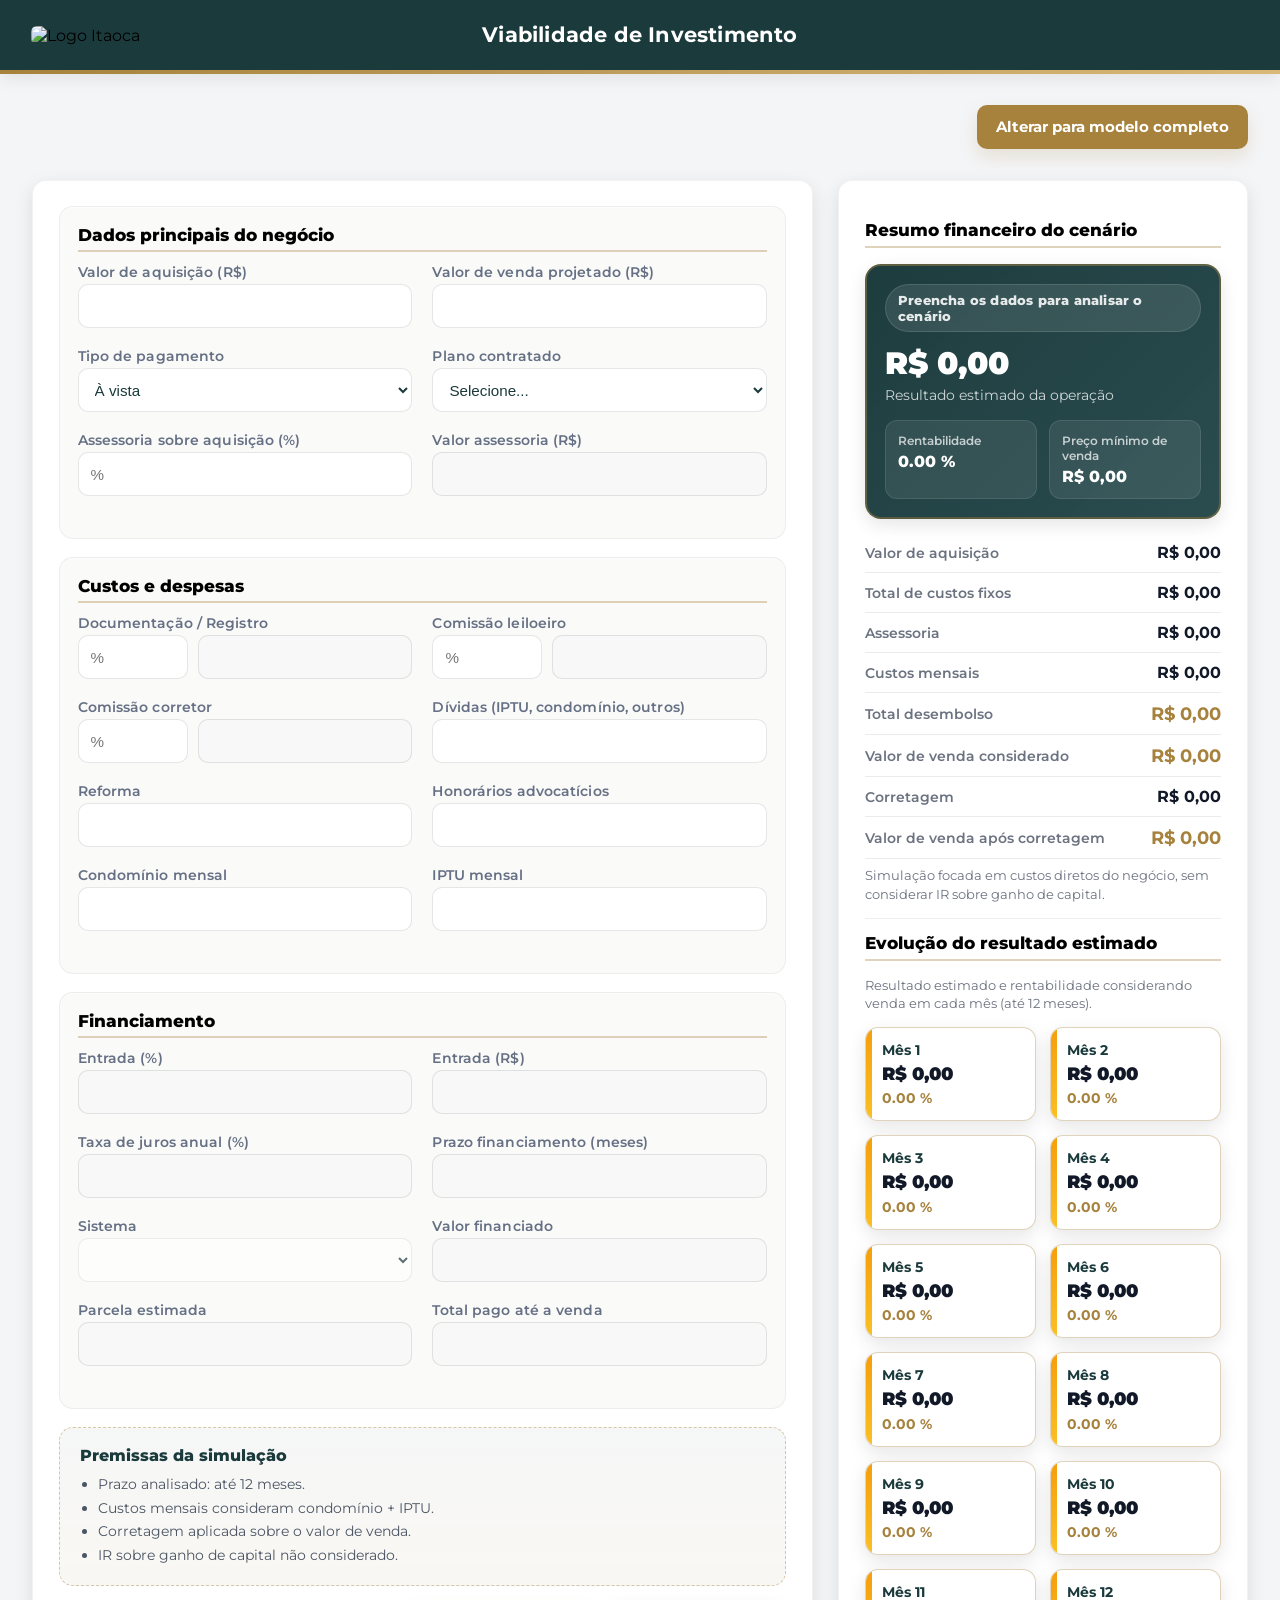
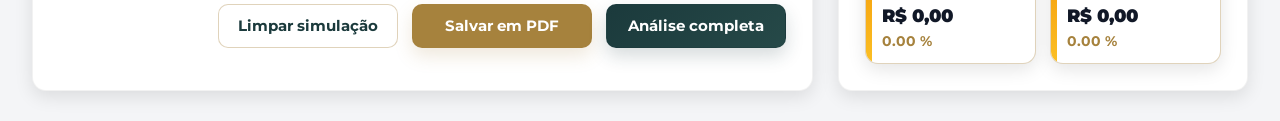
==== commit 1941578f: "Update print statement from 'Hello' to 'Goodbye'" ====
--- a/index.html
+++ b/index.html
@@ -27,8 +27,7 @@
 
 <div class="wrap">
   <div class="top-switch">
-    <a href="index.html" class="btn-secondary is-current">Modo simples</a>
-    <a href="index-2.html" class="btn-primary">Modo completo 2.0</a>
+    <a href="index-2.html" class="btn-primary">Alterar para modelo completo</a>
   </div>
 </div>
 
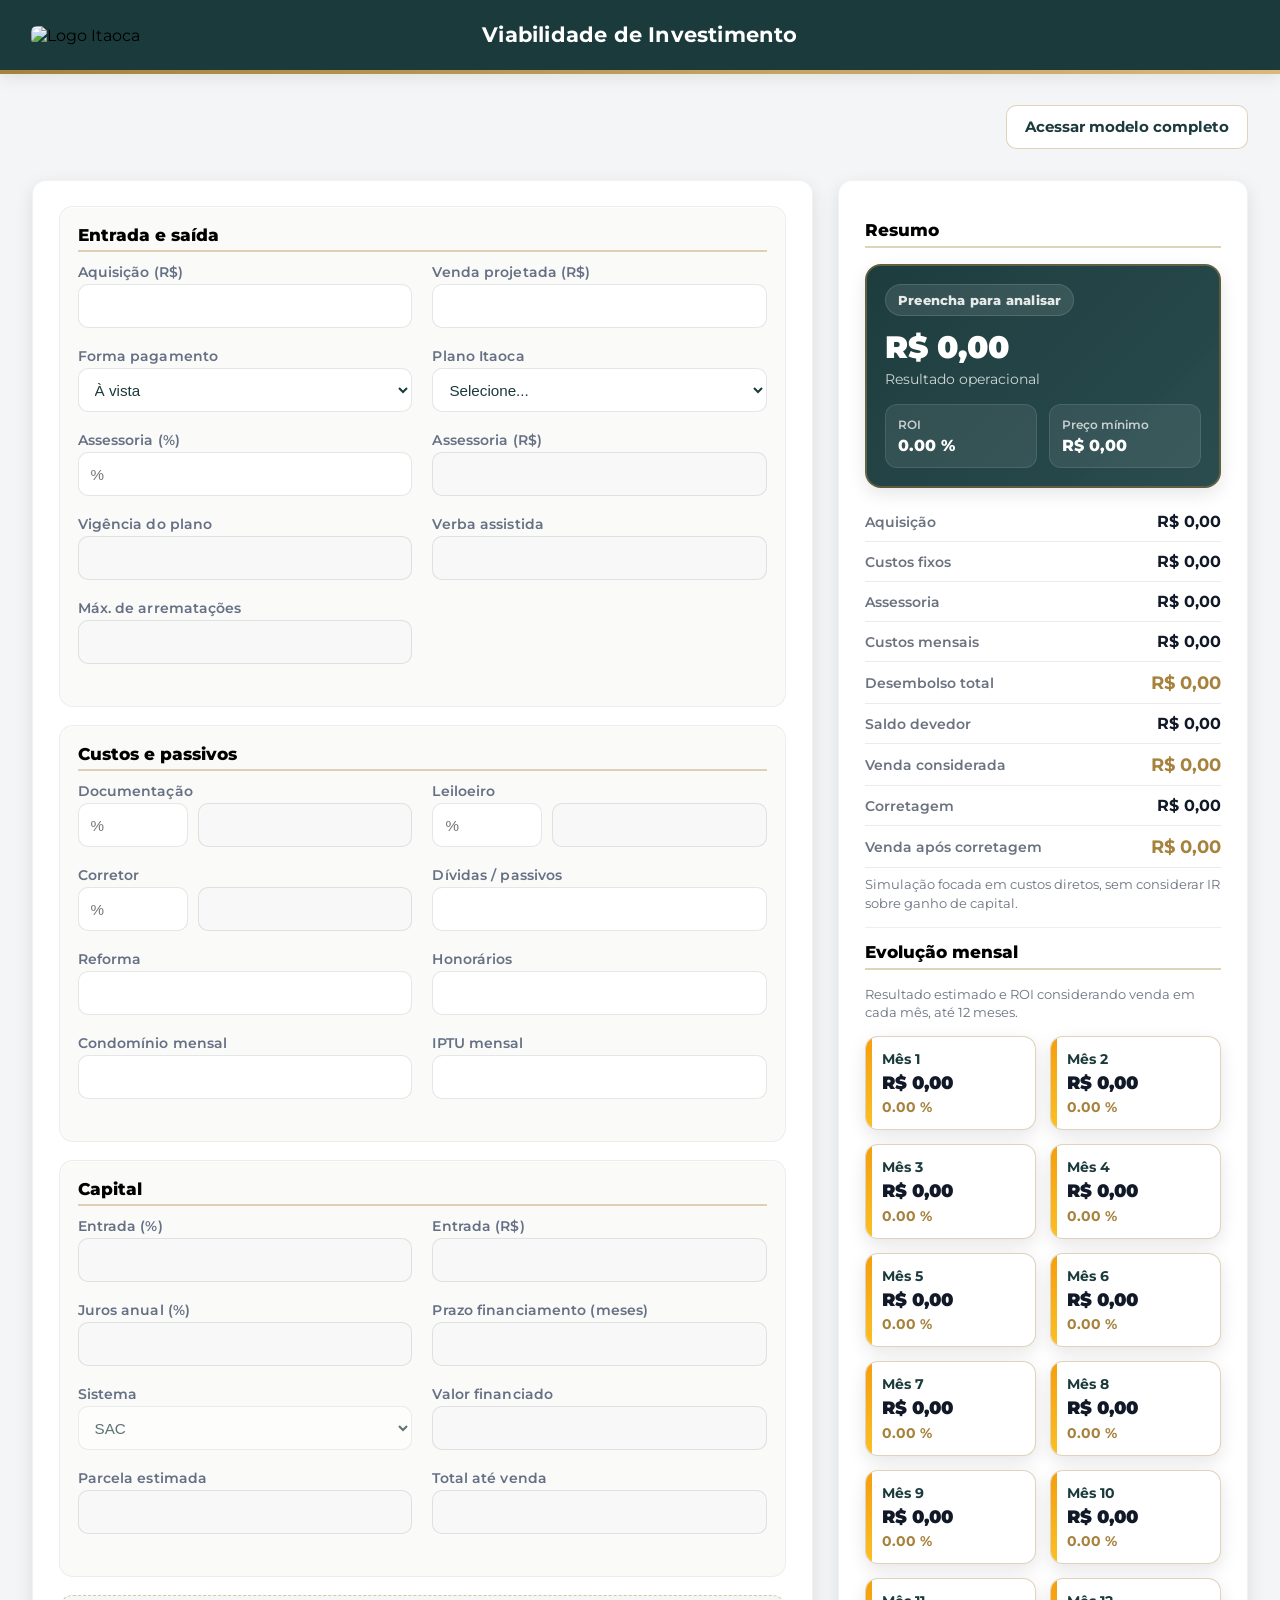
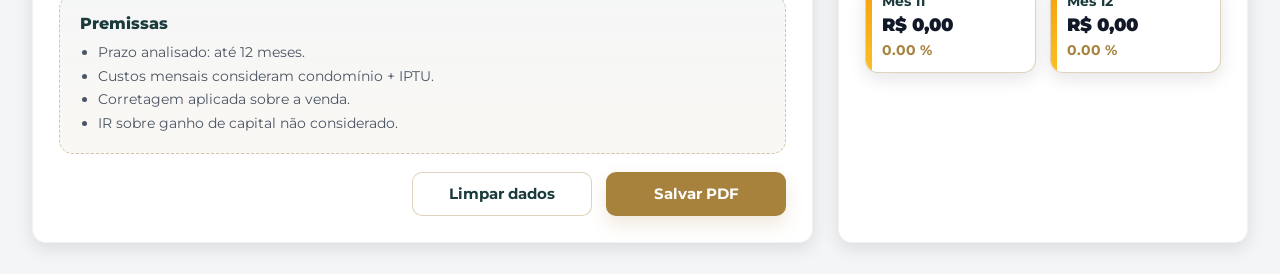
==== commit c6e6c605: "Update print statement from 'Hello' to 'Goodbye'" ====
--- a/index.html
+++ b/index.html
@@ -27,777 +27,875 @@
 
 <div class="wrap">
   <div class="top-switch">
-    <a href="index-2.html" class="btn-primary">Alterar para modelo completo</a>
+    <a href="index-2.html" class="btn-secondary btn-hide-print">Acessar modelo completo</a>
   </div>
 </div>
 
 
   <main class="wrap">
-    <div class="grid">
-
-      
-<section class="card card-form">
-  <div class="form-block">
-    <h2 class="section-title">Dados principais do negócio</h2>
-
-    <div class="form-grid">
-      <div class="field">
-        <label>Valor de aquisição (R$)</label>
-        <input id="valorAquisicao" type="text" />
-      </div>
-
-      <div class="field">
-        <label>Valor de venda projetado (R$)</label>
-        <input id="valorVenda" type="text" />
-      </div>
-
-      <div class="field">
-        <label>Tipo de pagamento</label>
-        <select id="tipoPagamento">
-          <option value="avista">À vista</option>
-          <option value="financiado">Financiado</option>
-        </select>
-      </div>
-
-      <div class="field">
-        <label>Plano contratado</label>
-        <select id="plano">
-          <option value="0">Selecione...</option>
-          <option value="2000">Classic – R$ 2.000,00</option>
-          <option value="5000">Gold – R$ 5.000,00</option>
-          <option value="7000">Exclusive – R$ 7.000,00</option>
-          <option value="10000">Prime – R$ 10.000,00</option>
-          <option value="25000">Private – R$ 25.000,00</option>
-        </select>
-      </div>
-
-      <div class="field">
-        <label>Assessoria sobre aquisição (%)</label>
-        <input id="percAssessoria" type="number" step="0.01" placeholder="%" />
-      </div>
-
-      <div class="field">
-        <label>Valor assessoria (R$)</label>
-        <input id="valorAssessoria" type="text" disabled />
-      </div>
-    </div>
+  <div class="grid">
+
+    <section class="card card-form">
+      <div class="form-block">
+        <h2 class="section-title">Entrada e saída</h2>
+
+        <div class="form-grid">
+          <div class="field">
+            <label>Aquisição (R$)</label>
+            <input id="valorAquisicao" type="text" />
+          </div>
+
+          <div class="field">
+            <label>Venda projetada (R$)</label>
+            <input id="valorVenda" type="text" />
+          </div>
+
+          <div class="field">
+            <label>Forma pagamento</label>
+            <select id="tipoPagamento">
+              <option value="avista">À vista</option>
+              <option value="financiado">Financiado</option>
+            </select>
+          </div>
+
+          <div class="field">
+            <label>Plano Itaoca</label>
+            <select id="plano">
+              <option value="0">Selecione...</option>
+              <option value="2000">Classic – R$ 2.000,00</option>
+              <option value="5000">Gold – R$ 5.000,00</option>
+              <option value="7000">Exclusive – R$ 7.000,00</option>
+              <option value="10000">Prime – R$ 10.000,00</option>
+              <option value="25000">Private – R$ 25.000,00</option>
+            </select>
+          </div>
+
+          <div class="field">
+            <label>Assessoria (%)</label>
+            <input id="percAssessoria" type="number" step="0.01" placeholder="%" />
+          </div>
+
+          <div class="field">
+            <label>Assessoria (R$)</label>
+            <input id="valorAssessoria" type="text" disabled />
+          </div>
+		  <div class="field">
+  <label>Vigência do plano</label>
+  <input id="vigenciaPlano" type="text" disabled />
+</div>
+
+<div class="field">
+  <label>Verba assistida</label>
+  <input id="verbaAssistidaPlano" type="text" disabled />
+</div>
+
+<div class="field">
+  <label>Máx. de arrematações</label>
+  <input id="maxArrematacoesPlano" type="text" disabled />
+</div>
+
+        </div>
+      </div>
+
+      <div class="form-block">
+        <h2 class="section-title">Custos e passivos</h2>
+
+        <div class="form-grid">
+          <div class="field">
+            <label>Documentação</label>
+            <div class="field-inline">
+              <input id="documentacaoPerc" type="number" step="0.01" placeholder="%" />
+              <input id="documentacao" type="text" disabled />
+            </div>
+          </div>
+
+          <div class="field">
+            <label>Leiloeiro</label>
+            <div class="field-inline">
+              <input id="leiloeiroPerc" type="number" step="0.01" placeholder="%" />
+              <input id="leiloeiro" type="text" disabled />
+            </div>
+          </div>
+
+          <div class="field">
+            <label>Corretor</label>
+            <div class="field-inline">
+              <input id="corretorPerc" type="number" step="0.01" placeholder="%" />
+              <input id="corretor" type="text" disabled />
+            </div>
+          </div>
+
+          <div class="field">
+            <label>Dívidas / passivos</label>
+            <input id="dividas" type="text" />
+          </div>
+
+          <div class="field">
+            <label>Reforma</label>
+            <input id="reforma" type="text" />
+          </div>
+
+          <div class="field">
+            <label>Honorários</label>
+            <input id="honorarios" type="text" />
+          </div>
+
+          <div class="field">
+            <label>Condomínio mensal</label>
+            <input id="condMensal" type="text" />
+          </div>
+
+          <div class="field">
+            <label>IPTU mensal</label>
+            <input id="iptuMensal" type="text" />
+          </div>
+        </div>
+      </div>
+
+      <div class="form-block">
+        <h2 class="section-title">Capital</h2>
+
+        <div class="form-grid">
+          <div class="field">
+            <label>Entrada (%)</label>
+            <input id="entradaPerc" type="number" step="0.01" />
+          </div>
+
+          <div class="field">
+            <label>Entrada (R$)</label>
+            <input id="entradaValor" type="text" disabled />
+          </div>
+
+          <div class="field">
+            <label>Juros anual (%)</label>
+            <input id="jurosAnual" type="number" step="0.01" />
+          </div>
+
+          <div class="field">
+            <label>Prazo financiamento (meses)</label>
+            <input id="prazoFinanciamento" type="number" />
+          </div>
+
+          <div class="field">
+            <label>Sistema</label>
+            <select id="sistema">
+              <option value="SAC">SAC</option>
+              <option value="PRICE">PRICE</option>
+            </select>
+          </div>
+
+          <div class="field">
+            <label>Valor financiado</label>
+            <input id="valorFinanciadoDisplay" type="text" disabled />
+          </div>
+
+          <div class="field">
+            <label>Parcela estimada</label>
+            <input id="parcelaDisplay" type="text" disabled />
+          </div>
+
+          <div class="field">
+            <label>Total até venda</label>
+            <input id="totalPagoFinAteVenda" type="text" disabled />
+          </div>
+        </div>
+      </div>
+
+      <div class="support-panel">
+        <h3 class="support-title">Premissas</h3>
+        <ul class="support-list">
+          <li>Prazo analisado: até 12 meses.</li>
+          <li>Custos mensais consideram condomínio + IPTU.</li>
+          <li>Corretagem aplicada sobre a venda.</li>
+          <li>IR sobre ganho de capital não considerado.</li>
+        </ul>
+      </div>
+
+      <div class="actions-row">
+        <button type="button" class="btn-secondary" id="btnLimparSimulacao">
+          Limpar dados
+        </button>
+
+        <button type="button" class="btn-primary btn-pdf" id="btnSalvarPDF">
+          Salvar PDF
+        </button>
+      </div>
+    </section>
+
+    <aside class="card">
+      <h2 class="section-title">Resumo</h2>
+
+      <div class="hero-resultado" id="heroResultado">
+        <div class="hero-status is-neutral" id="statusCenario">
+          Preencha para analisar
+        </div>
+
+        <div class="hero-valor" id="resultadoOperacao">R$ 0,00</div>
+        <div class="hero-subtitulo">Resultado operacional</div>
+
+        <div class="hero-metrics">
+          <div class="hero-metric">
+            <span class="hero-metric-label">ROI</span>
+            <strong class="hero-metric-value" id="rentabilidadeTotal">0,00 %</strong>
+          </div>
+
+          <div class="hero-metric">
+            <span class="hero-metric-label">Preço mínimo</span>
+            <strong class="hero-metric-value" id="precoMinimoVenda">R$ 0,00</strong>
+          </div>
+        </div>
+      </div>
+
+      <div class="stat">
+        <span class="label">Aquisição</span>
+        <span class="value" id="valorAquisicaoResumo">R$ 0,00</span>
+      </div>
+
+      <div class="stat">
+        <span class="label">Custos fixos</span>
+        <span class="value" id="totalCustosFixos">R$ 0,00</span>
+      </div>
+
+      <div class="stat">
+        <span class="label">Assessoria</span>
+        <span class="value" id="custoAssessoriaTotal">R$ 0,00</span>
+      </div>
+
+      <div class="stat">
+        <span class="label">Custos mensais</span>
+        <span class="value" id="custosMensaisResumo">R$ 0,00</span>
+      </div>
+
+      <div class="stat">
+        <span class="label">Desembolso total</span>
+        <span class="value money" id="totalDesembolso">R$ 0,00</span>
+      </div>
+
+      <div class="stat">
+        <span class="label">Venda considerada</span>
+        <span class="value money" id="valorVendaConsiderado">R$ 0,00</span>
+      </div>
+
+      <div class="stat">
+        <span class="label">Corretagem</span>
+        <span class="value" id="custoCorretagem">R$ 0,00</span>
+      </div>
+
+      <div class="stat">
+        <span class="label">Venda após corretagem</span>
+        <span class="value money" id="valorVendaAposCorretagem">R$ 0,00</span>
+      </div>
+
+      <p class="small-muted">
+        Simulação focada em custos diretos, sem considerar IR sobre ganho de capital.
+      </p>
+
+      <hr class="divider" />
+
+      <h2 class="section-title">Evolução mensal</h2>
+
+      <p class="small-muted">
+        Resultado estimado e ROI considerando venda em cada mês, até 12 meses.
+      </p>
+
+      <div class="meses-grid" id="listaLucroMeses"></div>
+    </aside>
+
   </div>
-
-  <div class="form-block">
-    <h2 class="section-title">Custos e despesas</h2>
-
-    <div class="form-grid">
-      <div class="field">
-        <label>Documentação / Registro</label>
-        <div class="field-inline">
-          <input id="documentacaoPerc" type="number" step="0.01" placeholder="%" />
-          <input id="documentacao" type="text" disabled />
-        </div>
-      </div>
-
-      <div class="field">
-        <label>Comissão leiloeiro</label>
-        <div class="field-inline">
-          <input id="leiloeiroPerc" type="number" step="0.01" placeholder="%" />
-          <input id="leiloeiro" type="text" disabled />
-        </div>
-      </div>
-
-      <div class="field">
-        <label>Comissão corretor</label>
-        <div class="field-inline">
-          <input id="corretorPerc" type="number" step="0.01" placeholder="%" />
-          <input id="corretor" type="text" disabled />
-        </div>
-      </div>
-
-      <div class="field">
-        <label>Dívidas (IPTU, condomínio, outros)</label>
-        <input id="dividas" type="text" />
-      </div>
-
-      <div class="field">
-        <label>Reforma</label>
-        <input id="reforma" type="text" />
-      </div>
-
-      <div class="field">
-        <label>Honorários advocatícios</label>
-        <input id="honorarios" type="text" />
-      </div>
-
-      <div class="field">
-        <label>Condomínio mensal</label>
-        <input id="condMensal" type="text" />
-      </div>
-
-      <div class="field">
-        <label>IPTU mensal</label>
-        <input id="iptuMensal" type="text" />
-      </div>
-    </div>
-  </div>
-
-  <div class="form-block">
-    <h2 class="section-title">Financiamento</h2>
-
-    <div class="form-grid">
-      <div class="field">
-        <label>Entrada (%)</label>
-        <input id="entradaPerc" type="number" step="0.01" />
-      </div>
-
-      <div class="field">
-        <label>Entrada (R$)</label>
-        <input id="entradaValor" type="text" disabled />
-      </div>
-
-      <div class="field">
-        <label>Taxa de juros anual (%)</label>
-        <input id="jurosAnual" type="number" step="0.01" />
-      </div>
-
-      <div class="field">
-        <label>Prazo financiamento (meses)</label>
-        <input id="prazoFinanciamento" type="number" />
-      </div>
-
-      <div class="field">
-        <label>Sistema</label>
-        <select id="sistema">
-          <option value="SAC">SAC</option>
-          <option value="PRICE">PRICE</option>
-        </select>
-      </div>
-
-      <div class="field">
-        <label>Valor financiado</label>
-        <input id="valorFinanciadoDisplay" type="text" disabled />
-      </div>
-
-      <div class="field">
-        <label>Parcela estimada</label>
-        <input id="parcelaDisplay" type="text" disabled />
-      </div>
-
-      <div class="field">
-        <label>Total pago até a venda</label>
-        <input id="totalPagoFinAteVenda" type="text" disabled />
-      </div>
-    </div>
-  </div>
-
-  <div class="support-panel">
-    <h3 class="support-title">Premissas da simulação</h3>
-    <ul class="support-list">
-      <li>Prazo analisado: até 12 meses.</li>
-      <li>Custos mensais consideram condomínio + IPTU.</li>
-      <li>Corretagem aplicada sobre o valor de venda.</li>
-      <li>IR sobre ganho de capital não considerado.</li>
-    </ul>
-  </div>
-
-  <div class="actions-row">
-  <button type="button" class="btn-secondary" id="btnLimparSimulacao">
-    Limpar simulação
-  </button>
-
-  <button type="button" class="btn-primary btn-pdf" id="btnSalvarPDF">
-    Salvar em PDF
-  </button>
-
-  <button type="button" class="btn-analysis" id="btnAnaliseCompleta">
-    Análise completa
-  </button>
-</div>
-
-  
-</section>
-	  
-	  
-      <aside class="card">
-        <h2 class="section-title">Resumo financeiro do cenário</h2>
-
-        <div class="hero-resultado" id="heroResultado">
-          <div class="hero-status is-neutral" id="statusCenario">
-            Preencha os dados para analisar o cenário
-          </div>
-
-          <div class="hero-valor" id="resultadoOperacao">R$ 0,00</div>
-          <div class="hero-subtitulo">Resultado estimado da operação</div>
-
-          <div class="hero-metrics">
-            <div class="hero-metric">
-              <span class="hero-metric-label">Rentabilidade</span>
-              <strong class="hero-metric-value" id="rentabilidadeTotal">0,00 %</strong>
-            </div>
-
-            <div class="hero-metric">
-              <span class="hero-metric-label">Preço mínimo de venda</span>
-              <strong class="hero-metric-value" id="precoMinimoVenda">R$ 0,00</strong>
-            </div>
-          </div>
-        </div>
-
-        <div class="stat">
-  <span class="label">Valor de aquisição</span>
-  <span class="value" id="valorAquisicaoResumo">R$ 0,00</span>
-</div>
-
-<div class="stat">
-  <span class="label">Total de custos fixos</span>
-  <span class="value" id="totalCustosFixos">R$ 0,00</span>
-</div>
-
-<div class="stat">
-  <span class="label">Assessoria</span>
-  <span class="value" id="custoAssessoriaTotal">R$ 0,00</span>
-</div>
-
-<div class="stat">
-  <span class="label">Custos mensais</span>
-  <span class="value" id="custosMensaisResumo">R$ 0,00</span>
-</div>
-
-<div class="stat">
-  <span class="label">Total desembolso</span>
-  <span class="value money" id="totalDesembolso">R$ 0,00</span>
-</div>
-
-<div class="stat">
-  <span class="label">Valor de venda considerado</span>
-  <span class="value money" id="valorVendaConsiderado">R$ 0,00</span>
-</div>
-
-<div class="stat">
-  <span class="label">Corretagem</span>
-  <span class="value" id="custoCorretagem">R$ 0,00</span>
-</div>
-
-<div class="stat">
-  <span class="label">Valor de venda após corretagem</span>
-  <span class="value money" id="valorVendaAposCorretagem">R$ 0,00</span>
-</div>
-
-
-
-
-        <p class="small-muted">
-          Simulação focada em custos diretos do negócio, sem considerar IR sobre ganho de capital.
-        </p>
-
-        <hr class="divider" />
-
-        <h2 class="section-title">Evolução do resultado estimado</h2>
-
-        <p class="small-muted">
-          Resultado estimado e rentabilidade considerando venda em cada mês (até 12 meses).
-        </p>
-
-        <div class="meses-grid" id="listaLucroMeses"></div>
-      </aside>
-
-    </div>
-  </main>
+</main>
 
   <script>
-    function parseCurrency(raw){
-      if(raw === undefined || raw === null) return 0;
-      if(typeof raw === "number") return raw;
-
-      raw = String(raw).trim();
-      if(raw === "") return 0;
-
-      raw = raw.replace(/\s/g, "").replace(/^R\$/i, "");
-
-      if(raw.indexOf(",") > -1 && raw.indexOf(".") > -1){
-        raw = raw.replace(/\./g, "").replace(",", ";");
+  function parseCurrency(raw){
+    if(raw === undefined || raw === null) return 0;
+    if(typeof raw === "number") return raw;
+
+    raw = String(raw).trim();
+    if(raw === "") return 0;
+
+    raw = raw.replace(/\s/g, "").replace(/^R\$/i, "");
+
+    if(raw.indexOf(",") > -1 && raw.indexOf(".") > -1){
+      raw = raw.replace(/\./g, "").replace(",", ";");
+    }
+
+    raw = raw.replace(",", ".").replace(";", ".");
+    const n = parseFloat(raw);
+    return isNaN(n) ? 0 : n;
+  }
+
+  function fmtBRL(v){
+    return Number(v || 0).toLocaleString("pt-BR", {
+      style: "currency",
+      currency: "BRL"
+    });
+  }
+
+  function fmtNumberInput(v){
+    return Number(v || 0).toLocaleString("pt-BR", {
+      minimumFractionDigits: 2,
+      maximumFractionDigits: 2
+    });
+  }
+
+  function setInputValue(id, value){
+    const el = document.getElementById(id);
+    if(el) el.value = value;
+  }
+
+  function setTextValue(id, value){
+    const el = document.getElementById(id);
+    if(el) el.textContent = value;
+  }
+
+  function bind(id, eventName, handler){
+    const el = document.getElementById(id);
+    if(el) el.addEventListener(eventName, handler);
+  }
+
+  function getEntradaPercLimitado(){
+    const el = document.getElementById("entradaPerc");
+    if(!el) return 0;
+
+    let perc = parseFloat(el.value);
+    if(isNaN(perc)) return 0;
+
+    perc = Math.max(0, Math.min(100, perc));
+    return perc;
+  }
+
+  function normalizarEntradaPerc(){
+    const el = document.getElementById("entradaPerc");
+    if(!el) return;
+
+    const raw = String(el.value).trim();
+    if(raw === "") return;
+
+    let perc = parseFloat(raw);
+    if(isNaN(perc)) perc = 0;
+
+    perc = Math.max(0, Math.min(100, perc));
+    el.value = String(perc)
+      .replace(/(\.\d*?[1-9])0+$/, "$1")
+      .replace(/\.0+$/, "");
+
+    calcular();
+  }
+
+  function calcFinDetalhado(valorFin, taxaAnual, prazoTotal, mesesConsiderados, sistema){
+    const i = (taxaAnual / 100) / 12;
+    let jurosAcum = 0;
+    let principalPago = 0;
+    let parcela = 0;
+    let saldo = valorFin;
+
+    if(prazoTotal <= 0 || valorFin <= 0){
+      return { jurosAcum: 0, principalPago: 0, parcela: 0, saldoDevedor: valorFin };
+    }
+
+    if(sistema === "PRICE"){
+      if(i === 0){
+        parcela = valorFin / prazoTotal;
+      } else {
+        parcela = valorFin * (i * Math.pow(1 + i, prazoTotal)) / (Math.pow(1 + i, prazoTotal) - 1);
       }
 
-      raw = raw.replace(",", ".").replace(";", ".");
-      const n = parseFloat(raw);
-      return isNaN(n) ? 0 : n;
-    }
-
-    function fmtBRL(v){
-      return Number(v || 0).toLocaleString("pt-BR", {
-        style: "currency",
-        currency: "BRL"
-      });
-    }
-
-    function fmtNumberInput(v){
-      return Number(v || 0).toLocaleString("pt-BR", {
-        minimumFractionDigits: 2,
-        maximumFractionDigits: 2
-      });
-    }
-
-    function calcFinDetalhado(valorFin, taxaAnual, prazoTotal, mesesConsiderados, sistema){
-      const i = (taxaAnual / 100) / 12;
-      let jurosAcum = 0;
-      let principalPago = 0;
-      let parcela = 0;
-      let saldo = valorFin;
-
-      if(prazoTotal <= 0 || valorFin <= 0){
-        return { jurosAcum: 0, principalPago: 0, parcela: 0, saldoDevedor: valorFin };
-      }
-
-      if(sistema === "PRICE"){
-        if(i === 0){
-          parcela = valorFin / prazoTotal;
-        } else {
-          parcela = valorFin * (i * Math.pow(1 + i, prazoTotal)) / (Math.pow(1 + i, prazoTotal) - 1);
-        }
-
-        const meses = Math.min(mesesConsiderados, prazoTotal);
-
-        for(let m = 1; m <= meses; m++){
-          const jurosMes = saldo * i;
-          const amort = parcela - jurosMes;
-          const amortReal = Math.max(0, amort);
-
-          jurosAcum += jurosMes;
-          principalPago += amortReal;
-          saldo = Math.max(0, saldo - amortReal);
-        }
-
-        return { jurosAcum, principalPago, parcela, saldoDevedor: saldo };
-      }
-
-      const amort = valorFin / prazoTotal;
-      let primeiraParcela = 0;
       const meses = Math.min(mesesConsiderados, prazoTotal);
 
       for(let m = 1; m <= meses; m++){
         const jurosMes = saldo * i;
-        const parcelaMes = amort + jurosMes;
-
-        if(m === 1) primeiraParcela = parcelaMes;
+        const amort = parcela - jurosMes;
+        const amortReal = Math.max(0, amort);
 
         jurosAcum += jurosMes;
-        principalPago += amort;
-        saldo = Math.max(0, saldo - amort);
+        principalPago += amortReal;
+        saldo = Math.max(0, saldo - amortReal);
       }
 
-      return { jurosAcum, principalPago, parcela: primeiraParcela, saldoDevedor: saldo };
-    }
-
-    function setFinancingBlock(disabled){
-      const ids = ["entradaPerc", "jurosAnual", "prazoFinanciamento", "sistema"];
-
-      ids.forEach(id => {
-        const el = document.getElementById(id);
-        if(!el) return;
-        el.disabled = !!disabled;
-        if(disabled) el.value = "";
+      return { jurosAcum, principalPago, parcela, saldoDevedor: saldo };
+    }
+
+    const amort = valorFin / prazoTotal;
+    let primeiraParcela = 0;
+    const meses = Math.min(mesesConsiderados, prazoTotal);
+
+    for(let m = 1; m <= meses; m++){
+      const jurosMes = saldo * i;
+      const parcelaMes = amort + jurosMes;
+
+      if(m === 1) primeiraParcela = parcelaMes;
+
+      jurosAcum += jurosMes;
+      principalPago += amort;
+      saldo = Math.max(0, saldo - amort);
+    }
+
+    return { jurosAcum, principalPago, parcela: primeiraParcela, saldoDevedor: saldo };
+  }
+
+  function setFinancingBlock(disabled){
+    const ids = ["entradaPerc", "jurosAnual", "prazoFinanciamento", "sistema"];
+
+    ids.forEach(id => {
+      const el = document.getElementById(id);
+      if(!el) return;
+
+      el.disabled = !!disabled;
+
+      if(disabled){
+        if(id === "sistema"){
+          el.value = "SAC";
+        } else {
+          el.value = "";
+        }
+      }
+    });
+  }
+
+  function handleTipoPagamentoChange(){
+    const tipo = (document.getElementById("tipoPagamento")?.value || "avista").toLowerCase();
+
+    if(tipo === "avista"){
+      setFinancingBlock(true);
+    } else {
+      setFinancingBlock(false);
+      const sistemaEl = document.getElementById("sistema");
+      if(sistemaEl && !sistemaEl.value) sistemaEl.value = "SAC";
+    }
+
+    calcular();
+  }
+
+  const moneyFields = [
+    "valorAquisicao",
+    "valorVenda",
+    "dividas",
+    "reforma",
+    "honorarios",
+    "condMensal",
+    "iptuMensal"
+  ];
+
+  function attachCurrencyFormatting(){
+    moneyFields.forEach(id => {
+      const el = document.getElementById(id);
+      if(!el) return;
+
+      el.addEventListener("focus", function(){
+        const n = parseCurrency(this.value);
+        this.value = n ? n.toFixed(2).replace(".", ",") : "";
       });
-    }
-
-    function handleTipoPagamentoChange(){
-      const tipo = (document.getElementById("tipoPagamento")?.value || "avista").toLowerCase();
-
-      if(tipo === "avista"){
-        setFinancingBlock(true);
+
+      el.addEventListener("blur", function(){
+        const n = parseCurrency(this.value);
+
+        if(n === 0 && String(this.value).trim() === ""){
+          this.value = "";
+          calcular();
+          return;
+        }
+
+        this.value = fmtNumberInput(n);
+        calcular();
+      });
+    });
+  }
+
+  const PLANOS = {
+    "2000": {
+      nome: "Classic",
+      fee: 2000,
+      percAssessoria: 12,
+      verbaAssistida: 150000,
+      maxArrematacoes: 1,
+      vigenciaMeses: 12
+    },
+    "5000": {
+      nome: "Gold",
+      fee: 5000,
+      percAssessoria: 11,
+      verbaAssistida: 300000,
+      maxArrematacoes: 2,
+      vigenciaMeses: 12
+    },
+    "7000": {
+      nome: "Exclusive",
+      fee: 7000,
+      percAssessoria: 10,
+      verbaAssistida: 500000,
+      maxArrematacoes: 3,
+      vigenciaMeses: 12
+    },
+    "10000": {
+      nome: "Prime",
+      fee: 10000,
+      percAssessoria: 9,
+      verbaAssistida: 800000,
+      maxArrematacoes: 4,
+      vigenciaMeses: 12
+    },
+    "25000": {
+      nome: "Private",
+      fee: 25000,
+      percAssessoria: 8,
+      verbaAssistida: 2500000,
+      maxArrematacoes: 8,
+      vigenciaMeses: 12
+    }
+  };
+
+  function limparCamposPlano(){
+    ["vigenciaPlano", "verbaAssistidaPlano", "maxArrematacoesPlano"].forEach(id => {
+      setInputValue(id, "");
+    });
+  }
+
+  function aplicarPlano(){
+    const planoId = document.getElementById("plano")?.value || "0";
+    const cfg = PLANOS[planoId];
+
+    if(!cfg){
+      setInputValue("percAssessoria", "");
+      limparCamposPlano();
+      atualizarPercentuais();
+      calcular();
+      return;
+    }
+
+    setInputValue("percAssessoria", cfg.percAssessoria.toFixed(2));
+    setInputValue("vigenciaPlano", `${cfg.vigenciaMeses} meses`);
+    setInputValue("verbaAssistidaPlano", fmtBRL(cfg.verbaAssistida));
+    setInputValue("maxArrematacoesPlano", String(cfg.maxArrematacoes));
+
+    atualizarPercentuais();
+    calcular();
+  }
+
+  function atualizarPercentuais(){
+    const valorAquisicao = parseCurrency(document.getElementById("valorAquisicao")?.value);
+    const valorVenda = parseCurrency(document.getElementById("valorVenda")?.value);
+
+    const docPerc = (parseFloat(document.getElementById("documentacaoPerc")?.value) || 0) / 100;
+    const leiPerc = (parseFloat(document.getElementById("leiloeiroPerc")?.value) || 0) / 100;
+    const corPerc = (parseFloat(document.getElementById("corretorPerc")?.value) || 0) / 100;
+    const percAss = (parseFloat(document.getElementById("percAssessoria")?.value) || 0) / 100;
+
+    const docVal = valorAquisicao * docPerc;
+    const leiVal = valorAquisicao * leiPerc;
+    const corVal = valorVenda * corPerc;
+    const valorAssessoria = valorAquisicao * percAss;
+
+    setInputValue("valorAssessoria", valorAssessoria ? fmtBRL(valorAssessoria) : "");
+    setInputValue("documentacao", docVal ? fmtBRL(docVal) : "");
+    setInputValue("leiloeiro", leiVal ? fmtBRL(leiVal) : "");
+    setInputValue("corretor", corVal ? fmtBRL(corVal) : "");
+  }
+
+  function getCorretorPercAtual(){
+    return (parseFloat(document.getElementById("corretorPerc")?.value) || 0) / 100;
+  }
+
+  function calcularPrecoMinimoVenda(cenario){
+    const percCorretor = getCorretorPercAtual();
+    const saldo = cenario.tipoPagamento === "financiado" ? cenario.saldoDevedor : 0;
+    const divisor = 1 - percCorretor;
+
+    if(divisor <= 0) return 0;
+    return (cenario.desembolso + saldo) / divisor;
+  }
+
+  function atualizarStatusCenario(cenario){
+    const el = document.getElementById("statusCenario");
+    if(!el) return;
+
+    el.classList.remove("is-neutral", "is-good", "is-bad", "is-warning");
+
+    if(cenario.desembolso <= 0 || cenario.valorVendaBruto <= 0){
+      el.textContent = "Preencha para analisar";
+      el.classList.add("is-neutral");
+      return;
+    }
+
+    const rentabilidade = cenario.desembolso > 0
+      ? (cenario.lucroLiquido / cenario.desembolso) * 100
+      : 0;
+
+    if(cenario.lucroLiquido < 0){
+      el.textContent = "Operação inviável";
+      el.classList.add("is-bad");
+      return;
+    }
+
+    if(rentabilidade < 15){
+      el.textContent = "Margem sensível";
+      el.classList.add("is-warning");
+      return;
+    }
+
+    el.textContent = "Operação atrativa";
+    el.classList.add("is-good");
+  }
+
+  function ensureSaldoDevedorResumo(){
+    if(document.getElementById("saldoDevedorResumo")) return;
+
+    const totalDesembolso = document.getElementById("totalDesembolso");
+    if(!totalDesembolso) return;
+
+    const statRef = totalDesembolso.closest(".stat");
+    if(!statRef) return;
+
+    const novoStat = document.createElement("div");
+    novoStat.className = "stat";
+    novoStat.innerHTML = `
+      <span class="label">Saldo devedor</span>
+      <span class="value" id="saldoDevedorResumo">R$ 0,00</span>
+    `;
+
+    statRef.insertAdjacentElement("afterend", novoStat);
+  }
+
+  function calcularCenario(prazoConsideradoMeses){
+    const tipoPagamento = (document.getElementById("tipoPagamento")?.value || "avista").toLowerCase();
+    const valorAquisicao = parseCurrency(document.getElementById("valorAquisicao")?.value);
+    const valorVenda = parseCurrency(document.getElementById("valorVenda")?.value);
+
+    const plano = parseFloat(document.getElementById("plano")?.value) || 0;
+    const valorAssessoria = parseCurrency(document.getElementById("valorAssessoria")?.value);
+
+    const entradaPerc = getEntradaPercLimitado();
+    const jurosAnual = parseFloat(document.getElementById("jurosAnual")?.value) || 0;
+    const prazoFin = Math.max(0, parseInt(document.getElementById("prazoFinanciamento")?.value) || 0);
+    const sistema = document.getElementById("sistema")?.value || "SAC";
+
+    const entradaValor = Math.min(valorAquisicao, valorAquisicao * (entradaPerc / 100));
+
+    let valorFinanciado = 0;
+    let parcela = 0;
+    let totalPagoFinanciamentoAteVenda = 0;
+    let saldoDevedor = 0;
+
+    if(tipoPagamento === "financiado" && valorAquisicao > 0 && prazoFin > 0){
+      valorFinanciado = Math.max(0, valorAquisicao - entradaValor);
+
+      const fin = calcFinDetalhado(
+        valorFinanciado,
+        jurosAnual,
+        prazoFin,
+        prazoConsideradoMeses,
+        sistema
+      );
+
+      parcela = fin.parcela;
+      totalPagoFinanciamentoAteVenda = fin.jurosAcum + fin.principalPago;
+      saldoDevedor = fin.saldoDevedor;
+    }
+
+    atualizarPercentuais();
+
+    const documentacao = parseCurrency(document.getElementById("documentacao")?.value);
+    const dividas = parseCurrency(document.getElementById("dividas")?.value);
+    const reforma = parseCurrency(document.getElementById("reforma")?.value);
+    const honorarios = parseCurrency(document.getElementById("honorarios")?.value);
+    const leiloeiro = parseCurrency(document.getElementById("leiloeiro")?.value);
+    const corretor = parseCurrency(document.getElementById("corretor")?.value);
+    const condMensal = parseCurrency(document.getElementById("condMensal")?.value);
+    const iptuMensal = parseCurrency(document.getElementById("iptuMensal")?.value);
+
+    const condTotal = condMensal * prazoConsideradoMeses;
+    const iptuTotal = iptuMensal * prazoConsideradoMeses;
+
+    const custosFixos = documentacao + dividas + reforma + honorarios + leiloeiro;
+    const custosTempo = condTotal + iptuTotal;
+
+    let desembolso = 0;
+
+    if(tipoPagamento === "avista"){
+      desembolso = valorAquisicao + custosFixos + custosTempo + plano + valorAssessoria;
+    } else {
+      desembolso = entradaValor + totalPagoFinanciamentoAteVenda + custosFixos + custosTempo + plano + valorAssessoria;
+    }
+
+    const valorVendaBruto = valorVenda;
+    let valorVendaLiquido = valorVendaBruto - corretor;
+
+    if(tipoPagamento === "financiado"){
+      valorVendaLiquido -= saldoDevedor;
+    }
+
+    const lucroLiquido = valorVendaLiquido - desembolso;
+
+    return {
+      tipoPagamento,
+      valorAquisicao,
+      valorVendaBruto,
+      prazoConsideradoMeses,
+      entradaPerc,
+      entradaValor,
+      valorFinanciado,
+      parcela,
+      totalPagoFinanciamentoAteVenda,
+      saldoDevedor,
+      documentacao,
+      dividas,
+      reforma,
+      honorarios,
+      leiloeiro,
+      corretor,
+      condTotal,
+      iptuTotal,
+      custosFixos,
+      custosTempo,
+      plano,
+      valorAssessoria,
+      desembolso,
+      valorVendaLiquido,
+      lucroLiquido
+    };
+  }
+
+  function calcular(){
+    const prazoMeses = 12;
+    const cFinal = calcularCenario(prazoMeses);
+    const valorVendaAposCorretagem = cFinal.valorVendaBruto - cFinal.corretor;
+
+    setTextValue("valorAquisicaoResumo", fmtBRL(cFinal.valorAquisicao));
+    setTextValue("totalCustosFixos", fmtBRL(cFinal.custosFixos));
+    setTextValue("custoAssessoriaTotal", fmtBRL(cFinal.plano + cFinal.valorAssessoria));
+    setTextValue("custosMensaisResumo", fmtBRL(cFinal.custosTempo));
+    setTextValue("totalDesembolso", fmtBRL(cFinal.desembolso));
+    setTextValue("saldoDevedorResumo", fmtBRL(cFinal.saldoDevedor));
+    setTextValue("valorVendaConsiderado", fmtBRL(cFinal.valorVendaBruto));
+    setTextValue("custoCorretagem", fmtBRL(cFinal.corretor));
+    setTextValue("valorVendaAposCorretagem", fmtBRL(valorVendaAposCorretagem));
+
+    setInputValue("entradaValor", cFinal.entradaValor ? fmtBRL(cFinal.entradaValor) : "");
+    setInputValue("valorFinanciadoDisplay", cFinal.valorFinanciado ? fmtBRL(cFinal.valorFinanciado) : "");
+    setInputValue("parcelaDisplay", cFinal.parcela ? fmtBRL(cFinal.parcela) : "");
+    setInputValue("totalPagoFinAteVenda", cFinal.totalPagoFinanciamentoAteVenda ? fmtBRL(cFinal.totalPagoFinanciamentoAteVenda) : "");
+
+    const rentabilidade = cFinal.desembolso > 0
+      ? (cFinal.lucroLiquido / cFinal.desembolso) * 100
+      : 0;
+
+    setTextValue("resultadoOperacao", fmtBRL(cFinal.lucroLiquido));
+    setTextValue("rentabilidadeTotal", `${rentabilidade.toFixed(2)} %`);
+    setTextValue("precoMinimoVenda", fmtBRL(calcularPrecoMinimoVenda(cFinal)));
+
+    atualizarStatusCenario(cFinal);
+
+    const lista = document.getElementById("listaLucroMeses");
+    if(!lista) return;
+
+    lista.innerHTML = "";
+
+    for(let m = 1; m <= prazoMeses; m++){
+      const cMes = calcularCenario(m);
+      const percMes = cMes.desembolso > 0 ? (cMes.lucroLiquido / cMes.desembolso) * 100 : 0;
+
+      const card = document.createElement("div");
+      card.className = "mes-card";
+
+      if(cMes.lucroLiquido < 0){
+        card.classList.add("is-negative");
+      } else if(percMes < 15){
+        card.classList.add("is-warning");
       } else {
-        setFinancingBlock(false);
-        const sistemaEl = document.getElementById("sistema");
-        if(sistemaEl && (!sistemaEl.value || sistemaEl.value === "")) sistemaEl.value = "SAC";
+        card.classList.add("is-positive");
       }
 
-      calcular();
-    }
-
-    const moneyFields = [
+      card.innerHTML = `
+        <div class="mes-title">Mês ${m}</div>
+        <div class="mes-value">${fmtBRL(cMes.lucroLiquido)}</div>
+        <div class="mes-perc">${percMes.toFixed(2)} %</div>
+      `;
+
+      lista.appendChild(card);
+    }
+  }
+
+  function limparSimulacao(){
+    const idsLimpar = [
       "valorAquisicao",
       "valorVenda",
+      "percAssessoria",
+      "valorAssessoria",
+      "vigenciaPlano",
+      "verbaAssistidaPlano",
+      "maxArrematacoesPlano",
+      "documentacaoPerc",
+      "documentacao",
+      "leiloeiroPerc",
+      "leiloeiro",
+      "corretorPerc",
+      "corretor",
       "dividas",
       "reforma",
       "honorarios",
       "condMensal",
-      "iptuMensal"
+      "iptuMensal",
+      "entradaPerc",
+      "entradaValor",
+      "jurosAnual",
+      "prazoFinanciamento",
+      "valorFinanciadoDisplay",
+      "parcelaDisplay",
+      "totalPagoFinAteVenda"
     ];
 
-    function attachCurrencyFormatting(){
-      moneyFields.forEach(id => {
-        const el = document.getElementById(id);
-        if(!el) return;
-
-        el.addEventListener("focus", function(){
-          const n = parseCurrency(this.value);
-          this.value = n ? n.toFixed(2).replace(".", ",") : "";
-        });
-
-        el.addEventListener("blur", function(){
-          const n = parseCurrency(this.value);
-
-          if(n === 0 && String(this.value).trim() === ""){
-            this.value = "";
-            calcular();
-            return;
-          }
-
-          this.value = fmtNumberInput(n);
-          calcular();
-        });
-      });
-    }
-
-    function atualizarPercentuais(){
-      const valorAquisicao = parseCurrency(document.getElementById("valorAquisicao").value);
-      const valorVenda = parseCurrency(document.getElementById("valorVenda").value);
-
-      const docPerc = (parseFloat(document.getElementById("documentacaoPerc").value) || 0) / 100;
-      const leiPerc = (parseFloat(document.getElementById("leiloeiroPerc").value) || 0) / 100;
-      const corPerc = (parseFloat(document.getElementById("corretorPerc").value) || 0) / 100;
-      const percAss = (parseFloat(document.getElementById("percAssessoria").value) || 0) / 100;
-
-      const docVal = valorAquisicao * docPerc;
-      const leiVal = valorAquisicao * leiPerc;
-      const corVal = valorVenda * corPerc;
-      const valorAssessoria = valorAquisicao * percAss;
-
-      document.getElementById("valorAssessoria").value = valorAssessoria ? fmtBRL(valorAssessoria) : "";
-      document.getElementById("documentacao").value = docVal ? fmtBRL(docVal) : "";
-      document.getElementById("leiloeiro").value = leiVal ? fmtBRL(leiVal) : "";
-      document.getElementById("corretor").value = corVal ? fmtBRL(corVal) : "";
-    }
-
-    function getCorretorPercAtual(){
-      return (parseFloat(document.getElementById("corretorPerc")?.value) || 0) / 100;
-    }
-
-    function calcularPrecoMinimoVenda(cenario){
-      const percCorretor = getCorretorPercAtual();
-      const saldo = cenario.tipoPagamento === "financiado" ? cenario.saldoDevedor : 0;
-      const divisor = 1 - percCorretor;
-
-      if(divisor <= 0) return 0;
-      return (cenario.desembolso + saldo) / divisor;
-    }
-
-    function atualizarStatusCenario(cenario){
-      const el = document.getElementById("statusCenario");
-      if(!el) return;
-
-      el.classList.remove("is-neutral", "is-good", "is-bad", "is-warning");
-
-      if(cenario.desembolso <= 0 || cenario.valorVendaBruto <= 0){
-        el.textContent = "Preencha os dados para analisar o cenário";
-        el.classList.add("is-neutral");
-        return;
-      }
-
-      const rentabilidade = cenario.desembolso > 0
-        ? (cenario.lucroLiquido / cenario.desembolso) * 100
-        : 0;
-
-      if(cenario.lucroLiquido < 0){
-        el.textContent = "Operação inviável";
-        el.classList.add("is-bad");
-        return;
-      }
-
-      if(rentabilidade < 15){
-        el.textContent = "Margem sensível";
-        el.classList.add("is-warning");
-        return;
-      }
-
-      el.textContent = "Operação atrativa";
-      el.classList.add("is-good");
-    }
-
-    function calcularCenario(prazoConsideradoMeses){
-      const tipoPagamento = (document.getElementById("tipoPagamento").value || "avista").toLowerCase();
-      const valorAquisicao = parseCurrency(document.getElementById("valorAquisicao").value);
-      const valorVenda = parseCurrency(document.getElementById("valorVenda").value);
-
-      const plano = parseFloat(document.getElementById("plano").value) || 0;
-      const valorAssessoria = parseCurrency(document.getElementById("valorAssessoria").value);
-
-      const entradaPerc = parseFloat(document.getElementById("entradaPerc").value) || 0;
-      const jurosAnual = parseFloat(document.getElementById("jurosAnual").value) || 0;
-      const prazoFin = Math.max(0, parseInt(document.getElementById("prazoFinanciamento").value) || 0);
-      const sistema = document.getElementById("sistema").value || "SAC";
-
-      const entradaValor = valorAquisicao * (entradaPerc / 100);
-
-      let valorFinanciado = 0;
-      let parcela = 0;
-      let totalPagoFinanciamentoAteVenda = 0;
-      let saldoDevedor = 0;
-
-      if(tipoPagamento === "financiado" && valorAquisicao > 0 && prazoFin > 0){
-        valorFinanciado = Math.max(0, valorAquisicao - entradaValor);
-
-        const fin = calcFinDetalhado(
-          valorFinanciado,
-          jurosAnual,
-          prazoFin,
-          prazoConsideradoMeses,
-          sistema
-        );
-
-        parcela = fin.parcela;
-        totalPagoFinanciamentoAteVenda = fin.jurosAcum + fin.principalPago;
-        saldoDevedor = fin.saldoDevedor;
-      }
-
+    idsLimpar.forEach(id => {
+      const el = document.getElementById(id);
+      if(el) el.value = "";
+    });
+
+    setTextValue("saldoDevedorResumo", fmtBRL(0));
+
+    setInputValue("tipoPagamento", "avista");
+    setInputValue("plano", "0");
+    setInputValue("sistema", "SAC");
+
+    atualizarPercentuais();
+    handleTipoPagamentoChange();
+  }
+
+  function salvarPDF(){
+    window.print();
+  }
+
+  document.addEventListener("DOMContentLoaded", function(){
+    ensureSaldoDevedorResumo();
+    attachCurrencyFormatting();
+
+    bind("tipoPagamento", "change", handleTipoPagamentoChange);
+    bind("entradaPerc", "input", calcular);
+    bind("entradaPerc", "blur", normalizarEntradaPerc);
+    bind("jurosAnual", "input", calcular);
+    bind("prazoFinanciamento", "input", calcular);
+    bind("sistema", "change", calcular);
+
+    bind("plano", "change", aplicarPlano);
+
+    bind("percAssessoria", "input", function(){
       atualizarPercentuais();
-
-      const documentacao = parseCurrency(document.getElementById("documentacao").value);
-      const dividas = parseCurrency(document.getElementById("dividas").value);
-      const reforma = parseCurrency(document.getElementById("reforma").value);
-      const honorarios = parseCurrency(document.getElementById("honorarios").value);
-      const leiloeiro = parseCurrency(document.getElementById("leiloeiro").value);
-      const corretor = parseCurrency(document.getElementById("corretor").value);
-      const condMensal = parseCurrency(document.getElementById("condMensal").value);
-      const iptuMensal = parseCurrency(document.getElementById("iptuMensal").value);
-
-      const condTotal = condMensal * prazoConsideradoMeses;
-      const iptuTotal = iptuMensal * prazoConsideradoMeses;
-
-      const custosFixos = documentacao + dividas + reforma + honorarios + leiloeiro;
-      const custosTempo = condTotal + iptuTotal;
-
-      let desembolso = 0;
-
-      if(tipoPagamento === "avista"){
-        desembolso = valorAquisicao + custosFixos + custosTempo + plano + valorAssessoria;
-      } else {
-        desembolso = entradaValor + totalPagoFinanciamentoAteVenda + custosFixos + custosTempo + plano + valorAssessoria;
-      }
-
-      const valorVendaBruto = valorVenda;
-      let valorVendaLiquido = valorVendaBruto - corretor;
-
-      if(tipoPagamento === "financiado"){
-        valorVendaLiquido -= saldoDevedor;
-      }
-
-      const lucroLiquido = valorVendaLiquido - desembolso;
-
-      return {
-        tipoPagamento,
-        valorAquisicao,
-        valorVendaBruto,
-        prazoConsideradoMeses,
-        entradaPerc,
-        entradaValor,
-        valorFinanciado,
-        parcela,
-        totalPagoFinanciamentoAteVenda,
-        saldoDevedor,
-        documentacao,
-        dividas,
-        reforma,
-        honorarios,
-        leiloeiro,
-        corretor,
-        condTotal,
-        iptuTotal,
-        custosFixos,
-        custosTempo,
-        plano,
-        valorAssessoria,
-        desembolso,
-        valorVendaLiquido,
-        lucroLiquido
-      };
-    }
-
-    function calcular(){
-  const prazoMeses = 12;
-  const cFinal = calcularCenario(prazoMeses);
-  const valorVendaAposCorretagem = cFinal.valorVendaBruto - cFinal.corretor;
-
-  document.getElementById("valorAquisicaoResumo").textContent = fmtBRL(cFinal.valorAquisicao);
-  document.getElementById("totalCustosFixos").textContent = fmtBRL(cFinal.custosFixos);
-  document.getElementById("custoAssessoriaTotal").textContent = fmtBRL(cFinal.plano + cFinal.valorAssessoria);
-  document.getElementById("custosMensaisResumo").textContent = fmtBRL(cFinal.custosTempo);
-  document.getElementById("totalDesembolso").textContent = fmtBRL(cFinal.desembolso);
-  document.getElementById("valorVendaConsiderado").textContent = fmtBRL(cFinal.valorVendaBruto);
-  document.getElementById("custoCorretagem").textContent = fmtBRL(cFinal.corretor);
-  document.getElementById("valorVendaAposCorretagem").textContent = fmtBRL(valorVendaAposCorretagem);
-
-  document.getElementById("entradaValor").value = cFinal.entradaValor ? fmtBRL(cFinal.entradaValor) : "";
-  document.getElementById("valorFinanciadoDisplay").value = cFinal.valorFinanciado ? fmtBRL(cFinal.valorFinanciado) : "";
-  document.getElementById("parcelaDisplay").value = cFinal.parcela ? fmtBRL(cFinal.parcela) : "";
-  document.getElementById("totalPagoFinAteVenda").value = cFinal.totalPagoFinanciamentoAteVenda ? fmtBRL(cFinal.totalPagoFinanciamentoAteVenda) : "";
-
-  const rentabilidade = cFinal.desembolso > 0
-    ? (cFinal.lucroLiquido / cFinal.desembolso) * 100
-    : 0;
-
-  document.getElementById("resultadoOperacao").textContent = fmtBRL(cFinal.lucroLiquido);
-  document.getElementById("rentabilidadeTotal").textContent = `${rentabilidade.toFixed(2)} %`;
-  document.getElementById("precoMinimoVenda").textContent = fmtBRL(calcularPrecoMinimoVenda(cFinal));
-
-  atualizarStatusCenario(cFinal);
-
-  const lista = document.getElementById("listaLucroMeses");
-  lista.innerHTML = "";
-
-  for(let m = 1; m <= prazoMeses; m++){
-    const cMes = calcularCenario(m);
-    const percMes = cMes.desembolso > 0 ? (cMes.lucroLiquido / cMes.desembolso) * 100 : 0;
-
-    const card = document.createElement("div");
-    card.className = "mes-card";
-
-    if(cMes.lucroLiquido < 0){
-      card.classList.add("is-negative");
-    } else if(percMes < 15){
-      card.classList.add("is-warning");
-    } else {
-      card.classList.add("is-positive");
-    }
-
-    card.innerHTML = `
-      <div class="mes-title">Mês ${m}</div>
-      <div class="mes-value">${fmtBRL(cMes.lucroLiquido)}</div>
-      <div class="mes-perc">${percMes.toFixed(2)} %</div>
-    `;
-
-    lista.appendChild(card);
-  }
-}
-
-
-    function limparSimulacao(){
-      const idsLimpar = [
-        "valorAquisicao",
-        "valorVenda",
-        "percAssessoria",
-        "valorAssessoria",
-        "documentacaoPerc",
-        "documentacao",
-        "leiloeiroPerc",
-        "leiloeiro",
-        "corretorPerc",
-        "corretor",
-        "dividas",
-        "reforma",
-        "honorarios",
-        "condMensal",
-        "iptuMensal",
-        "entradaPerc",
-        "entradaValor",
-        "jurosAnual",
-        "prazoFinanciamento",
-        "valorFinanciadoDisplay",
-        "parcelaDisplay",
-        "totalPagoFinAteVenda"
-      ];
-
-      idsLimpar.forEach(id => {
-        const el = document.getElementById(id);
-        if(el) el.value = "";
-      });
-
-      document.getElementById("tipoPagamento").value = "avista";
-      document.getElementById("plano").value = "0";
-      document.getElementById("sistema").value = "SAC";
-
-      atualizarPercentuais();
-      handleTipoPagamentoChange();
-    }
-
-	function salvarPDF(){
-  window.print();
-}
-
-function abrirAnaliseCompleta(){
-  const payload = {
-    valorAquisicao: document.getElementById("valorAquisicao")?.value || "",
-    valorVenda: document.getElementById("valorVenda")?.value || "",
-    tipoPagamento: document.getElementById("tipoPagamento")?.value || "avista",
-    plano: document.getElementById("plano")?.value || "0",
-    percAssessoria: document.getElementById("percAssessoria")?.value || "",
-    valorAssessoria: document.getElementById("valorAssessoria")?.value || "",
-    documentacaoPerc: document.getElementById("documentacaoPerc")?.value || "",
-    documentacao: document.getElementById("documentacao")?.value || "",
-    leiloeiroPerc: document.getElementById("leiloeiroPerc")?.value || "",
-    leiloeiro: document.getElementById("leiloeiro")?.value || "",
-    corretorPerc: document.getElementById("corretorPerc")?.value || "",
-    corretor: document.getElementById("corretor")?.value || "",
-    dividas: document.getElementById("dividas")?.value || "",
-    reforma: document.getElementById("reforma")?.value || "",
-    honorarios: document.getElementById("honorarios")?.value || "",
-    condMensal: document.getElementById("condMensal")?.value || "",
-    iptuMensal: document.getElementById("iptuMensal")?.value || "",
-    entradaPerc: document.getElementById("entradaPerc")?.value || "",
-    entradaValor: document.getElementById("entradaValor")?.value || "",
-    jurosAnual: document.getElementById("jurosAnual")?.value || "",
-    prazoFinanciamento: document.getElementById("prazoFinanciamento")?.value || "",
-    sistema: document.getElementById("sistema")?.value || "SAC",
-    valorFinanciadoDisplay: document.getElementById("valorFinanciadoDisplay")?.value || "",
-    parcelaDisplay: document.getElementById("parcelaDisplay")?.value || "",
-    totalPagoFinAteVenda: document.getElementById("totalPagoFinAteVenda")?.value || "",
-    resumo: {
-      valorAquisicaoResumo: document.getElementById("valorAquisicaoResumo")?.textContent || "R$ 0,00",
-      totalCustosFixos: document.getElementById("totalCustosFixos")?.textContent || "R$ 0,00",
-      custoAssessoriaTotal: document.getElementById("custoAssessoriaTotal")?.textContent || "R$ 0,00",
-      custosMensaisResumo: document.getElementById("custosMensaisResumo")?.textContent || "R$ 0,00",
-      totalDesembolso: document.getElementById("totalDesembolso")?.textContent || "R$ 0,00",
-      valorVendaConsiderado: document.getElementById("valorVendaConsiderado")?.textContent || "R$ 0,00",
-      custoCorretagem: document.getElementById("custoCorretagem")?.textContent || "R$ 0,00",
-      valorVendaAposCorretagem: document.getElementById("valorVendaAposCorretagem")?.textContent || "R$ 0,00",
-      resultadoOperacao: document.getElementById("resultadoOperacao")?.textContent || "R$ 0,00",
-      rentabilidadeTotal: document.getElementById("rentabilidadeTotal")?.textContent || "0,00 %",
-      precoMinimoVenda: document.getElementById("precoMinimoVenda")?.textContent || "R$ 0,00",
-      statusCenario: document.getElementById("statusCenario")?.textContent || ""
-    }
-  };
-
-  sessionStorage.setItem("itaocaAnaliseCompleta", JSON.stringify(payload));
-  window.open("analise.html", "_blank");
-}
-
-
-    document.addEventListener("DOMContentLoaded", function(){
-      attachCurrencyFormatting();
-
-      document.getElementById("tipoPagamento").addEventListener("change", handleTipoPagamentoChange);
-      document.getElementById("entradaPerc").addEventListener("input", calcular);
-      document.getElementById("jurosAnual").addEventListener("input", calcular);
-      document.getElementById("prazoFinanciamento").addEventListener("input", calcular);
-      document.getElementById("sistema").addEventListener("change", calcular);
-
-      document.getElementById("plano").addEventListener("change", function(){
+      calcular();
+    });
+
+    ["documentacaoPerc", "leiloeiroPerc", "corretorPerc"].forEach(id => {
+      bind(id, "input", function(){
         atualizarPercentuais();
         calcular();
       });
-
-      document.getElementById("percAssessoria").addEventListener("input", function(){
-        atualizarPercentuais();
-        calcular();
-      });
-
-      ["documentacaoPerc", "leiloeiroPerc", "corretorPerc"].forEach(id => {
-        const el = document.getElementById(id);
-        if(el){
-          el.addEventListener("input", function(){
-            atualizarPercentuais();
-            calcular();
-          });
-        }
-      });
-
-      document.getElementById("btnLimparSimulacao").addEventListener("click", limparSimulacao);
-	  
-	  document.getElementById("btnSalvarPDF").addEventListener("click", salvarPDF);
-	  
-	  document.getElementById("btnAnaliseCompleta").addEventListener("click", abrirAnaliseCompleta);
-
-
-
-      handleTipoPagamentoChange();
-      calcular();
     });
-  </script>
-
+
+    bind("btnLimparSimulacao", "click", limparSimulacao);
+    bind("btnSalvarPDF", "click", salvarPDF);
+
+    handleTipoPagamentoChange();
+    aplicarPlano();
+  });
+</script>
+
+  
+  
+  
 </body>
 </html>
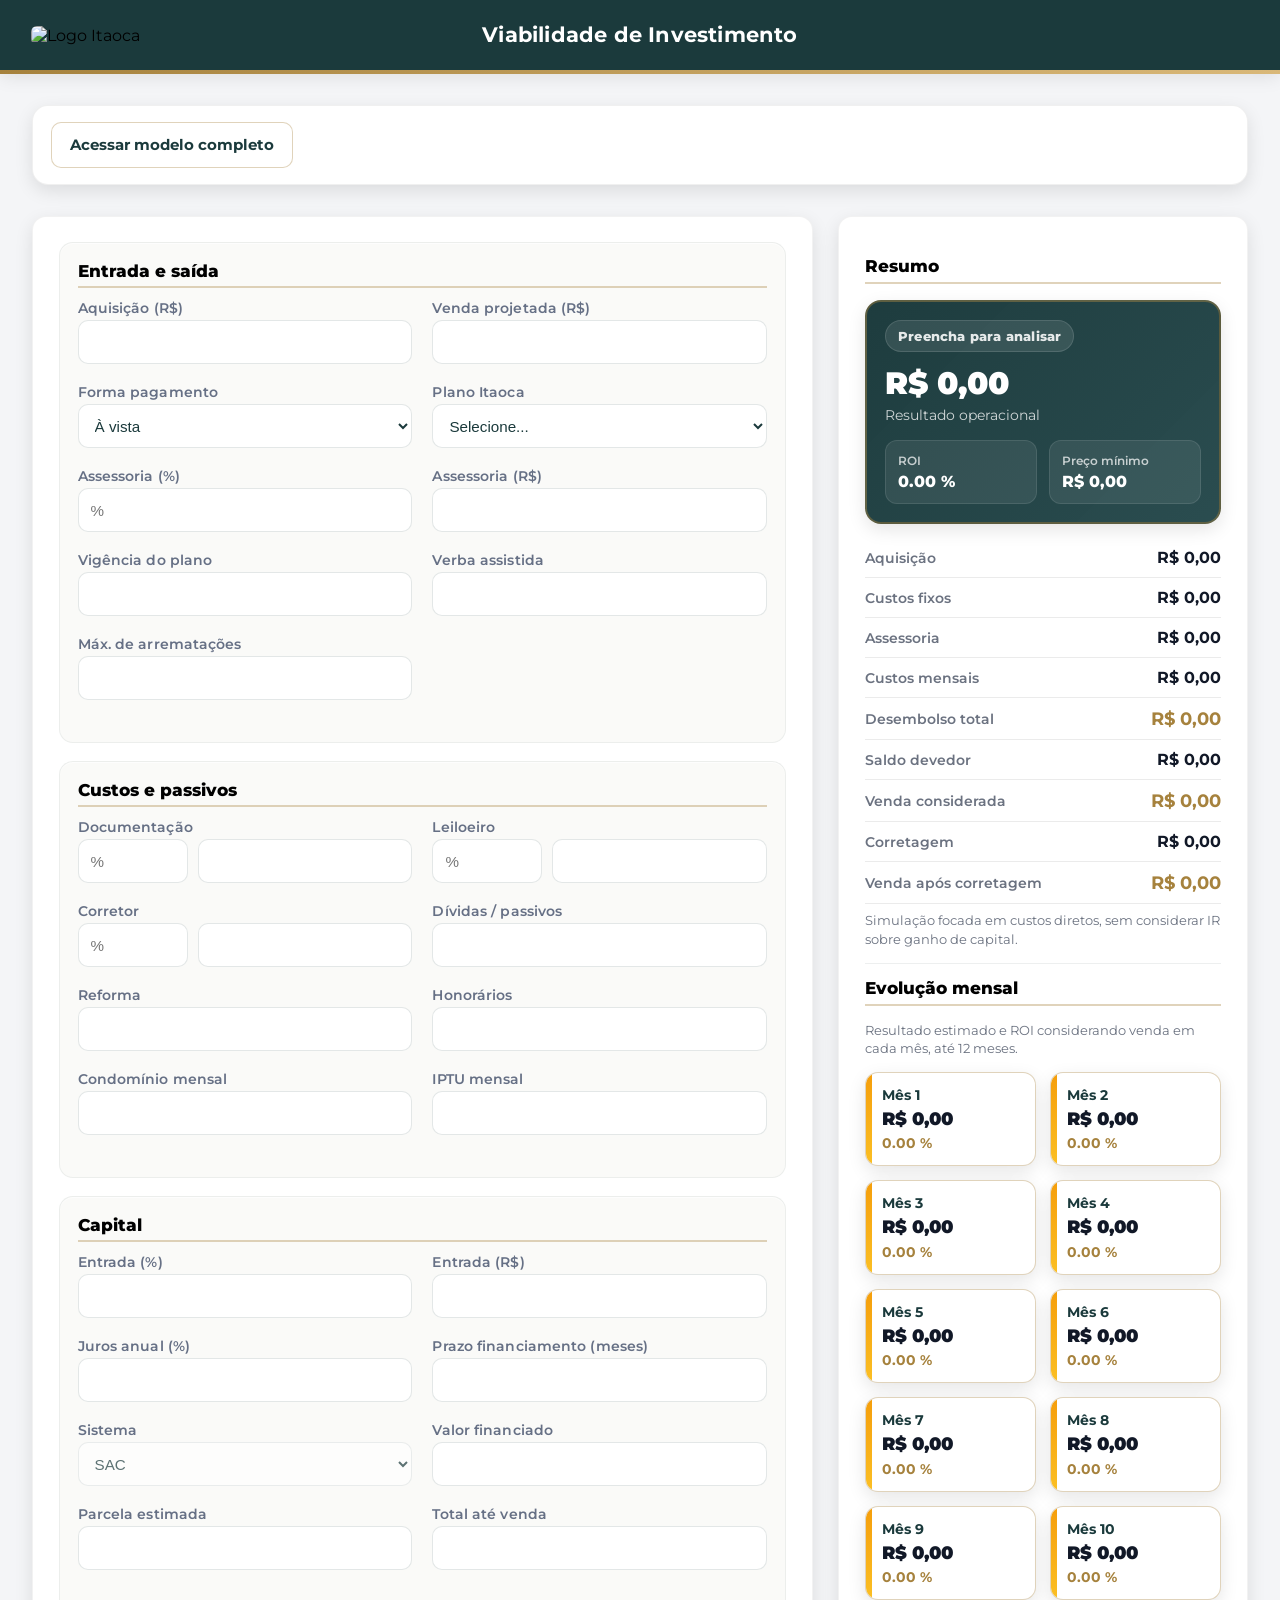
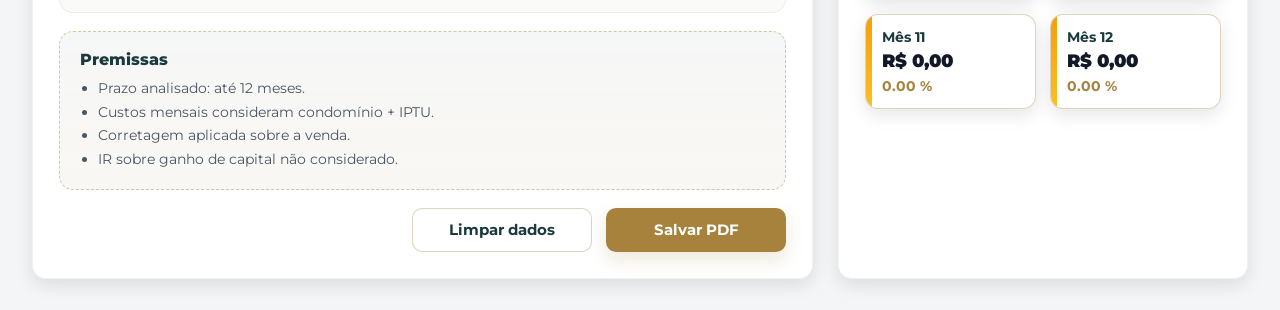
==== commit 7024954a: "Add files via upload" ====
--- a/index.html
+++ b/index.html
@@ -26,8 +26,12 @@
   <div class="header-gold-line"></div>
 
 <div class="wrap">
-  <div class="top-switch">
-    <a href="index-2.html" class="btn-secondary btn-hide-print">Acessar modelo completo</a>
+  <div class="top-toolbar">
+    <div class="top-toolbar__left">
+      <a href="index-2.html" class="btn-secondary top-toolbar__back btn-hide-print">
+        Acessar modelo completo
+      </a>
+    </div>
   </div>
 </div>
 
--- a/style.css
+++ b/style.css
@@ -1217,3 +1217,258 @@
     min-width: 0;
   }
 }
+@media print {
+  .btn-hide-print {
+    display: none !important;
+  }
+}
+
+.top-toolbar {
+  display: flex;
+  justify-content: space-between;
+  align-items: center;
+  gap: 18px;
+  flex-wrap: wrap;
+  margin-bottom: 18px;
+  padding: 16px 18px;
+  background: var(--branco);
+  border: 1px solid rgba(0, 0, 0, 0.06);
+  border-radius: 16px;
+  box-shadow: var(--shadow);
+}
+
+.top-toolbar__left,
+.top-toolbar__right {
+  display: flex;
+  align-items: center;
+  gap: 12px;
+  flex-wrap: wrap;
+}
+
+.top-toolbar__right {
+  margin-left: auto;
+  justify-content: flex-end;
+}
+
+.top-toolbar__back,
+.top-toolbar__btn {
+  min-height: 46px;
+  padding: 0 18px;
+  display: inline-flex;
+  align-items: center;
+  justify-content: center;
+  text-decoration: none;
+}
+
+.user-chip {
+  display: inline-flex;
+  align-items: center;
+  gap: 10px;
+  min-height: 46px;
+  padding: 0 16px;
+  background: rgba(27, 58, 60, 0.05);
+  border: 1px solid rgba(27, 58, 60, 0.12);
+  border-radius: 999px;
+  color: var(--verde-itaoca);
+}
+
+.user-chip__label {
+  font-size: 0.8rem;
+  font-weight: 600;
+  color: var(--cinza-texto);
+}
+
+.user-chip__name {
+  font-size: 0.92rem;
+  font-weight: 800;
+  color: var(--verde-itaoca);
+}
+
+.top-toolbar__btn--logout {
+  border-color: rgba(185, 28, 28, 0.18);
+  color: #991b1b;
+}
+
+.top-toolbar__btn--logout:hover {
+  background: rgba(185, 28, 28, 0.06);
+  border-color: rgba(185, 28, 28, 0.28);
+}
+
+@media (max-width: 980px) {
+  .top-toolbar {
+    align-items: stretch;
+  }
+
+  .top-toolbar__left,
+  .top-toolbar__right {
+    width: 100%;
+  }
+
+  .top-toolbar__right {
+    margin-left: 0;
+    justify-content: flex-start;
+  }
+}
+
+@media (max-width: 760px) {
+  .top-toolbar {
+    padding: 14px;
+  }
+
+  .top-toolbar__left,
+  .top-toolbar__right {
+    flex-direction: column;
+    align-items: stretch;
+  }
+
+  .top-toolbar__back,
+  .top-toolbar__btn,
+  .user-chip {
+    width: 100%;
+    box-sizing: border-box;
+  }
+
+  .user-chip {
+    justify-content: space-between;
+    border-radius: 12px;
+    padding: 12px 14px;
+  }
+}
+
+@media print {
+  .top-toolbar {
+    display: none !important;
+  }
+}
+
+/* =========================================================
+   LOGIN.HTML
+   Adicionar no final do style.css
+   ========================================================= */
+
+/* Garante que o campo de senha tenha o mesmo visual dos demais */
+input[type="text"],
+input[type="number"],
+input[type="password"],
+select {
+  width: 100%;
+  padding: 10px 12px;
+  border-radius: 10px;
+  border: 1px solid rgba(27,58,60,0.12);
+  font-size: clamp(0.9rem, 0.86rem + 0.15vw, 0.95rem);
+  color: var(--verde-itaoca);
+  background: var(--branco);
+  transition: 0.2s;
+  min-height: 44px;
+  min-width: 0;
+  box-shadow: none;
+}
+
+input[type="text"]:hover,
+input[type="number"]:hover,
+input[type="password"]:hover,
+select:hover {
+  border-color: rgba(166,130,61,0.45);
+}
+
+input[type="text"]:focus,
+input[type="number"]:focus,
+input[type="password"]:focus,
+select:focus {
+  border-color: var(--dourado-itaoca);
+  box-shadow: 0 0 0 2px rgba(166,130,61,0.25);
+  outline: none;
+}
+
+/* Área principal da página de login */
+.login-wrap {
+  max-width: 560px;
+  margin: 36px auto;
+}
+
+/* Card do login com acabamento um pouco mais refinado */
+.login-wrap .card {
+  padding: clamp(20px, 2.2vw, 30px);
+}
+
+/* Texto auxiliar abaixo do título */
+.login-wrap .small-muted {
+  margin-top: -4px;
+  margin-bottom: 20px;
+}
+
+/* Botões / links de ação */
+.login-actions {
+  display: flex;
+  gap: 12px;
+  flex-wrap: wrap;
+  margin-top: 18px;
+}
+
+.login-actions > * {
+  flex: 1 1 180px;
+}
+
+.login-actions .btn-primary,
+.login-actions .btn-secondary {
+  min-height: 46px;
+  display: inline-flex;
+  align-items: center;
+  justify-content: center;
+  text-align: center;
+  text-decoration: none;
+}
+
+/* Mensagem de erro */
+.login-erro {
+  color: var(--vermelho-soft);
+  margin-top: 12px;
+  display: none;
+  font-size: 0.88rem;
+  font-weight: 600;
+  line-height: 1.4;
+}
+
+/* Melhor leitura dos campos dentro do card */
+.login-wrap .field label {
+  margin-bottom: 6px;
+}
+
+.login-wrap .form-grid {
+  margin-bottom: 0;
+}
+
+/* Estado visual ao focar no card inteiro via interação */
+.login-wrap .card:has(input:focus) {
+  border-color: rgba(166,130,61,0.18);
+  box-shadow:
+    0 8px 22px rgba(0,0,0,0.08),
+    0 0 0 1px rgba(166,130,61,0.10);
+}
+
+/* Responsivo tablet/mobile */
+@media (max-width: 760px) {
+  .login-wrap {
+    margin: 20px auto;
+  }
+
+  .login-actions {
+    gap: 10px;
+  }
+
+  .login-actions > * {
+    flex: 1 1 100%;
+  }
+
+  .login-actions .btn-primary,
+  .login-actions .btn-secondary {
+    width: 100%;
+  }
+}
+
+/* Mobile pequeno */
+@media (max-width: 420px) {
+  .login-wrap .card {
+    padding: 16px;
+  }
+}
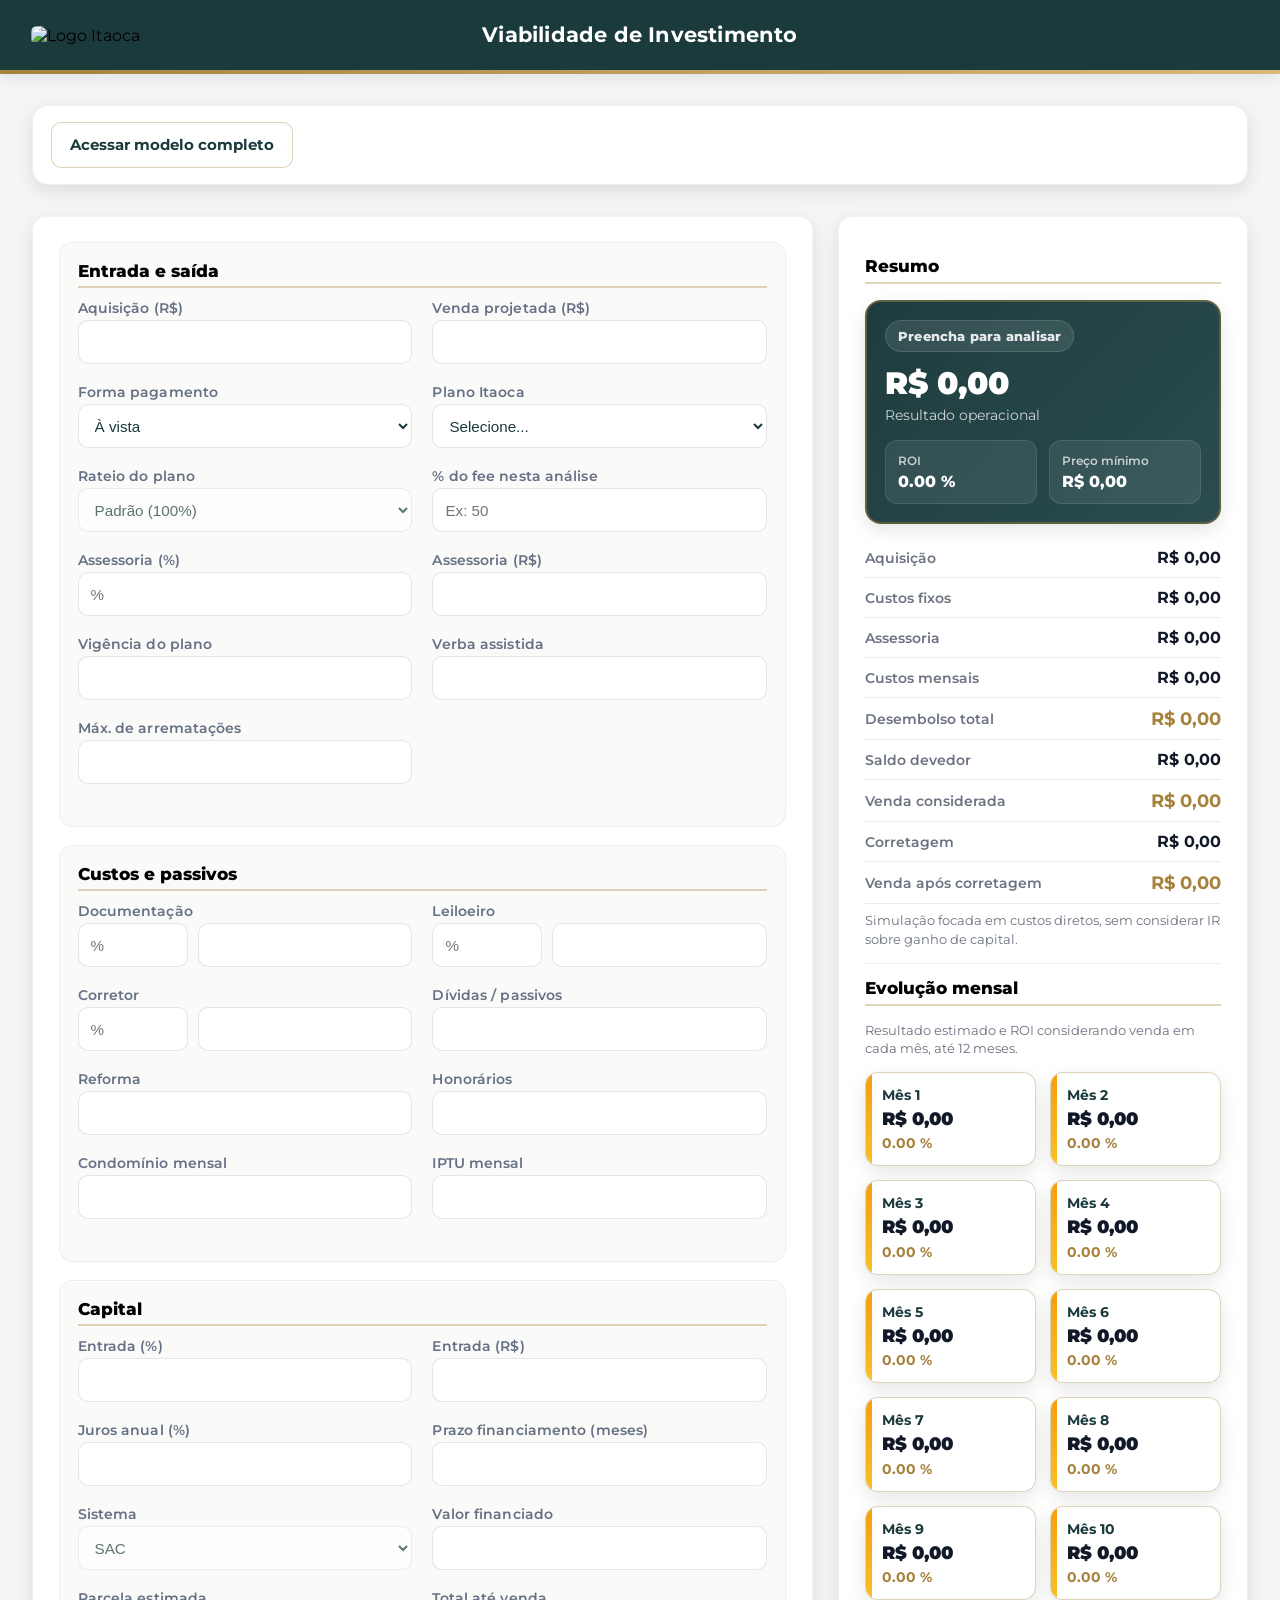
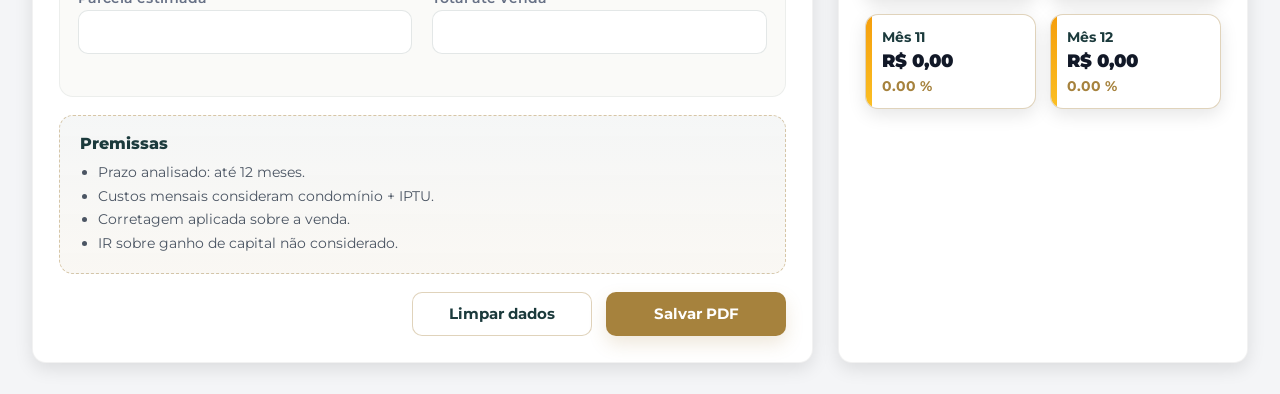
==== commit e95e7f8a: "Update print statement from 'Hello' to 'Goodbye'" ====
--- a/index.html
+++ b/index.html
@@ -73,6 +73,20 @@
               <option value="25000">Private – R$ 25.000,00</option>
             </select>
           </div>
+		  <div class="field" id="fieldRatioPlano">
+  <label>Rateio do plano</label>
+  <select id="ratioPlano">
+    <option value="inteiro">Padrão (100%)</option>
+    <option value="dividido">Dividido (fee ÷ máx. de arrematações)</option>
+    <option value="percentual">Percentual do fee</option>
+    <option value="quitado">Desconsiderar (R$ 0)</option>
+  </select>
+</div>
+
+<div class="field field-disabled" id="fieldPercRatioPlano">
+  <label>% do fee nesta análise</label>
+  <input id="percRatioPlano" type="number" step="0.01" min="0" max="100" placeholder="Ex: 50">
+</div>
 
           <div class="field">
             <label>Assessoria (%)</label>
@@ -547,6 +561,80 @@
     }
   };
 
+function getPercRatioPlanoLimitado(){
+  const el = document.getElementById("percRatioPlano");
+  if(!el) return 0;
+
+  let perc = parseFloat(el.value);
+  if(isNaN(perc)) return 0;
+
+  return Math.max(0, Math.min(100, perc));
+}
+
+function normalizarPercRatioPlano(){
+  const el = document.getElementById("percRatioPlano");
+  if(!el) return;
+
+  const raw = String(el.value).trim();
+  if(raw === "") return;
+
+  let perc = parseFloat(raw);
+  if(isNaN(perc)) perc = 0;
+
+  perc = Math.max(0, Math.min(100, perc));
+  el.value = String(perc)
+    .replace(/(\.\d*?[1-9])0+$/, "$1")
+    .replace(/\.0+$/, "");
+
+  calcular();
+}
+
+function syncRateioPlano(){
+  const planoId = document.getElementById("plano")?.value || "0";
+  const cfg = PLANOS[planoId];
+
+  const ratioEl = document.getElementById("ratioPlano");
+  const percEl = document.getElementById("percRatioPlano");
+  const fieldRatio = document.getElementById("fieldRatioPlano");
+  const fieldPerc = document.getElementById("fieldPercRatioPlano");
+
+  const temPlano = !!cfg;
+
+  if(ratioEl) ratioEl.disabled = !temPlano;
+  if(fieldRatio) fieldRatio.classList.toggle("field-disabled", !temPlano);
+
+  const modo = ratioEl?.value || "inteiro";
+  const usaPercentual = temPlano && modo === "percentual";
+
+  if(percEl) percEl.disabled = !usaPercentual;
+  if(fieldPerc) fieldPerc.classList.toggle("field-disabled", !usaPercentual);
+
+  if(!temPlano){
+    if(ratioEl) ratioEl.value = "inteiro";
+    if(percEl) percEl.value = "";
+  }
+}
+
+function calcularCustoPlano(){
+  const planoId = document.getElementById("plano")?.value || "0";
+  const cfg = PLANOS[planoId];
+  if(!cfg) return 0;
+
+  const modo = document.getElementById("ratioPlano")?.value || "inteiro";
+
+  if(modo === "quitado") return 0;
+
+  if(modo === "dividido"){
+    return cfg.maxArrematacoes > 0 ? (cfg.fee / cfg.maxArrematacoes) : cfg.fee;
+  }
+
+  if(modo === "percentual"){
+    return cfg.fee * (getPercRatioPlanoLimitado() / 100);
+  }
+
+  return cfg.fee;
+}
+
   function limparCamposPlano(){
     ["vigenciaPlano", "verbaAssistidaPlano", "maxArrematacoesPlano"].forEach(id => {
       setInputValue(id, "");
@@ -554,25 +642,33 @@
   }
 
   function aplicarPlano(){
-    const planoId = document.getElementById("plano")?.value || "0";
-    const cfg = PLANOS[planoId];
-
-    if(!cfg){
-      setInputValue("percAssessoria", "");
-      limparCamposPlano();
-      atualizarPercentuais();
-      calcular();
-      return;
-    }
-
-    setInputValue("percAssessoria", cfg.percAssessoria.toFixed(2));
-    setInputValue("vigenciaPlano", `${cfg.vigenciaMeses} meses`);
-    setInputValue("verbaAssistidaPlano", fmtBRL(cfg.verbaAssistida));
-    setInputValue("maxArrematacoesPlano", String(cfg.maxArrematacoes));
-
+  const planoId = document.getElementById("plano")?.value || "0";
+  const cfg = PLANOS[planoId];
+
+  if(!cfg){
+    setInputValue("percAssessoria", "");
+    setInputValue("ratioPlano", "inteiro");
+    setInputValue("percRatioPlano", "");
+    limparCamposPlano();
+    syncRateioPlano();
     atualizarPercentuais();
     calcular();
-  }
+    return;
+  }
+
+  setInputValue("percAssessoria", cfg.percAssessoria.toFixed(2));
+  setInputValue("vigenciaPlano", `${cfg.vigenciaMeses} meses`);
+  setInputValue("verbaAssistidaPlano", fmtBRL(cfg.verbaAssistida));
+  setInputValue("maxArrematacoesPlano", String(cfg.maxArrematacoes));
+
+  if(!document.getElementById("ratioPlano")?.value){
+    setInputValue("ratioPlano", "inteiro");
+  }
+
+  syncRateioPlano();
+  atualizarPercentuais();
+  calcular();
+}
 
   function atualizarPercentuais(){
     const valorAquisicao = parseCurrency(document.getElementById("valorAquisicao")?.value);
@@ -663,8 +759,11 @@
     const valorAquisicao = parseCurrency(document.getElementById("valorAquisicao")?.value);
     const valorVenda = parseCurrency(document.getElementById("valorVenda")?.value);
 
-    const plano = parseFloat(document.getElementById("plano")?.value) || 0;
-    const valorAssessoria = parseCurrency(document.getElementById("valorAssessoria")?.value);
+    const plano = parseFloat(document.getElementById("plano")?.value || 0);
+const ratioPlano = document.getElementById("ratioPlano")?.value || "inteiro";
+const percRatioPlano = getPercRatioPlanoLimitado();
+const custoPlano = calcularCustoPlano();
+const valorAssessoria = parseCurrency(document.getElementById("valorAssessoria")?.value);
 
     const entradaPerc = getEntradaPercLimitado();
     const jurosAnual = parseFloat(document.getElementById("jurosAnual")?.value) || 0;
@@ -711,13 +810,9 @@
     const custosFixos = documentacao + dividas + reforma + honorarios + leiloeiro;
     const custosTempo = condTotal + iptuTotal;
 
-    let desembolso = 0;
-
-    if(tipoPagamento === "avista"){
-      desembolso = valorAquisicao + custosFixos + custosTempo + plano + valorAssessoria;
-    } else {
-      desembolso = entradaValor + totalPagoFinanciamentoAteVenda + custosFixos + custosTempo + plano + valorAssessoria;
-    }
+   let desembolso = 0;
+if(tipoPagamento === "avista") desembolso = valorAquisicao + custosFixos + custosTempo + custoPlano + valorAssessoria;
+else desembolso = entradaValor + totalPagoFinanciamentoAteVenda + custosFixos + custosTempo + custoPlano + valorAssessoria;
 
     const valorVendaBruto = valorVenda;
     let valorVendaLiquido = valorVendaBruto - corretor;
@@ -750,6 +845,9 @@
       custosFixos,
       custosTempo,
       plano,
+	  ratioPlano,
+percRatioPlano,
+custoPlano,
       valorAssessoria,
       desembolso,
       valorVendaLiquido,
@@ -764,7 +862,7 @@
 
     setTextValue("valorAquisicaoResumo", fmtBRL(cFinal.valorAquisicao));
     setTextValue("totalCustosFixos", fmtBRL(cFinal.custosFixos));
-    setTextValue("custoAssessoriaTotal", fmtBRL(cFinal.plano + cFinal.valorAssessoria));
+    setTextValue("custoAssessoriaTotal", fmtBRL(cFinal.custoPlano + cFinal.valorAssessoria));
     setTextValue("custosMensaisResumo", fmtBRL(cFinal.custosTempo));
     setTextValue("totalDesembolso", fmtBRL(cFinal.desembolso));
     setTextValue("saldoDevedorResumo", fmtBRL(cFinal.saldoDevedor));
@@ -821,6 +919,8 @@
     const idsLimpar = [
       "valorAquisicao",
       "valorVenda",
+	  "ratioPlano", 
+	  "percRatioPlano",
       "percAssessoria",
       "valorAssessoria",
       "vigenciaPlano",
@@ -852,13 +952,14 @@
     });
 
     setTextValue("saldoDevedorResumo", fmtBRL(0));
-
-    setInputValue("tipoPagamento", "avista");
-    setInputValue("plano", "0");
-    setInputValue("sistema", "SAC");
-
-    atualizarPercentuais();
-    handleTipoPagamentoChange();
+setInputValue("tipoPagamento", "avista");
+setInputValue("plano", "0");
+setInputValue("sistema", "SAC");
+setInputValue("ratioPlano", "inteiro");
+setInputValue("percRatioPlano", "");
+atualizarPercentuais();
+handleTipoPagamentoChange();
+syncRateioPlano();
   }
 
   function salvarPDF(){
@@ -875,6 +976,13 @@
     bind("jurosAnual", "input", calcular);
     bind("prazoFinanciamento", "input", calcular);
     bind("sistema", "change", calcular);
+	bind("ratioPlano", "change", function(){
+  syncRateioPlano();
+  calcular();
+});
+
+bind("percRatioPlano", "input", calcular);
+bind("percRatioPlano", "blur", normalizarPercRatioPlano);
 
     bind("plano", "change", aplicarPlano);
 
@@ -894,7 +1002,8 @@
     bind("btnSalvarPDF", "click", salvarPDF);
 
     handleTipoPagamentoChange();
-    aplicarPlano();
+aplicarPlano();
+syncRateioPlano();
   });
 </script>
 
